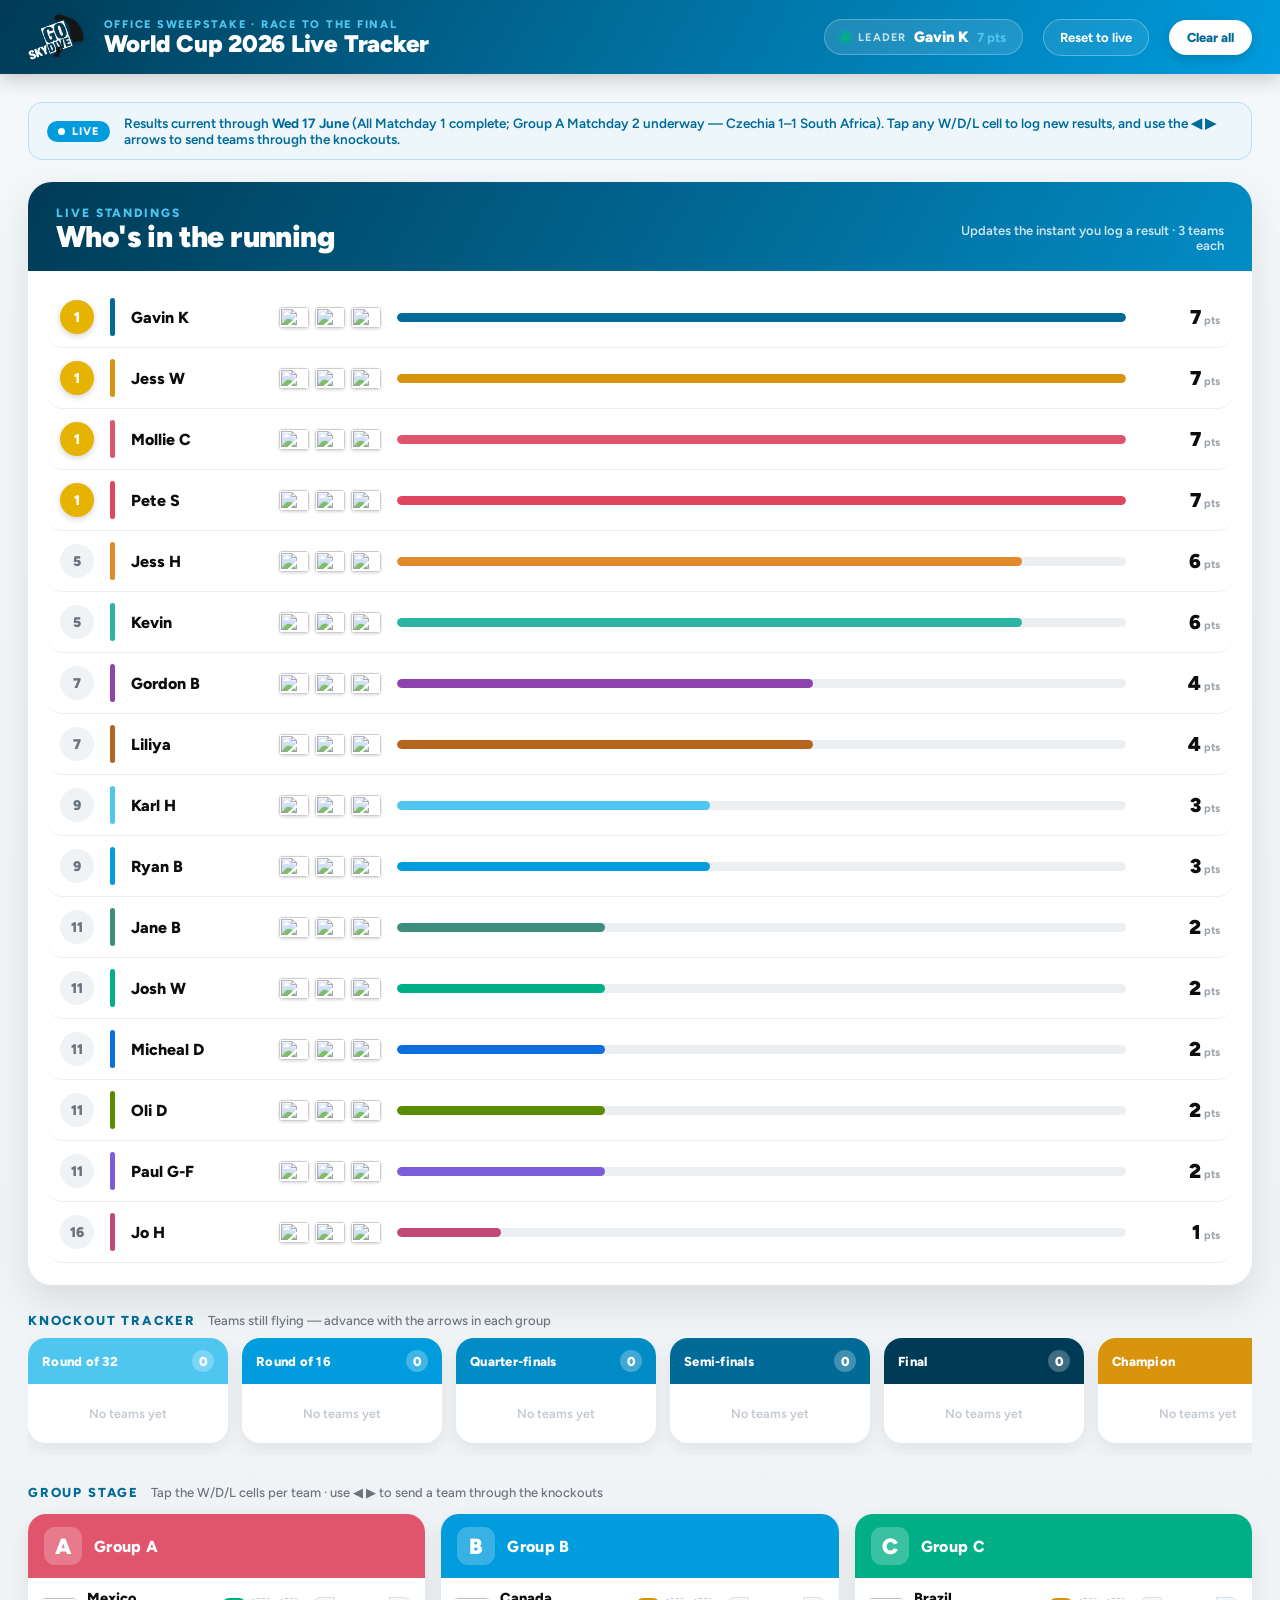
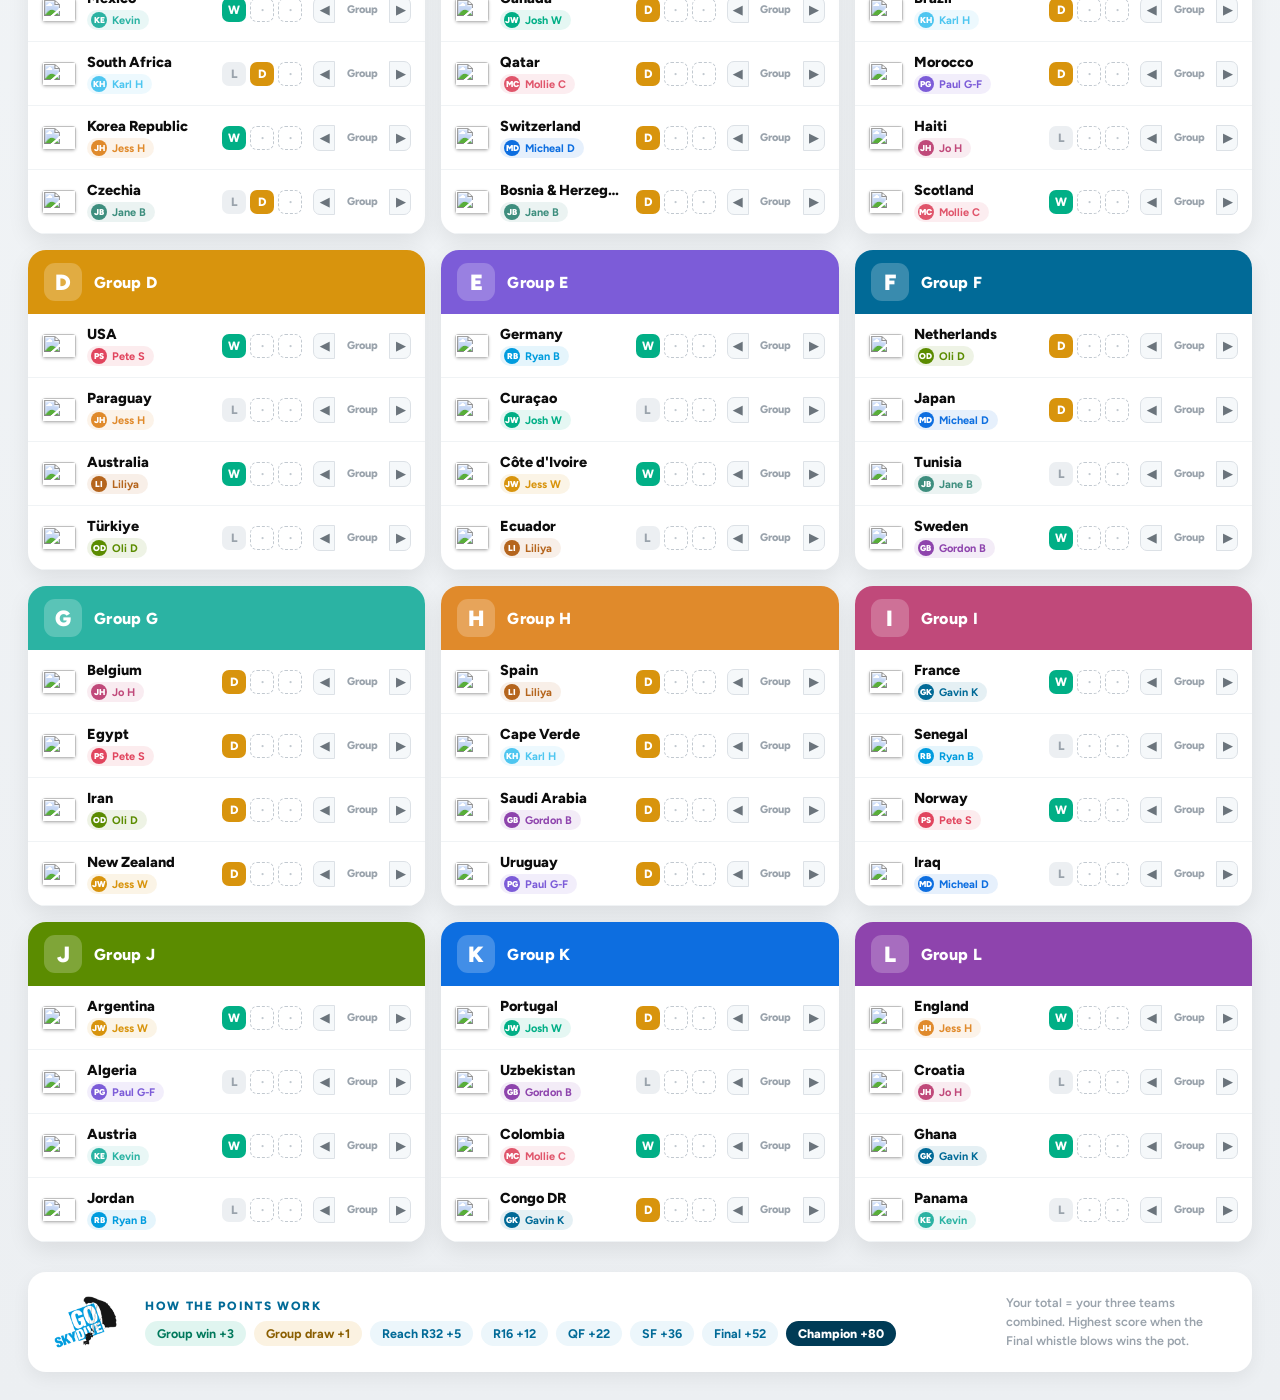
==== GoSkydive-Sweepstake-Tracker-standalone.html @ 5bf9597a "Update Jun 17: complete all MD1, Group A MD2 starts Ghana 1-0 Panama, Colombia 3-1 Uzbekistan (MD1 c" ====
<!DOCTYPE html>
<html lang="en">
<head>
<meta charset="utf-8">
<meta name="viewport" content="width=device-width, initial-scale=1">
<title>GoSkydive · World Cup 2026 Sweepstake Tracker</title>
<link rel="preconnect" href="https://fonts.googleapis.com">
<link rel="preconnect" href="https://fonts.gstatic.com" crossorigin>
<link href="https://fonts.googleapis.com/css2?family=Figtree:wght@400;500;600;700;800;900&display=swap" rel="stylesheet">
<style>
*{box-sizing:border-box;margin:0;padding:0}
:root{
  --sky-blue:#009CDE;--adventure-black:#0D0D0D;--nav-green:#01AF86;--nav-orange:#D8940D;
  --blue-100:#4EC6F0;--blue-300:#028CC5;--blue-400:#016A97;--blue-500:#003B56;
  --neutral-50:#F5F8FA;--neutral-100:#ECEFF2;--neutral-200:#DCE1E6;--neutral-300:#C2C9D0;
  --neutral-400:#9AA3AC;--neutral-500:#6B747C;
  --green-12:rgba(1,175,134,0.12);--orange-12:rgba(216,148,13,0.12);
}
body{font-family:'Figtree',sans-serif;background:linear-gradient(180deg,#F5F8FA 0%,#ECEFF2 100%);min-height:100vh;color:var(--adventure-black);-webkit-font-smoothing:antialiased}
@keyframes gskPulse{0%,100%{opacity:1}50%{opacity:.45}}
.scroll-x::-webkit-scrollbar{height:10px}
.scroll-x::-webkit-scrollbar-thumb{background:#C2C9D0;border-radius:999px}
button{font-family:inherit}
</style>
</head>
<body>

<!-- HEADER -->
<div id="header" style="position:sticky;top:0;z-index:50;background:linear-gradient(120deg,#003B56 0%,#016A97 45%,#009CDE 100%);box-shadow:0 6px 18px rgba(13,13,13,.18)">
  <div style="max-width:1320px;margin:0 auto;padding:14px 28px;display:flex;align-items:center;gap:20px;flex-wrap:wrap">
    <img src="[data-uri]" alt="GoSkydive" style="height:46px;width:auto;display:block;filter:drop-shadow(0 2px 6px rgba(0,0,0,.25))">
    <div style="display:flex;flex-direction:column;gap:2px;line-height:1">
      <div style="font-size:11px;font-weight:800;letter-spacing:.16em;text-transform:uppercase;color:#4EC6F0">Office Sweepstake · Race to the Final</div>
      <div style="font-size:24px;font-weight:900;color:#fff;letter-spacing:-.01em">World Cup 2026 Live Tracker</div>
    </div>
    <div style="flex:1"></div>
    <div id="leader-badge" style="display:flex;align-items:center;gap:8px;background:rgba(255,255,255,.12);border:1px solid rgba(255,255,255,.25);padding:8px 16px;border-radius:999px">
      <span style="width:9px;height:9px;border-radius:50%;background:#01AF86;box-shadow:0 0 0 4px rgba(1,175,134,.25);animation:gskPulse 1.8s ease-in-out infinite;display:block"></span>
      <span style="font-size:11px;font-weight:700;letter-spacing:.1em;text-transform:uppercase;color:rgba(255,255,255,.75)">Leader</span>
      <span id="leader-name" style="font-size:15px;font-weight:900;color:#fff">Pending</span>
      <span id="leader-pts" style="font-size:13px;font-weight:700;color:#4EC6F0">—</span>
    </div>
    <button onclick="loadLive()" style="cursor:pointer;border:1px solid rgba(255,255,255,.3);background:rgba(255,255,255,.08);color:#fff;font-weight:700;font-size:13px;padding:10px 16px;border-radius:999px">Reset to live</button>
    <button onclick="clearAll()" style="cursor:pointer;border:none;background:#fff;color:#016A97;font-weight:800;font-size:13px;padding:10px 18px;border-radius:999px;box-shadow:0 4px 12px rgba(0,0,0,.15)">Clear all</button>
  </div>
</div>

<div style="max-width:1320px;margin:0 auto;padding:28px">

  <!-- STATUS STRIP -->
  <div style="display:flex;align-items:center;gap:14px;background:#ECF6FB;border:1px solid #B9E0F2;color:#016A97;border-radius:14px;padding:12px 18px;margin-bottom:22px;font-size:13.5px;font-weight:600">
    <span style="flex:0 0 auto;display:inline-flex;align-items:center;gap:7px;background:#009CDE;color:#fff;font-size:11px;font-weight:800;letter-spacing:.08em;text-transform:uppercase;padding:4px 11px;border-radius:999px">
      <span style="width:7px;height:7px;border-radius:50%;background:#fff;animation:gskPulse 1.8s ease-in-out infinite;display:block"></span>Live
    </span>
    <span>Results current through <b>Wed 17 June</b> (All Matchday 1 complete; Group A Matchday 2 underway — Czechia 1–1 South Africa). Tap any W/D/L cell to log new results, and use the ◀ ▶ arrows to send teams through the knockouts.</span>
  </div>

  <!-- LEADERBOARD -->
  <div style="background:#fff;border-radius:24px;box-shadow:0 16px 40px rgba(13,13,13,.10);overflow:hidden;margin-bottom:28px">
    <div style="display:flex;align-items:flex-end;justify-content:space-between;padding:24px 28px 18px;background:linear-gradient(120deg,#003B56,#028CC5)">
      <div>
        <div style="font-size:12px;font-weight:800;letter-spacing:.16em;text-transform:uppercase;color:#4EC6F0">Live Standings</div>
        <div style="font-size:30px;font-weight:900;color:#fff;letter-spacing:-.02em;line-height:1.1">Who's in the running</div>
      </div>
      <div style="font-size:13px;font-weight:600;color:rgba(255,255,255,.8);text-align:right;max-width:280px">Updates the instant you log a result · 3 teams each</div>
    </div>
    <div style="padding:16px 20px 22px">
      <div id="leaderboard"></div>
    </div>
  </div>

  <!-- KNOCKOUT TRACKER -->
  <div style="margin-bottom:10px;display:flex;align-items:baseline;gap:12px">
    <div style="font-size:13px;font-weight:800;letter-spacing:.14em;text-transform:uppercase;color:#016A97">Knockout Tracker</div>
    <div style="font-size:13px;color:#6B747C;font-weight:500">Teams still flying — advance with the arrows in each group</div>
  </div>
  <div id="knockout" class="scroll-x" style="display:flex;gap:14px;overflow-x:auto;padding-bottom:12px;margin-bottom:30px"></div>

  <!-- GROUPS -->
  <div style="margin-bottom:14px;display:flex;align-items:baseline;gap:12px">
    <div style="font-size:13px;font-weight:800;letter-spacing:.14em;text-transform:uppercase;color:#016A97">Group Stage</div>
    <div style="font-size:13px;color:#6B747C;font-weight:500">Tap the W/D/L cells per team · use ◀ ▶ to send a team through the knockouts</div>
  </div>
  <div id="groups" style="display:grid;grid-template-columns:repeat(auto-fill,minmax(390px,1fr));gap:16px"></div>

  <!-- FOOTER -->
  <div style="margin-top:30px;background:#fff;border-radius:18px;box-shadow:0 6px 18px rgba(13,13,13,.06);padding:22px 26px;display:flex;align-items:center;gap:28px;flex-wrap:wrap">
    <img src="[data-uri]" alt="GoSkydive" style="height:52px;width:auto">
    <div style="flex:1;min-width:280px">
      <div style="font-size:12px;font-weight:800;letter-spacing:.14em;text-transform:uppercase;color:#016A97;margin-bottom:8px">How the points work</div>
      <div style="display:flex;gap:8px;flex-wrap:wrap">
        <span style="background:var(--green-12);color:#01795c;font-weight:700;font-size:12.5px;padding:5px 12px;border-radius:999px">Group win +3</span>
        <span style="background:var(--orange-12);color:#8a5e00;font-weight:700;font-size:12.5px;padding:5px 12px;border-radius:999px">Group draw +1</span>
        <span style="background:#ECF6FB;color:#016A97;font-weight:700;font-size:12.5px;padding:5px 12px;border-radius:999px">Reach R32 +5</span>
        <span style="background:#ECF6FB;color:#016A97;font-weight:700;font-size:12.5px;padding:5px 12px;border-radius:999px">R16 +12</span>
        <span style="background:#ECF6FB;color:#016A97;font-weight:700;font-size:12.5px;padding:5px 12px;border-radius:999px">QF +22</span>
        <span style="background:#ECF6FB;color:#016A97;font-weight:700;font-size:12.5px;padding:5px 12px;border-radius:999px">SF +36</span>
        <span style="background:#ECF6FB;color:#016A97;font-weight:700;font-size:12.5px;padding:5px 12px;border-radius:999px">Final +52</span>
        <span style="background:#003B56;color:#fff;font-weight:800;font-size:12.5px;padding:5px 12px;border-radius:999px">Champion +80</span>
      </div>
    </div>
    <div style="font-size:12.5px;color:#9AA3AC;font-weight:600;max-width:220px;line-height:1.5">Your total = your three teams combined. Highest score when the Final whistle blows wins the pot.</div>
  </div>

</div>

<script>
const STORAGE_KEY = 'gsk-wc26-v2';
const SHORT = ['Group','R32','R16','QF','SF','Final','Champ'];
const KO_PTS = [0, 5, 12, 22, 36, 52, 80];
const KO_LABELS = ['Round of 32','Round of 16','Quarter-finals','Semi-finals','Final','Champion'];
const KO_ACCENT = ['#4EC6F0','#009CDE','#028CC5','#016A97','#003B56','#D8940D'];

const STAFF = [
  ['Ryan B','#009CDE'],['Josh W','#01AF86'],['Jess W','#D8940D'],['Mollie C','#E0556B'],
  ['Paul G-F','#7C5CD8'],['Gavin K','#016A97'],['Jess H','#E08A2B'],['Kevin','#2BB3A3'],
  ['Jo H','#C0497A'],['Micheal D','#0D6EE0'],['Oli D','#5B8C00'],['Liliya','#B5651D'],
  ['Gordon B','#8E44AD'],['Pete S','#E1455E'],['Jane B','#3E8E7E'],['Karl H','#4EC6F0']
];

const TEAMS_RAW = [
  ['Mexico','mx','A','Kevin'],['South Africa','za','A','Karl H'],['Korea Republic','kr','A','Jess H'],['Czechia','cz','A','Jane B'],
  ['Canada','ca','B','Josh W'],['Qatar','qa','B','Mollie C'],['Switzerland','ch','B','Micheal D'],['Bosnia & Herzegovina','ba','B','Jane B'],
  ['Brazil','br','C','Karl H'],['Morocco','ma','C','Paul G-F'],['Haiti','ht','C','Jo H'],['Scotland','gb-sct','C','Mollie C'],
  ['USA','us','D','Pete S'],['Paraguay','py','D','Jess H'],['Australia','au','D','Liliya'],['Türkiye','tr','D','Oli D'],
  ['Germany','de','E','Ryan B'],['Curaçao','cw','E','Josh W'],["Côte d'Ivoire",'ci','E','Jess W'],['Ecuador','ec','E','Liliya'],
  ['Netherlands','nl','F','Oli D'],['Japan','jp','F','Micheal D'],['Tunisia','tn','F','Jane B'],['Sweden','se','F','Gordon B'],
  ['Belgium','be','G','Jo H'],['Egypt','eg','G','Pete S'],['Iran','ir','G','Oli D'],['New Zealand','nz','G','Jess W'],
  ['Spain','es','H','Liliya'],['Cape Verde','cv','H','Karl H'],['Saudi Arabia','sa','H','Gordon B'],['Uruguay','uy','H','Paul G-F'],
  ['France','fr','I','Gavin K'],['Senegal','sn','I','Ryan B'],['Norway','no','I','Pete S'],['Iraq','iq','I','Micheal D'],
  ['Argentina','ar','J','Jess W'],['Algeria','dz','J','Paul G-F'],['Austria','at','J','Kevin'],['Jordan','jo','J','Ryan B'],
  ['Portugal','pt','K','Josh W'],['Uzbekistan','uz','K','Gordon B'],['Colombia','co','K','Mollie C'],['Congo DR','cd','K','Gavin K'],
  ['England','gb-eng','L','Jess H'],['Croatia','hr','L','Jo H'],['Ghana','gh','L','Gavin K'],['Panama','pa','L','Kevin']
];

const GROUP_COLORS = ['#E0556B','#009CDE','#01AF86','#D8940D','#7C5CD8','#016A97','#2BB3A3','#E08A2B','#C0497A','#5B8C00','#0D6EE0','#8E44AD'];

// Derived lookups
const colorOf = {}, initialsOf = {};
STAFF.forEach(([n, c]) => {
  colorOf[n] = c;
  const parts = n.split(/[\s-]+/).filter(Boolean);
  initialsOf[n] = parts.length >= 2 ? (parts[0][0] + parts[1][0]).toUpperCase() : n.slice(0, 2).toUpperCase();
});

const teams = TEAMS_RAW.map(([name, code, group, owner]) => ({
  name, code, group, owner, flag: 'https://flagcdn.com/w80/' + code + '.png'
}));

const groupLetters = [...new Set(teams.map(t => t.group))];
const groups = groupLetters.map((letter, i) => ({
  letter, color: GROUP_COLORS[i],
  teams: teams.filter(t => t.group === letter).map(t => t.name)
}));

// State: { [teamName]: { m: [null|'W'|'D'|'L', ...x3], stage: 0-6 } }
let state = {};

function gpOf(m) { return m.reduce((a, r) => a + (r === 'W' ? 3 : r === 'D' ? 1 : 0), 0); }

function blankState() {
  const o = {};
  teams.forEach(t => { o[t.name] = { m: [null, null, null], stage: 0 }; });
  return o;
}

function liveState() {
  const o = blankState();
  // Full results table — [MD1, MD2, MD3], null = not yet played
  const R = {
    // Group A
    'Mexico':                 ['W', null, null],
    'South Africa':           ['L', 'D',  null],  // MD2: drew Czechia
    'Korea Republic':         ['W', null, null],
    'Czechia':                ['L', 'D',  null],  // MD2: drew South Africa
    // Group B
    'Canada':                 ['D', null, null],
    'Bosnia & Herzegovina':   ['D', null, null],
    'Switzerland':            ['D', null, null],
    'Qatar':                  ['D', null, null],
    // Group C
    'Brazil':                 ['D', null, null],
    'Morocco':                ['D', null, null],
    'Scotland':               ['W', null, null],
    'Haiti':                  ['L', null, null],
    // Group D
    'USA':                    ['W', null, null],
    'Paraguay':               ['L', null, null],
    'Australia':              ['W', null, null],
    'Türkiye':                ['L', null, null],
    // Group E
    'Germany':                ['W', null, null],
    'Curaçao':                ['L', null, null],
    "Côte d'Ivoire":          ['W', null, null],
    'Ecuador':                ['L', null, null],
    // Group F
    'Netherlands':            ['D', null, null],
    'Japan':                  ['D', null, null],
    'Sweden':                 ['W', null, null],
    'Tunisia':                ['L', null, null],
    // Group G
    'Belgium':                ['D', null, null],
    'Egypt':                  ['D', null, null],
    'Iran':                   ['D', null, null],
    'New Zealand':            ['D', null, null],
    // Group H
    'Spain':                  ['D', null, null],
    'Cape Verde':             ['D', null, null],
    'Saudi Arabia':           ['D', null, null],
    'Uruguay':                ['D', null, null],
    // Group I
    'France':                 ['W', null, null],
    'Senegal':                ['L', null, null],
    'Norway':                 ['W', null, null],
    'Iraq':                   ['L', null, null],
    // Group J
    'Argentina':              ['W', null, null],
    'Algeria':                ['L', null, null],
    'Austria':                ['W', null, null],
    'Jordan':                 ['L', null, null],
    // Group K
    'Portugal':               ['D', null, null],
    'Congo DR':               ['D', null, null],
    'Uzbekistan':             ['L', null, null],
    'Colombia':               ['W', null, null],
    // Group L
    'England':                ['W', null, null],
    'Croatia':                ['L', null, null],
    'Ghana':                  ['W', null, null],
    'Panama':                 ['L', null, null],
  };
  Object.keys(R).forEach(n => { if (o[n]) o[n].m = R[n]; });
  return o;
}

function loadState() {
  try {
    const raw = localStorage.getItem(STORAGE_KEY);
    if (raw) { const o = JSON.parse(raw); if (o && o.teams) return o.teams; }
  } catch(e) {}
  return liveState();
}

function saveState() {
  try { localStorage.setItem(STORAGE_KEY, JSON.stringify({ teams: state })); } catch(e) {}
}

function clearAll() { state = blankState(); saveState(); render(); }
function loadLive() { state = liveState(); saveState(); render(); }

function cycleMatch(idx, matchIdx) {
  const name = teams[idx].name;
  const order = [null, 'W', 'D', 'L'];
  const t = state[name];
  t.m[matchIdx] = order[(order.indexOf(t.m[matchIdx]) + 1) % 4];
  saveState(); render();
}

function setStage(idx, delta) {
  const name = teams[idx].name;
  const t = state[name];
  t.stage = Math.max(0, Math.min(6, t.stage + delta));
  saveState(); render();
}

function cellStyle(res) {
  const base = 'width:24px;height:24px;border-radius:7px;cursor:pointer;font-weight:800;font-size:12px;display:inline-flex;align-items:center;justify-content:center;font-family:inherit;border:none;padding:0;';
  if (res === 'W') return base + 'background:#01AF86;color:#fff';
  if (res === 'D') return base + 'background:#D8940D;color:#fff';
  if (res === 'L') return base + 'background:#ECEFF2;color:#9AA3AC';
  return base + 'background:transparent;border:1.5px dashed #C2C9D0;color:#C2C9D0';
}

function render() {
  // Compute totals
  const totals = {};
  STAFF.forEach(([n]) => totals[n] = 0);
  teams.forEach(t => {
    const st = state[t.name] || { m: [null,null,null], stage: 0 };
    totals[t.owner] += gpOf(st.m) + KO_PTS[st.stage];
  });
  const maxPts = Math.max(1, ...Object.values(totals));

  // --- Leaderboard ---
  const ordered = [...STAFF].sort((a, b) => totals[b[0]] - totals[a[0]] || a[0].localeCompare(b[0]));
  const medal = ['#E6B400','#AEB7BF','#C9863E'];
  const lb = document.getElementById('leaderboard');
  let lastPts = null, lastRank = 0;
  lb.innerHTML = ordered.map(([name, color], i) => {
    const pts = totals[name];
    const rank = pts === lastPts ? lastRank : i + 1;
    lastPts = pts; lastRank = rank;
    const rankBg = rank <= 3 ? medal[rank-1] : '#F0F3F5';
    const rankColor = rank <= 3 ? '#fff' : '#6B747C';
    const rankShadow = rank <= 3 ? 'box-shadow:0 2px 6px rgba(0,0,0,.18);' : '';
    const myTeams = teams.filter(t => t.owner === name);
    const chips = myTeams.map(t => {
      const stg = (state[t.name] || {}).stage || 0;
      return `<img src="${t.flag}" title="${t.name} · ${SHORT[stg]}" style="width:30px;height:21px;border-radius:4px;object-fit:cover;box-shadow:0 1px 3px rgba(0,0,0,.2);opacity:${stg===0?'0.78':'1'}">`;
    }).join('');
    const barW = (pts / maxPts * 100).toFixed(1);
    return `<div style="display:flex;align-items:center;gap:16px;padding:11px 12px;border-radius:14px;border-bottom:1px solid #ECEFF2">
      <div style="width:34px;height:34px;flex:0 0 34px;border-radius:50%;display:flex;align-items:center;justify-content:center;font-weight:900;font-size:14px;background:${rankBg};color:${rankColor};${rankShadow}">${rank}</div>
      <div style="width:5px;height:38px;border-radius:999px;flex:0 0 5px;background:${color}"></div>
      <div style="width:132px;flex:0 0 132px;font-weight:800;font-size:16px;color:var(--adventure-black)">${name}</div>
      <div style="display:flex;gap:6px;flex:0 0 auto">${chips}</div>
      <div style="flex:1;height:9px;background:#ECEFF2;border-radius:999px;overflow:hidden;min-width:60px">
        <div style="width:${barW}%;height:100%;border-radius:999px;background:${color};transition:width 240ms cubic-bezier(0.16,1,0.3,1)"></div>
      </div>
      <div style="flex:0 0 78px;text-align:right;font-weight:900;font-size:20px;color:var(--adventure-black)">${pts}<span style="font-size:11px;font-weight:700;color:#9AA3AC;margin-left:3px">pts</span></div>
    </div>`;
  }).join('');

  // Header leader
  const leader = ordered[0];
  const lPts = totals[leader[0]];
  document.getElementById('leader-name').textContent = lPts > 0 ? leader[0] : 'Pending';
  document.getElementById('leader-pts').textContent = lPts > 0 ? lPts + ' pts' : '—';

  // --- Knockout tracker ---
  const ko = document.getElementById('knockout');
  ko.innerHTML = [1,2,3,4,5,6].map((stage, i) => {
    const tms = teams.filter(t => ((state[t.name] || {}).stage || 0) === stage);
    const inner = tms.length === 0
      ? `<div style="padding:14px 10px;text-align:center;color:#C2C9D0;font-size:12.5px;font-weight:600">No teams yet</div>`
      : tms.map(t => `
        <div style="display:flex;align-items:center;gap:8px;padding:7px 8px;border-radius:10px">
          <span style="width:8px;height:8px;border-radius:50%;flex:0 0 8px;background:${colorOf[t.owner]};display:block"></span>
          <img src="${t.flag}" style="width:24px;height:17px;border-radius:3px;object-fit:cover;box-shadow:0 1px 2px rgba(0,0,0,.2)">
          <div style="line-height:1.15;min-width:0">
            <div style="font-weight:700;font-size:13px;color:var(--adventure-black);white-space:nowrap;overflow:hidden;text-overflow:ellipsis">${t.name}</div>
            <div style="font-weight:600;font-size:10.5px;color:#9AA3AC">${t.owner}</div>
          </div>
        </div>`).join('');
    return `<div style="flex:0 0 200px;background:#fff;border-radius:18px;box-shadow:0 6px 18px rgba(13,13,13,.07);overflow:hidden;align-self:flex-start">
      <div style="padding:12px 14px;display:flex;align-items:center;justify-content:space-between;color:#fff;background:${KO_ACCENT[i]}">
        <span style="font-weight:800;font-size:13px;letter-spacing:.02em">${KO_LABELS[i]}</span>
        <span style="font-weight:900;font-size:13px;background:rgba(255,255,255,.25);border-radius:999px;min-width:22px;height:22px;display:inline-flex;align-items:center;justify-content:center;padding:0 6px">${tms.length}</span>
      </div>
      <div style="padding:8px">${inner}</div>
    </div>`;
  }).join('');

  // --- Groups ---
  const grpsEl = document.getElementById('groups');
  grpsEl.innerHTML = groups.map(g => {
    const rows = g.teams.map(name => {
      const tIdx = teams.findIndex(x => x.name === name);
      const t = teams[tIdx];
      const st = state[name] || { m: [null,null,null], stage: 0 };
      const oc = colorOf[t.owner];
      const cells = st.m.map((res, idx) =>
        `<button onclick="cycleMatch(${tIdx},${idx})" title="Cycle W/D/L" style="${cellStyle(res)}">${res || '·'}</button>`
      ).join('');
      const stageColor = st.stage === 0 ? '#9AA3AC' : st.stage === 6 ? '#D8940D' : '#016A97';
      return `<div style="display:flex;align-items:center;gap:11px;padding:11px 14px;border-bottom:1px solid #F0F3F5">
        <img src="${t.flag}" style="width:34px;height:24px;border-radius:4px;object-fit:cover;box-shadow:0 1px 3px rgba(0,0,0,.22);flex:0 0 34px">
        <div style="min-width:0;flex:1">
          <div style="font-weight:800;font-size:14.5px;color:var(--adventure-black);white-space:nowrap;overflow:hidden;text-overflow:ellipsis">${name}</div>
          <div style="display:inline-flex;align-items:center;gap:5px;margin-top:3px;padding:2px 9px 2px 4px;border-radius:999px;background:${oc}1A">
            <span style="width:16px;height:16px;border-radius:50%;display:inline-flex;align-items:center;justify-content:center;font-size:8.5px;font-weight:900;color:#fff;background:${oc}">${initialsOf[t.owner]}</span>
            <span style="font-size:11px;font-weight:700;color:${oc}">${t.owner}</span>
          </div>
        </div>
        <div style="display:flex;gap:4px;flex:0 0 auto">${cells}</div>
        <div style="display:flex;align-items:center;gap:2px;flex:0 0 auto">
          <button onclick="setStage(${tIdx},-1)" style="cursor:pointer;width:22px;height:26px;border:1px solid #DCE1E6;background:#F5F8FA;color:#6B747C;border-radius:7px 0 0 7px;font-weight:900;font-size:12px;line-height:1">◀</button>
          <span style="width:50px;text-align:center;font-size:11px;font-weight:800;color:${stageColor}">${SHORT[st.stage]}</span>
          <button onclick="setStage(${tIdx},1)" style="cursor:pointer;width:22px;height:26px;border:1px solid #DCE1E6;background:#F5F8FA;color:#6B747C;border-radius:0 7px 7px 0;font-weight:900;font-size:12px;line-height:1">▶</button>
        </div>
      </div>`;
    }).join('');
    return `<div style="background:#fff;border-radius:18px;box-shadow:0 8px 22px rgba(13,13,13,.08);overflow:hidden">
      <div style="display:flex;align-items:center;gap:12px;padding:13px 16px;color:#fff;background:${g.color}">
        <span style="font-weight:900;font-size:22px;background:rgba(255,255,255,.22);width:38px;height:38px;border-radius:11px;display:inline-flex;align-items:center;justify-content:center">${g.letter}</span>
        <span style="font-weight:800;font-size:16px;letter-spacing:.02em">Group ${g.letter}</span>
      </div>
      <div>${rows}</div>
    </div>`;
  }).join('');
}

// Boot
state = loadState();
render();
</script>
</body>
</html>
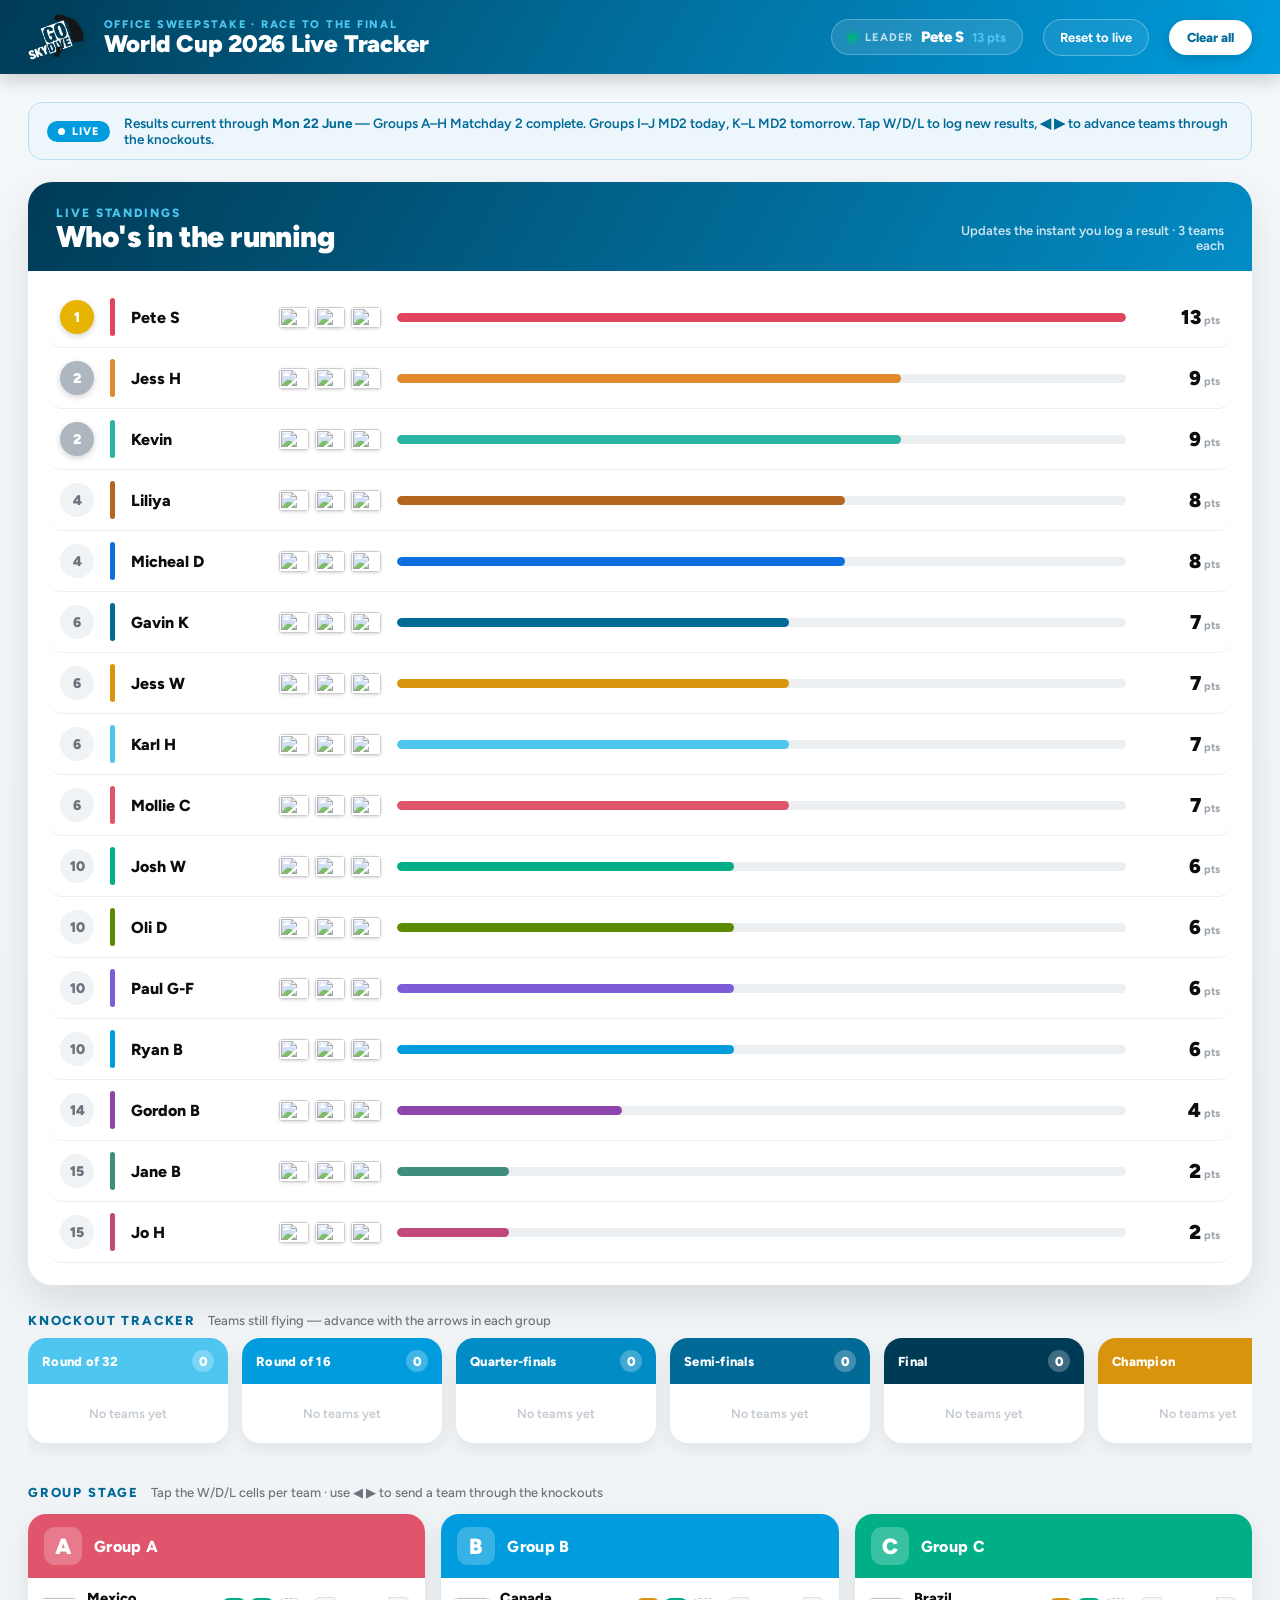
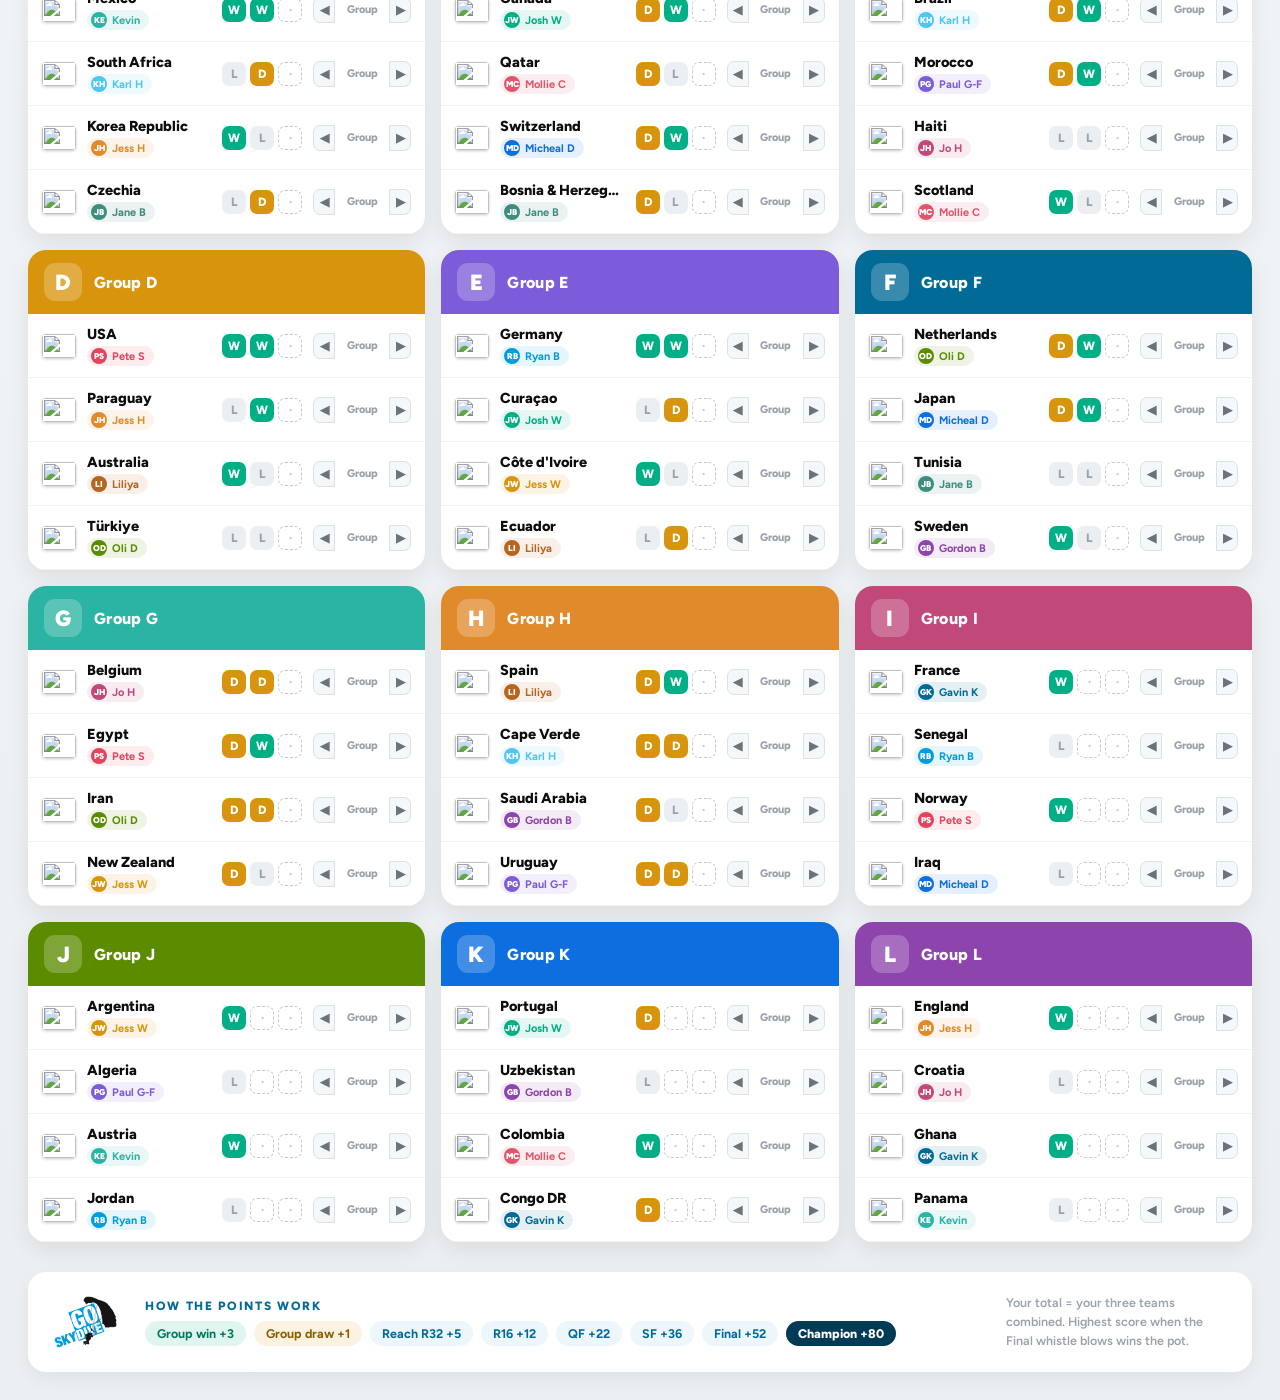
==== commit 0c73ff34: "Update Groups A-H Matchday 2 results (Jun 18-21) Group A: Mexico 1-0 Korea Rep Group B: Canada 6-0 Q" ====
--- a/GoSkydive-Sweepstake-Tracker-standalone.html
+++ b/GoSkydive-Sweepstake-Tracker-standalone.html
@@ -52,7 +52,7 @@
     <span style="flex:0 0 auto;display:inline-flex;align-items:center;gap:7px;background:#009CDE;color:#fff;font-size:11px;font-weight:800;letter-spacing:.08em;text-transform:uppercase;padding:4px 11px;border-radius:999px">
       <span style="width:7px;height:7px;border-radius:50%;background:#fff;animation:gskPulse 1.8s ease-in-out infinite;display:block"></span>Live
     </span>
-    <span>Results current through <b>Wed 17 June</b> (All Matchday 1 complete; Group A Matchday 2 underway — Czechia 1–1 South Africa). Tap any W/D/L cell to log new results, and use the ◀ ▶ arrows to send teams through the knockouts.</span>
+    <span>Results current through <b>Mon 22 June</b> — Groups A–H Matchday 2 complete. Groups I–J MD2 today, K–L MD2 tomorrow. Tap W/D/L to log new results, ◀ ▶ to advance teams through the knockouts.</span>
   </div>
 
   <!-- LEADERBOARD -->
@@ -169,61 +169,61 @@
   // Full results table — [MD1, MD2, MD3], null = not yet played
   const R = {
     // Group A
-    'Mexico':                 ['W', null, null],
-    'South Africa':           ['L', 'D',  null],  // MD2: drew Czechia
-    'Korea Republic':         ['W', null, null],
-    'Czechia':                ['L', 'D',  null],  // MD2: drew South Africa
+    'Mexico':                 ['W', 'W',  null],  // MD2: 1-0 Korea Republic
+    'South Africa':           ['L', 'D',  null],  // MD2: 1-1 Czechia
+    'Korea Republic':         ['W', 'L',  null],  // MD2: 0-1 Mexico
+    'Czechia':                ['L', 'D',  null],  // MD2: 1-1 South Africa
     // Group B
-    'Canada':                 ['D', null, null],
-    'Bosnia & Herzegovina':   ['D', null, null],
-    'Switzerland':            ['D', null, null],
-    'Qatar':                  ['D', null, null],
+    'Canada':                 ['D', 'W',  null],  // MD2: 6-0 Qatar
+    'Bosnia & Herzegovina':   ['D', 'L',  null],  // MD2: 1-4 Switzerland
+    'Switzerland':            ['D', 'W',  null],  // MD2: 4-1 Bosnia
+    'Qatar':                  ['D', 'L',  null],  // MD2: 0-6 Canada
     // Group C
-    'Brazil':                 ['D', null, null],
-    'Morocco':                ['D', null, null],
-    'Scotland':               ['W', null, null],
-    'Haiti':                  ['L', null, null],
+    'Brazil':                 ['D', 'W',  null],  // MD2: 3-0 Haiti
+    'Morocco':                ['D', 'W',  null],  // MD2: 1-0 Scotland
+    'Scotland':               ['W', 'L',  null],  // MD2: 0-1 Morocco
+    'Haiti':                  ['L', 'L',  null],  // MD2: 0-3 Brazil
     // Group D
-    'USA':                    ['W', null, null],
-    'Paraguay':               ['L', null, null],
-    'Australia':              ['W', null, null],
-    'Türkiye':                ['L', null, null],
+    'USA':                    ['W', 'W',  null],  // MD2: 2-0 Australia
+    'Paraguay':               ['L', 'W',  null],  // MD2: 1-0 Türkiye
+    'Australia':              ['W', 'L',  null],  // MD2: 0-2 USA
+    'Türkiye':                ['L', 'L',  null],  // MD2: 0-1 Paraguay
     // Group E
-    'Germany':                ['W', null, null],
-    'Curaçao':                ['L', null, null],
-    "Côte d'Ivoire":          ['W', null, null],
-    'Ecuador':                ['L', null, null],
+    'Germany':                ['W', 'W',  null],  // MD2: 2-1 Côte d'Ivoire
+    'Curaçao':                ['L', 'D',  null],  // MD2: 0-0 Ecuador
+    "Côte d'Ivoire":          ['W', 'L',  null],  // MD2: 1-2 Germany
+    'Ecuador':                ['L', 'D',  null],  // MD2: 0-0 Curaçao
     // Group F
-    'Netherlands':            ['D', null, null],
-    'Japan':                  ['D', null, null],
-    'Sweden':                 ['W', null, null],
-    'Tunisia':                ['L', null, null],
+    'Netherlands':            ['D', 'W',  null],  // MD2: 5-1 Sweden
+    'Japan':                  ['D', 'W',  null],  // MD2: 4-0 Tunisia
+    'Sweden':                 ['W', 'L',  null],  // MD2: 1-5 Netherlands
+    'Tunisia':                ['L', 'L',  null],  // MD2: 0-4 Japan
     // Group G
-    'Belgium':                ['D', null, null],
-    'Egypt':                  ['D', null, null],
-    'Iran':                   ['D', null, null],
-    'New Zealand':            ['D', null, null],
+    'Belgium':                ['D', 'D',  null],  // MD2: 0-0 Iran
+    'Egypt':                  ['D', 'W',  null],  // MD2: 3-1 New Zealand
+    'Iran':                   ['D', 'D',  null],  // MD2: 0-0 Belgium
+    'New Zealand':            ['D', 'L',  null],  // MD2: 1-3 Egypt
     // Group H
-    'Spain':                  ['D', null, null],
-    'Cape Verde':             ['D', null, null],
-    'Saudi Arabia':           ['D', null, null],
-    'Uruguay':                ['D', null, null],
-    // Group I
+    'Spain':                  ['D', 'W',  null],  // MD2: 4-0 Saudi Arabia
+    'Cape Verde':             ['D', 'D',  null],  // MD2: 2-2 Uruguay
+    'Saudi Arabia':           ['D', 'L',  null],  // MD2: 0-4 Spain
+    'Uruguay':                ['D', 'D',  null],  // MD2: 2-2 Cape Verde
+    // Group I — MD2 not yet played (Jun 22)
     'France':                 ['W', null, null],
     'Senegal':                ['L', null, null],
     'Norway':                 ['W', null, null],
     'Iraq':                   ['L', null, null],
-    // Group J
+    // Group J — MD2 not yet played (Jun 22)
     'Argentina':              ['W', null, null],
     'Algeria':                ['L', null, null],
     'Austria':                ['W', null, null],
     'Jordan':                 ['L', null, null],
-    // Group K
+    // Group K — MD2 not yet played (Jun 23)
     'Portugal':               ['D', null, null],
     'Congo DR':               ['D', null, null],
     'Uzbekistan':             ['L', null, null],
     'Colombia':               ['W', null, null],
-    // Group L
+    // Group L — MD2 not yet played (Jun 23)
     'England':                ['W', null, null],
     'Croatia':                ['L', null, null],
     'Ghana':                  ['W', null, null],
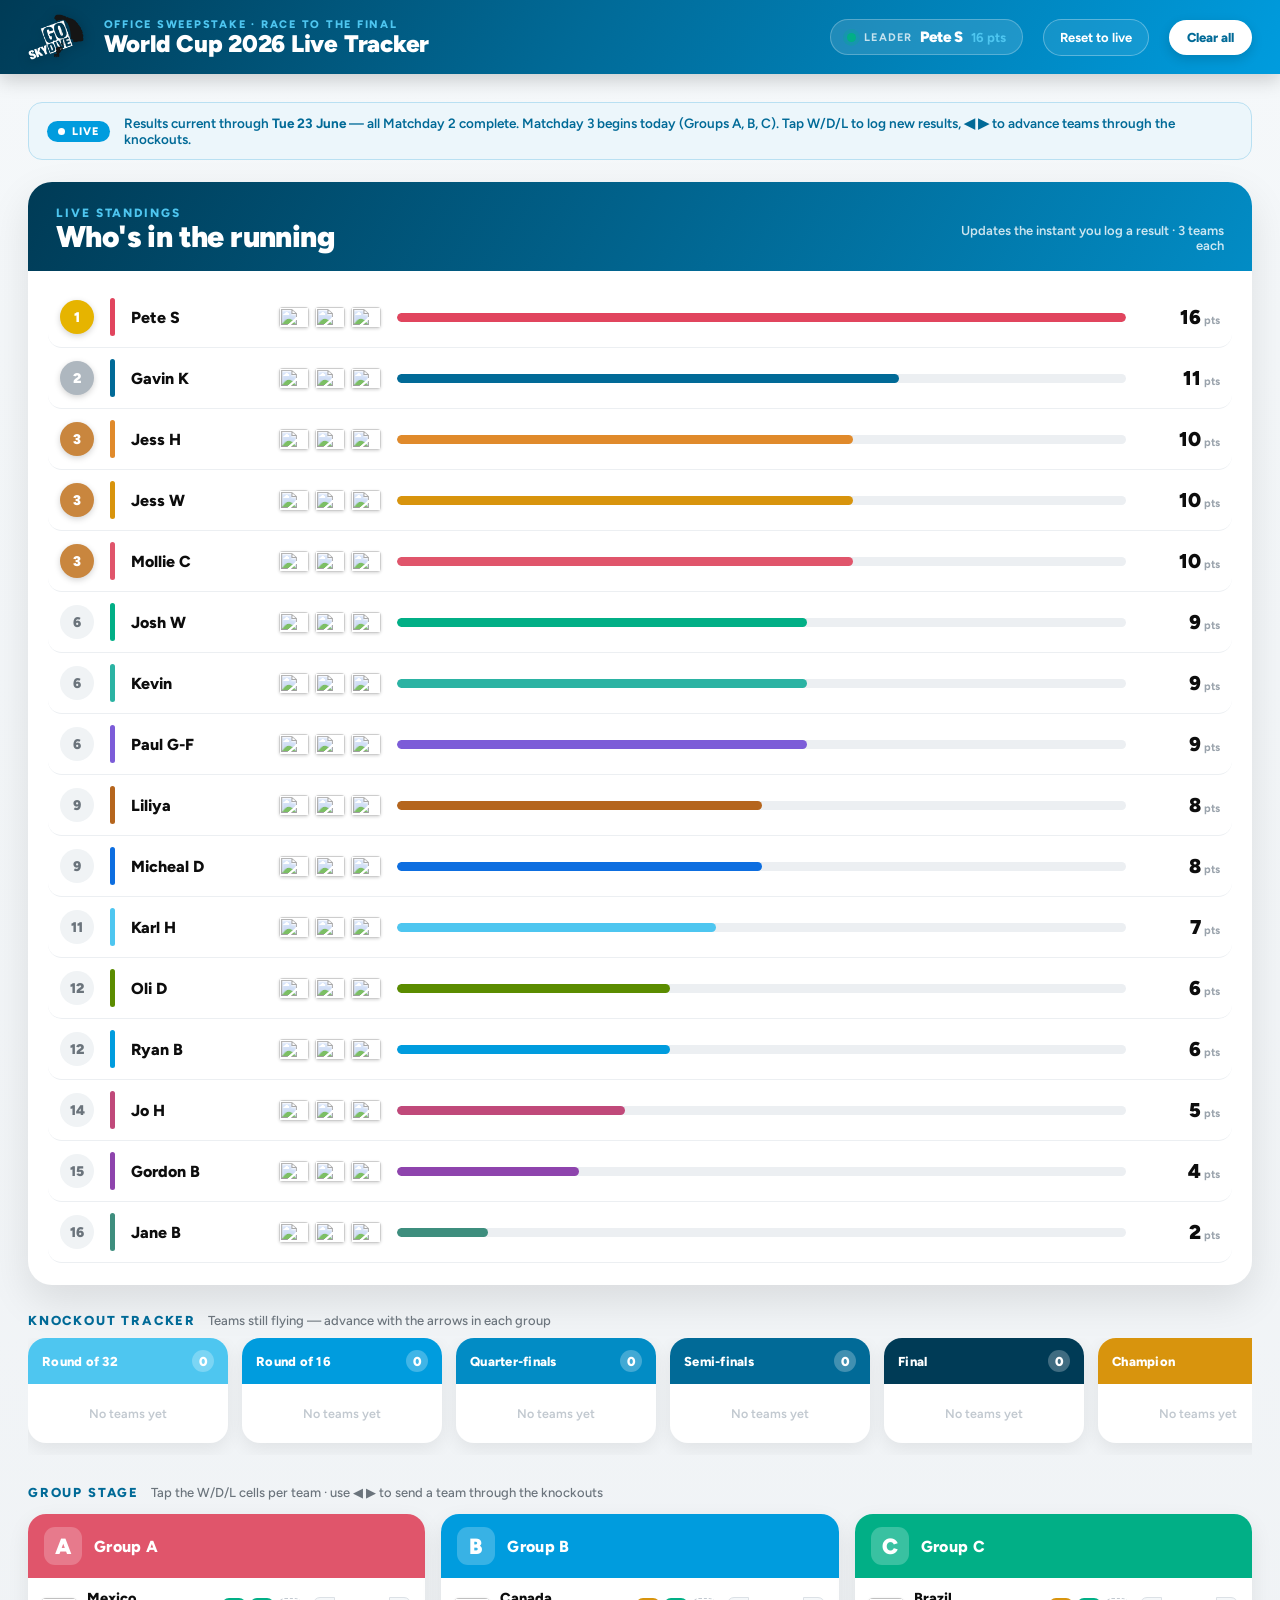
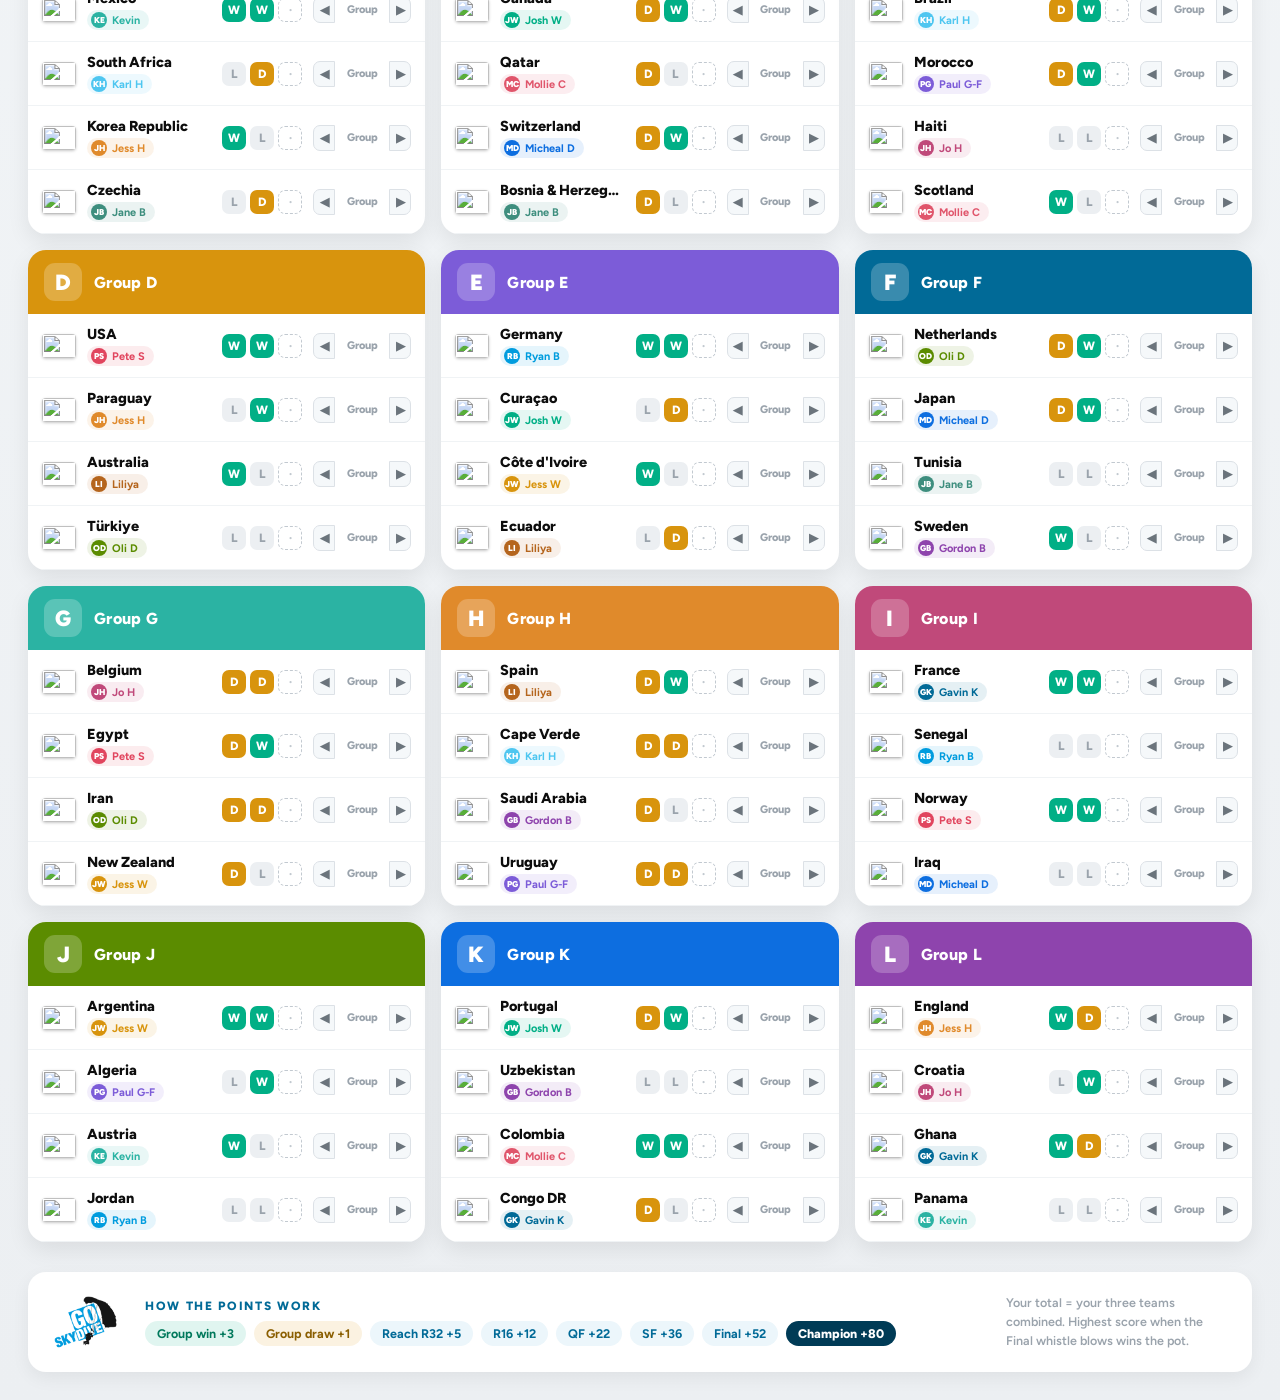
==== commit a52cb364: "Update Groups I-L Matchday 2 (Jun 22-23) Group I: France 3-0 Iraq, Norway 3-2 Senegal Group J: Argen" ====
--- a/GoSkydive-Sweepstake-Tracker-standalone.html
+++ b/GoSkydive-Sweepstake-Tracker-standalone.html
@@ -52,7 +52,7 @@
     <span style="flex:0 0 auto;display:inline-flex;align-items:center;gap:7px;background:#009CDE;color:#fff;font-size:11px;font-weight:800;letter-spacing:.08em;text-transform:uppercase;padding:4px 11px;border-radius:999px">
       <span style="width:7px;height:7px;border-radius:50%;background:#fff;animation:gskPulse 1.8s ease-in-out infinite;display:block"></span>Live
     </span>
-    <span>Results current through <b>Mon 22 June</b> — Groups A–H Matchday 2 complete. Groups I–J MD2 today, K–L MD2 tomorrow. Tap W/D/L to log new results, ◀ ▶ to advance teams through the knockouts.</span>
+    <span>Results current through <b>Tue 23 June</b> — all Matchday 2 complete. Matchday 3 begins today (Groups A, B, C). Tap W/D/L to log new results, ◀ ▶ to advance teams through the knockouts.</span>
   </div>
 
   <!-- LEADERBOARD -->
@@ -208,26 +208,26 @@
     'Cape Verde':             ['D', 'D',  null],  // MD2: 2-2 Uruguay
     'Saudi Arabia':           ['D', 'L',  null],  // MD2: 0-4 Spain
     'Uruguay':                ['D', 'D',  null],  // MD2: 2-2 Cape Verde
-    // Group I — MD2 not yet played (Jun 22)
-    'France':                 ['W', null, null],
-    'Senegal':                ['L', null, null],
-    'Norway':                 ['W', null, null],
-    'Iraq':                   ['L', null, null],
-    // Group J — MD2 not yet played (Jun 22)
-    'Argentina':              ['W', null, null],
-    'Algeria':                ['L', null, null],
-    'Austria':                ['W', null, null],
-    'Jordan':                 ['L', null, null],
-    // Group K — MD2 not yet played (Jun 23)
-    'Portugal':               ['D', null, null],
-    'Congo DR':               ['D', null, null],
-    'Uzbekistan':             ['L', null, null],
-    'Colombia':               ['W', null, null],
-    // Group L — MD2 not yet played (Jun 23)
-    'England':                ['W', null, null],
-    'Croatia':                ['L', null, null],
-    'Ghana':                  ['W', null, null],
-    'Panama':                 ['L', null, null],
+    // Group I — MD2 (Jun 22)
+    'France':                 ['W', 'W',  null],  // MD2: 3-0 Iraq
+    'Senegal':                ['L', 'L',  null],  // MD2: 2-3 Norway
+    'Norway':                 ['W', 'W',  null],  // MD2: 3-2 Senegal
+    'Iraq':                   ['L', 'L',  null],  // MD2: 0-3 France
+    // Group J — MD2 (Jun 22)
+    'Argentina':              ['W', 'W',  null],  // MD2: 2-0 Austria
+    'Algeria':                ['L', 'W',  null],  // MD2: 2-1 Jordan
+    'Austria':                ['W', 'L',  null],  // MD2: 0-2 Argentina
+    'Jordan':                 ['L', 'L',  null],  // MD2: 1-2 Algeria
+    // Group K — MD2 (Jun 23)
+    'Portugal':               ['D', 'W',  null],  // MD2: 5-0 Uzbekistan
+    'Congo DR':               ['D', 'L',  null],  // MD2: 0-1 Colombia
+    'Uzbekistan':             ['L', 'L',  null],  // MD2: 0-5 Portugal
+    'Colombia':               ['W', 'W',  null],  // MD2: 1-0 Congo DR
+    // Group L — MD2 (Jun 23)
+    'England':                ['W', 'D',  null],  // MD2: 0-0 Ghana
+    'Croatia':                ['L', 'W',  null],  // MD2: 3-0 Panama
+    'Ghana':                  ['W', 'D',  null],  // MD2: 0-0 England
+    'Panama':                 ['L', 'L',  null],  // MD2: 0-3 Croatia
   };
   Object.keys(R).forEach(n => { if (o[n]) o[n].m = R[n]; });
   return o;
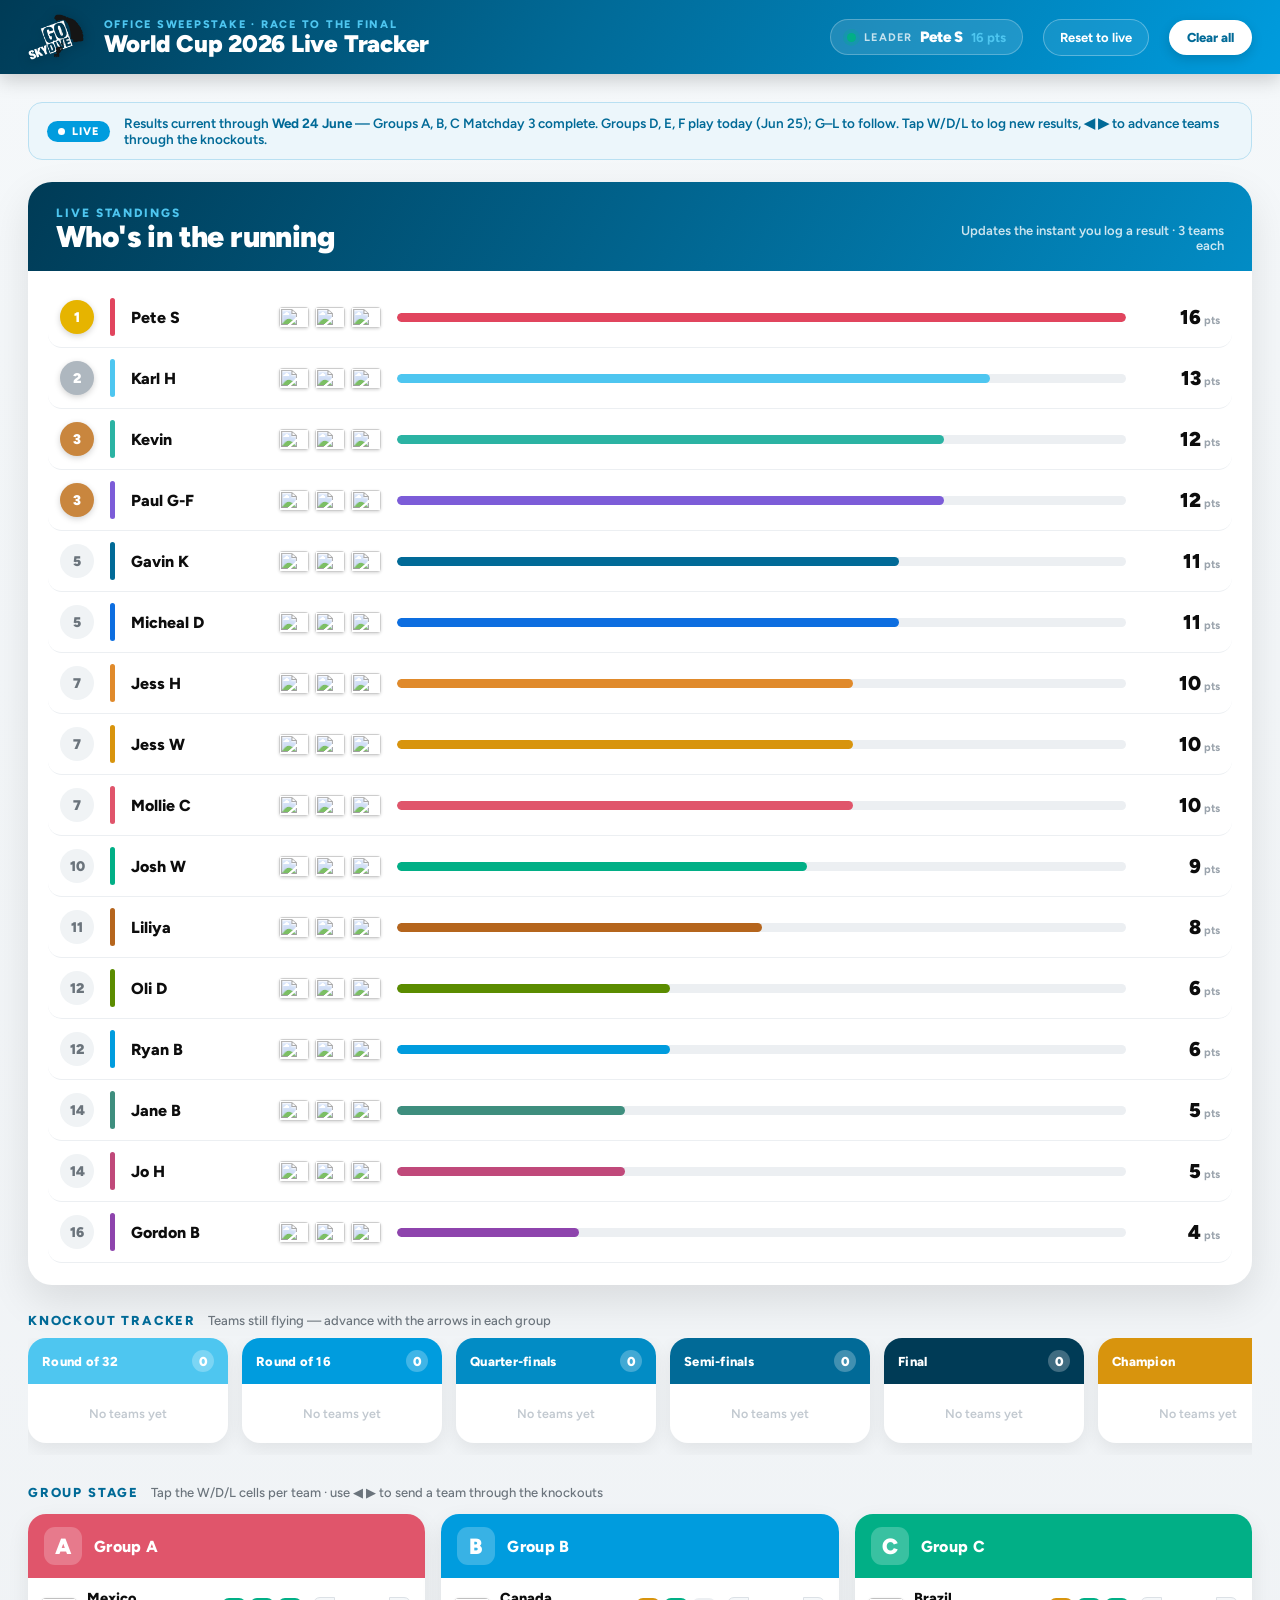
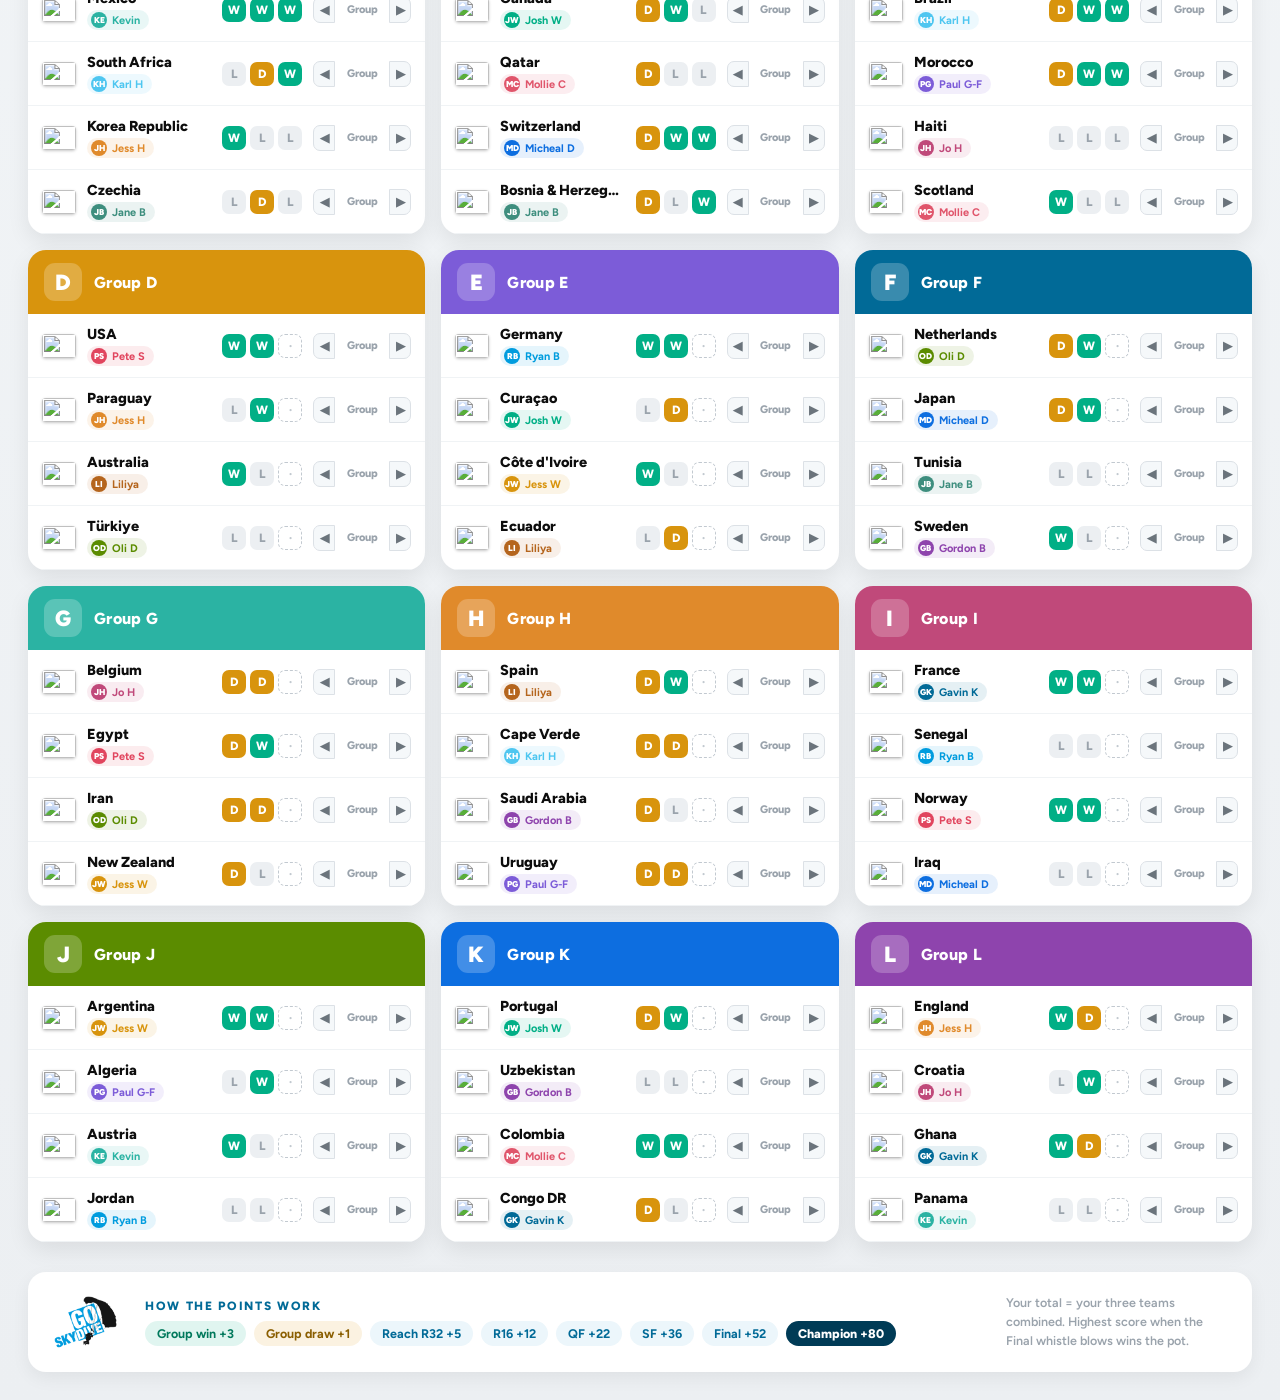
==== commit 7a94d75b: "Update Groups A-C Matchday 3 (Jun 24) Group A: Mexico 3-0 Czechia, South Africa 1-0 Korea Republic G" ====
--- a/GoSkydive-Sweepstake-Tracker-standalone.html
+++ b/GoSkydive-Sweepstake-Tracker-standalone.html
@@ -52,7 +52,7 @@
     <span style="flex:0 0 auto;display:inline-flex;align-items:center;gap:7px;background:#009CDE;color:#fff;font-size:11px;font-weight:800;letter-spacing:.08em;text-transform:uppercase;padding:4px 11px;border-radius:999px">
       <span style="width:7px;height:7px;border-radius:50%;background:#fff;animation:gskPulse 1.8s ease-in-out infinite;display:block"></span>Live
     </span>
-    <span>Results current through <b>Tue 23 June</b> — all Matchday 2 complete. Matchday 3 begins today (Groups A, B, C). Tap W/D/L to log new results, ◀ ▶ to advance teams through the knockouts.</span>
+    <span>Results current through <b>Wed 24 June</b> — Groups A, B, C Matchday 3 complete. Groups D, E, F play today (Jun 25); G–L to follow. Tap W/D/L to log new results, ◀ ▶ to advance teams through the knockouts.</span>
   </div>
 
   <!-- LEADERBOARD -->
@@ -169,20 +169,20 @@
   // Full results table — [MD1, MD2, MD3], null = not yet played
   const R = {
     // Group A
-    'Mexico':                 ['W', 'W',  null],  // MD2: 1-0 Korea Republic
-    'South Africa':           ['L', 'D',  null],  // MD2: 1-1 Czechia
-    'Korea Republic':         ['W', 'L',  null],  // MD2: 0-1 Mexico
-    'Czechia':                ['L', 'D',  null],  // MD2: 1-1 South Africa
+    'Mexico':                 ['W', 'W',  'W'],   // MD3: 3-0 Czechia
+    'South Africa':           ['L', 'D',  'W'],   // MD3: 1-0 Korea Republic
+    'Korea Republic':         ['W', 'L',  'L'],   // MD3: 0-1 South Africa
+    'Czechia':                ['L', 'D',  'L'],   // MD3: 0-3 Mexico
     // Group B
-    'Canada':                 ['D', 'W',  null],  // MD2: 6-0 Qatar
-    'Bosnia & Herzegovina':   ['D', 'L',  null],  // MD2: 1-4 Switzerland
-    'Switzerland':            ['D', 'W',  null],  // MD2: 4-1 Bosnia
-    'Qatar':                  ['D', 'L',  null],  // MD2: 0-6 Canada
+    'Canada':                 ['D', 'W',  'L'],   // MD3: 1-2 Switzerland
+    'Bosnia & Herzegovina':   ['D', 'L',  'W'],   // MD3: 3-1 Qatar
+    'Switzerland':            ['D', 'W',  'W'],   // MD3: 2-1 Canada
+    'Qatar':                  ['D', 'L',  'L'],   // MD3: 1-3 Bosnia
     // Group C
-    'Brazil':                 ['D', 'W',  null],  // MD2: 3-0 Haiti
-    'Morocco':                ['D', 'W',  null],  // MD2: 1-0 Scotland
-    'Scotland':               ['W', 'L',  null],  // MD2: 0-1 Morocco
-    'Haiti':                  ['L', 'L',  null],  // MD2: 0-3 Brazil
+    'Brazil':                 ['D', 'W',  'W'],   // MD3: 3-0 Scotland
+    'Morocco':                ['D', 'W',  'W'],   // MD3: 4-2 Haiti
+    'Scotland':               ['W', 'L',  'L'],   // MD3: 0-3 Brazil
+    'Haiti':                  ['L', 'L',  'L'],   // MD3: 2-4 Morocco
     // Group D
     'USA':                    ['W', 'W',  null],  // MD2: 2-0 Australia
     'Paraguay':               ['L', 'W',  null],  // MD2: 1-0 Türkiye
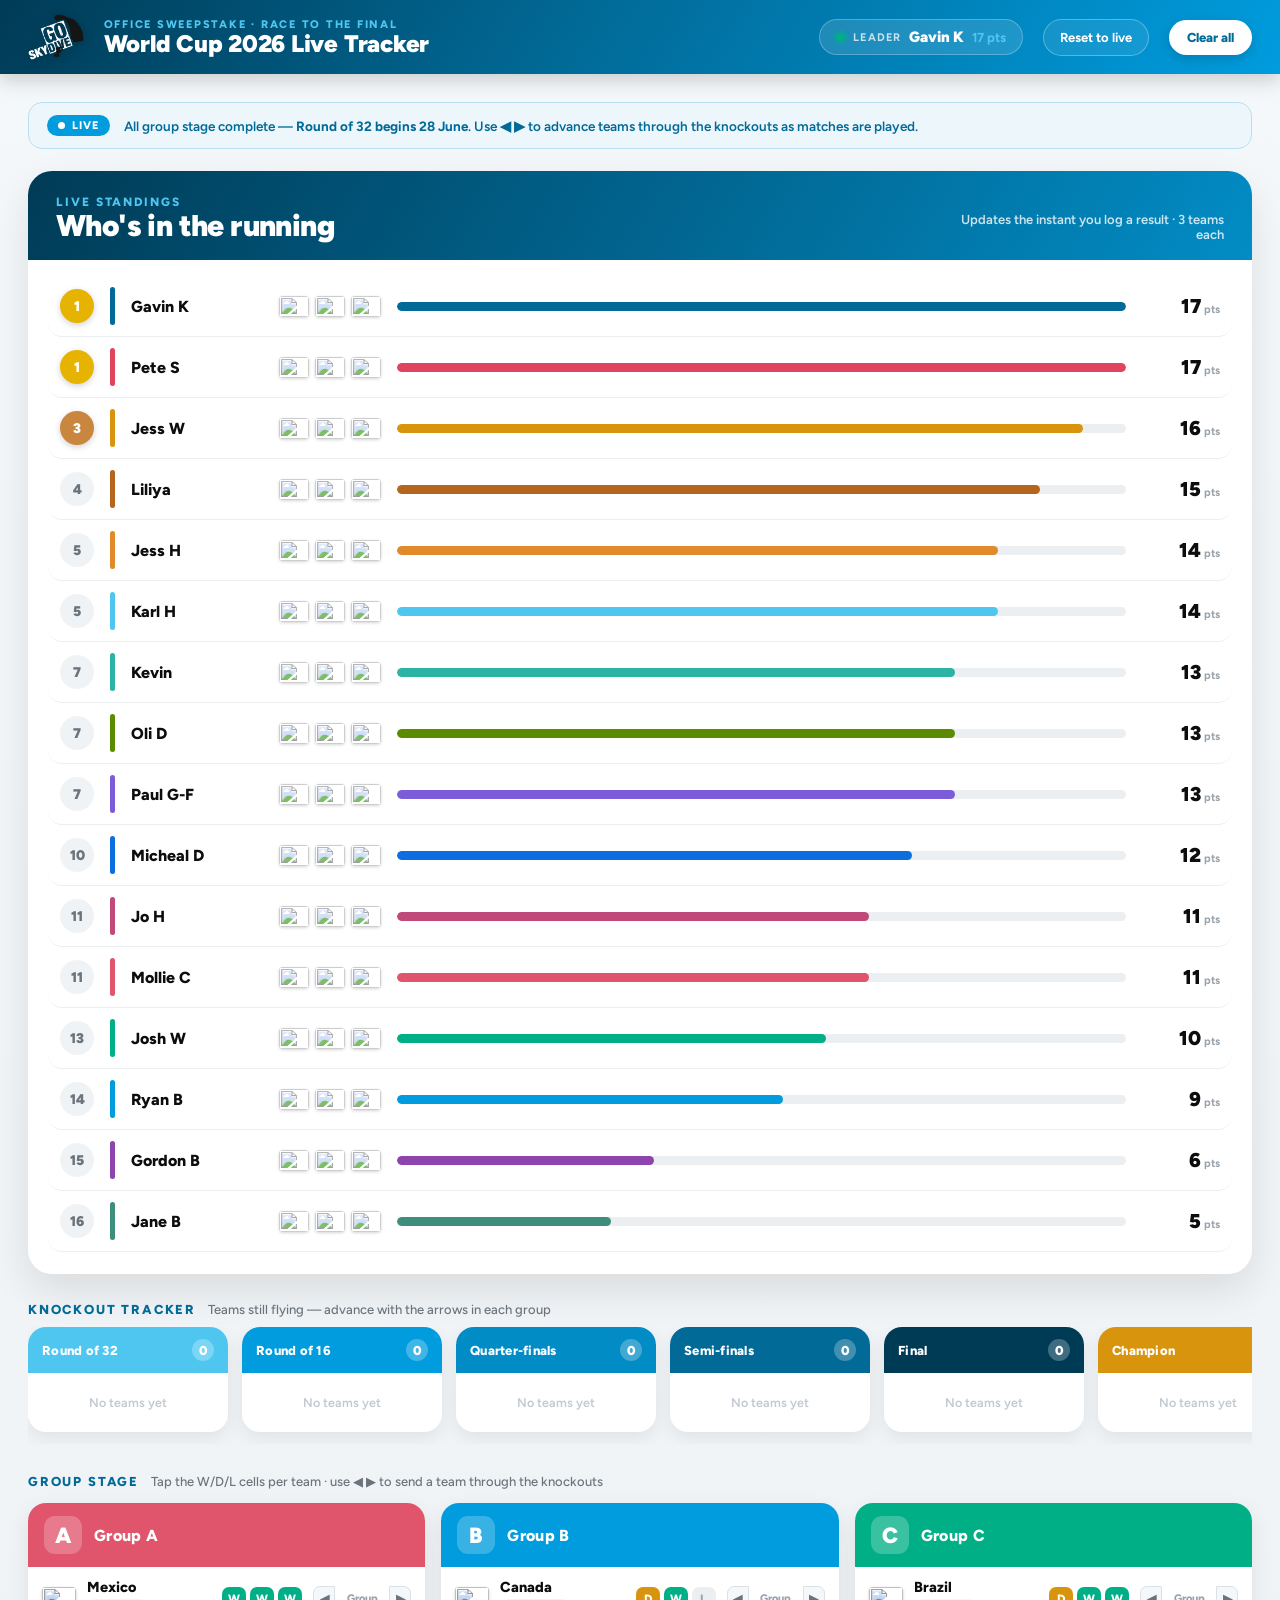
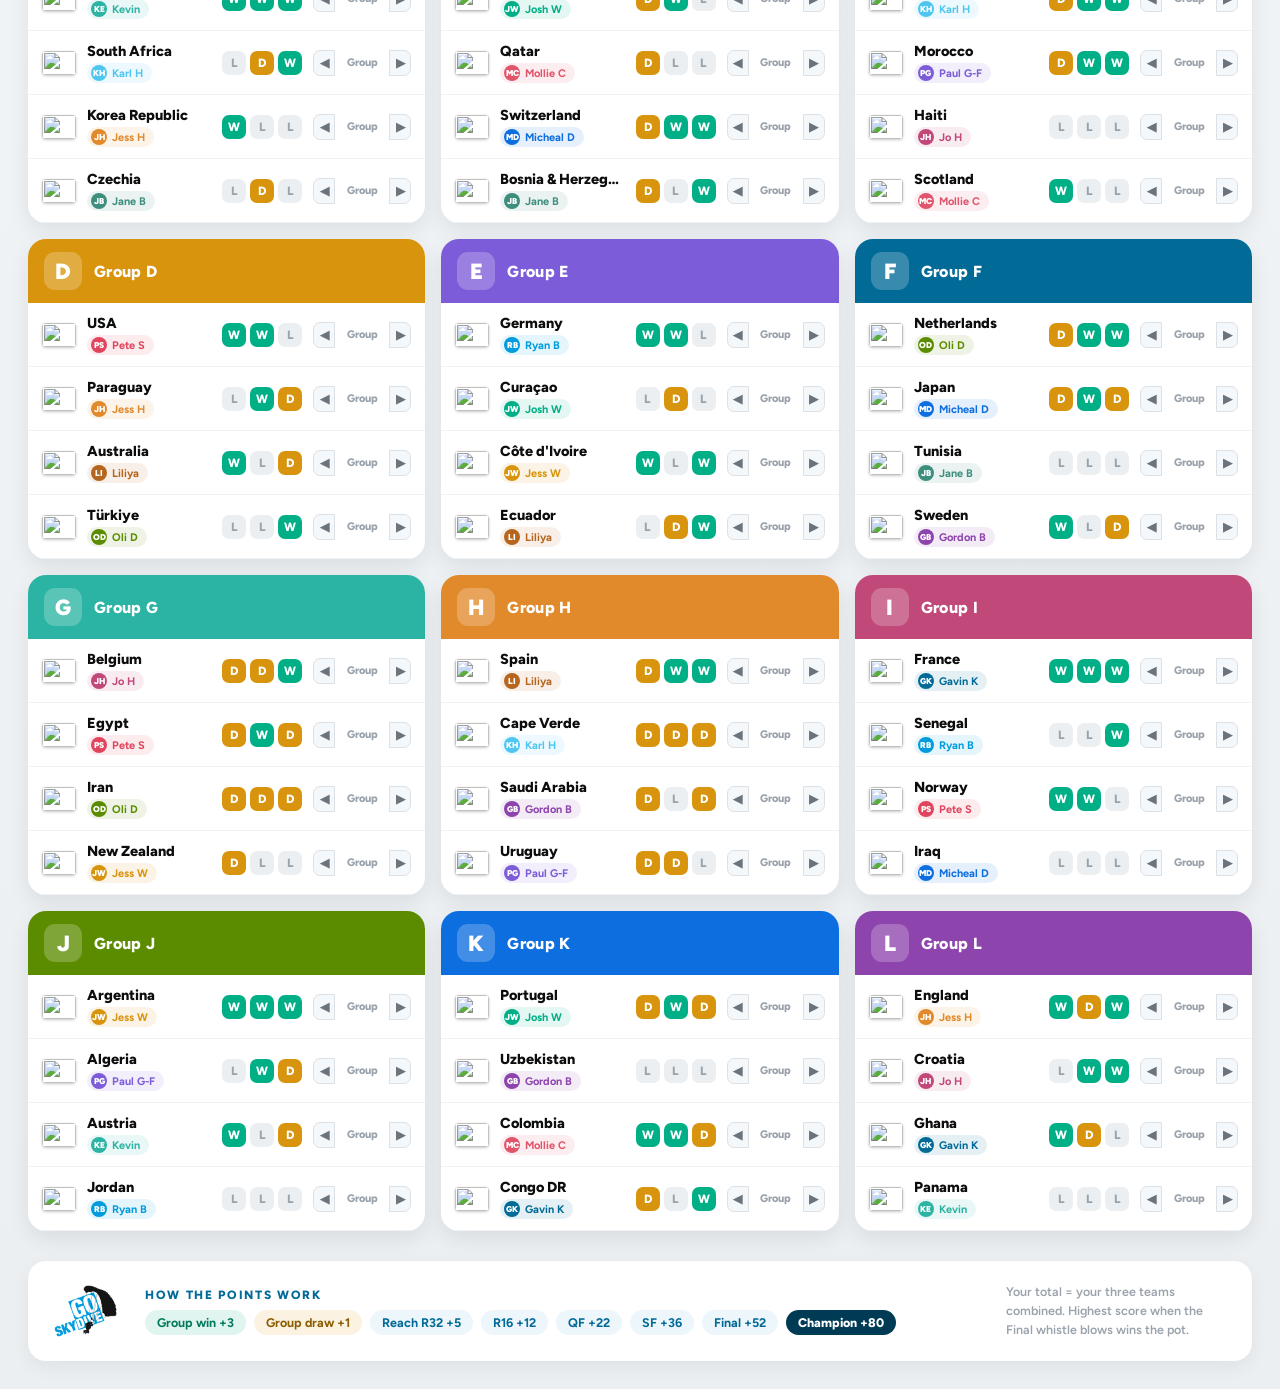
==== commit 1c115a18: "Update all groups to Matchday 3 complete (Jun 25-27) — group stage done All 48 Matchday-3 results lo" ====
--- a/GoSkydive-Sweepstake-Tracker-standalone.html
+++ b/GoSkydive-Sweepstake-Tracker-standalone.html
@@ -52,7 +52,7 @@
     <span style="flex:0 0 auto;display:inline-flex;align-items:center;gap:7px;background:#009CDE;color:#fff;font-size:11px;font-weight:800;letter-spacing:.08em;text-transform:uppercase;padding:4px 11px;border-radius:999px">
       <span style="width:7px;height:7px;border-radius:50%;background:#fff;animation:gskPulse 1.8s ease-in-out infinite;display:block"></span>Live
     </span>
-    <span>Results current through <b>Wed 24 June</b> — Groups A, B, C Matchday 3 complete. Groups D, E, F play today (Jun 25); G–L to follow. Tap W/D/L to log new results, ◀ ▶ to advance teams through the knockouts.</span>
+    <span>All group stage complete — <b>Round of 32 begins 28 June</b>. Use ◀ ▶ to advance teams through the knockouts as matches are played.</span>
   </div>
 
   <!-- LEADERBOARD -->
@@ -184,50 +184,50 @@
     'Scotland':               ['W', 'L',  'L'],   // MD3: 0-3 Brazil
     'Haiti':                  ['L', 'L',  'L'],   // MD3: 2-4 Morocco
     // Group D
-    'USA':                    ['W', 'W',  null],  // MD2: 2-0 Australia
-    'Paraguay':               ['L', 'W',  null],  // MD2: 1-0 Türkiye
-    'Australia':              ['W', 'L',  null],  // MD2: 0-2 USA
-    'Türkiye':                ['L', 'L',  null],  // MD2: 0-1 Paraguay
+    'USA':                    ['W', 'W',  'L'],   // MD3: 2-3 Türkiye
+    'Paraguay':               ['L', 'W',  'D'],   // MD3: 0-0 Australia
+    'Australia':              ['W', 'L',  'D'],   // MD3: 0-0 Paraguay
+    'Türkiye':                ['L', 'L',  'W'],   // MD3: 3-2 USA
     // Group E
-    'Germany':                ['W', 'W',  null],  // MD2: 2-1 Côte d'Ivoire
-    'Curaçao':                ['L', 'D',  null],  // MD2: 0-0 Ecuador
-    "Côte d'Ivoire":          ['W', 'L',  null],  // MD2: 1-2 Germany
-    'Ecuador':                ['L', 'D',  null],  // MD2: 0-0 Curaçao
+    'Germany':                ['W', 'W',  'L'],   // MD3: 1-2 Ecuador
+    'Curaçao':                ['L', 'D',  'L'],   // MD3: 0-2 Côte d'Ivoire
+    "Côte d'Ivoire":          ['W', 'L',  'W'],   // MD3: 2-0 Curaçao
+    'Ecuador':                ['L', 'D',  'W'],   // MD3: 2-1 Germany
     // Group F
-    'Netherlands':            ['D', 'W',  null],  // MD2: 5-1 Sweden
-    'Japan':                  ['D', 'W',  null],  // MD2: 4-0 Tunisia
-    'Sweden':                 ['W', 'L',  null],  // MD2: 1-5 Netherlands
-    'Tunisia':                ['L', 'L',  null],  // MD2: 0-4 Japan
+    'Netherlands':            ['D', 'W',  'W'],   // MD3: 3-1 Tunisia
+    'Japan':                  ['D', 'W',  'D'],   // MD3: 1-1 Sweden
+    'Sweden':                 ['W', 'L',  'D'],   // MD3: 1-1 Japan
+    'Tunisia':                ['L', 'L',  'L'],   // MD3: 1-3 Netherlands
     // Group G
-    'Belgium':                ['D', 'D',  null],  // MD2: 0-0 Iran
-    'Egypt':                  ['D', 'W',  null],  // MD2: 3-1 New Zealand
-    'Iran':                   ['D', 'D',  null],  // MD2: 0-0 Belgium
-    'New Zealand':            ['D', 'L',  null],  // MD2: 1-3 Egypt
+    'Belgium':                ['D', 'D',  'W'],   // MD3: 5-1 New Zealand
+    'Egypt':                  ['D', 'W',  'D'],   // MD3: 1-1 Iran
+    'Iran':                   ['D', 'D',  'D'],   // MD3: 1-1 Egypt
+    'New Zealand':            ['D', 'L',  'L'],   // MD3: 1-5 Belgium
     // Group H
-    'Spain':                  ['D', 'W',  null],  // MD2: 4-0 Saudi Arabia
-    'Cape Verde':             ['D', 'D',  null],  // MD2: 2-2 Uruguay
-    'Saudi Arabia':           ['D', 'L',  null],  // MD2: 0-4 Spain
-    'Uruguay':                ['D', 'D',  null],  // MD2: 2-2 Cape Verde
-    // Group I — MD2 (Jun 22)
-    'France':                 ['W', 'W',  null],  // MD2: 3-0 Iraq
-    'Senegal':                ['L', 'L',  null],  // MD2: 2-3 Norway
-    'Norway':                 ['W', 'W',  null],  // MD2: 3-2 Senegal
-    'Iraq':                   ['L', 'L',  null],  // MD2: 0-3 France
-    // Group J — MD2 (Jun 22)
-    'Argentina':              ['W', 'W',  null],  // MD2: 2-0 Austria
-    'Algeria':                ['L', 'W',  null],  // MD2: 2-1 Jordan
-    'Austria':                ['W', 'L',  null],  // MD2: 0-2 Argentina
-    'Jordan':                 ['L', 'L',  null],  // MD2: 1-2 Algeria
-    // Group K — MD2 (Jun 23)
-    'Portugal':               ['D', 'W',  null],  // MD2: 5-0 Uzbekistan
-    'Congo DR':               ['D', 'L',  null],  // MD2: 0-1 Colombia
-    'Uzbekistan':             ['L', 'L',  null],  // MD2: 0-5 Portugal
-    'Colombia':               ['W', 'W',  null],  // MD2: 1-0 Congo DR
-    // Group L — MD2 (Jun 23)
-    'England':                ['W', 'D',  null],  // MD2: 0-0 Ghana
-    'Croatia':                ['L', 'W',  null],  // MD2: 3-0 Panama
-    'Ghana':                  ['W', 'D',  null],  // MD2: 0-0 England
-    'Panama':                 ['L', 'L',  null],  // MD2: 0-3 Croatia
+    'Spain':                  ['D', 'W',  'W'],   // MD3: 1-0 Uruguay
+    'Cape Verde':             ['D', 'D',  'D'],   // MD3: 0-0 Saudi Arabia
+    'Saudi Arabia':           ['D', 'L',  'D'],   // MD3: 0-0 Cape Verde
+    'Uruguay':                ['D', 'D',  'L'],   // MD3: 0-1 Spain
+    // Group I
+    'France':                 ['W', 'W',  'W'],   // MD3: 4-1 Norway
+    'Senegal':                ['L', 'L',  'W'],   // MD3: 5-0 Iraq
+    'Norway':                 ['W', 'W',  'L'],   // MD3: 1-4 France
+    'Iraq':                   ['L', 'L',  'L'],   // MD3: 0-5 Senegal
+    // Group J
+    'Argentina':              ['W', 'W',  'W'],   // MD3: 3-1 Jordan
+    'Algeria':                ['L', 'W',  'D'],   // MD3: 3-3 Austria
+    'Austria':                ['W', 'L',  'D'],   // MD3: 3-3 Algeria
+    'Jordan':                 ['L', 'L',  'L'],   // MD3: 1-3 Argentina
+    // Group K
+    'Portugal':               ['D', 'W',  'D'],   // MD3: 0-0 Colombia
+    'Congo DR':               ['D', 'L',  'W'],   // MD3: 3-1 Uzbekistan
+    'Uzbekistan':             ['L', 'L',  'L'],   // MD3: 1-3 Congo DR
+    'Colombia':               ['W', 'W',  'D'],   // MD3: 0-0 Portugal
+    // Group L
+    'England':                ['W', 'D',  'W'],   // MD3: 2-0 Panama
+    'Croatia':                ['L', 'W',  'W'],   // MD3: 2-1 Ghana
+    'Ghana':                  ['W', 'D',  'L'],   // MD3: 1-2 Croatia
+    'Panama':                 ['L', 'L',  'L'],   // MD3: 0-2 England
   };
   Object.keys(R).forEach(n => { if (o[n]) o[n].m = R[n]; });
   return o;
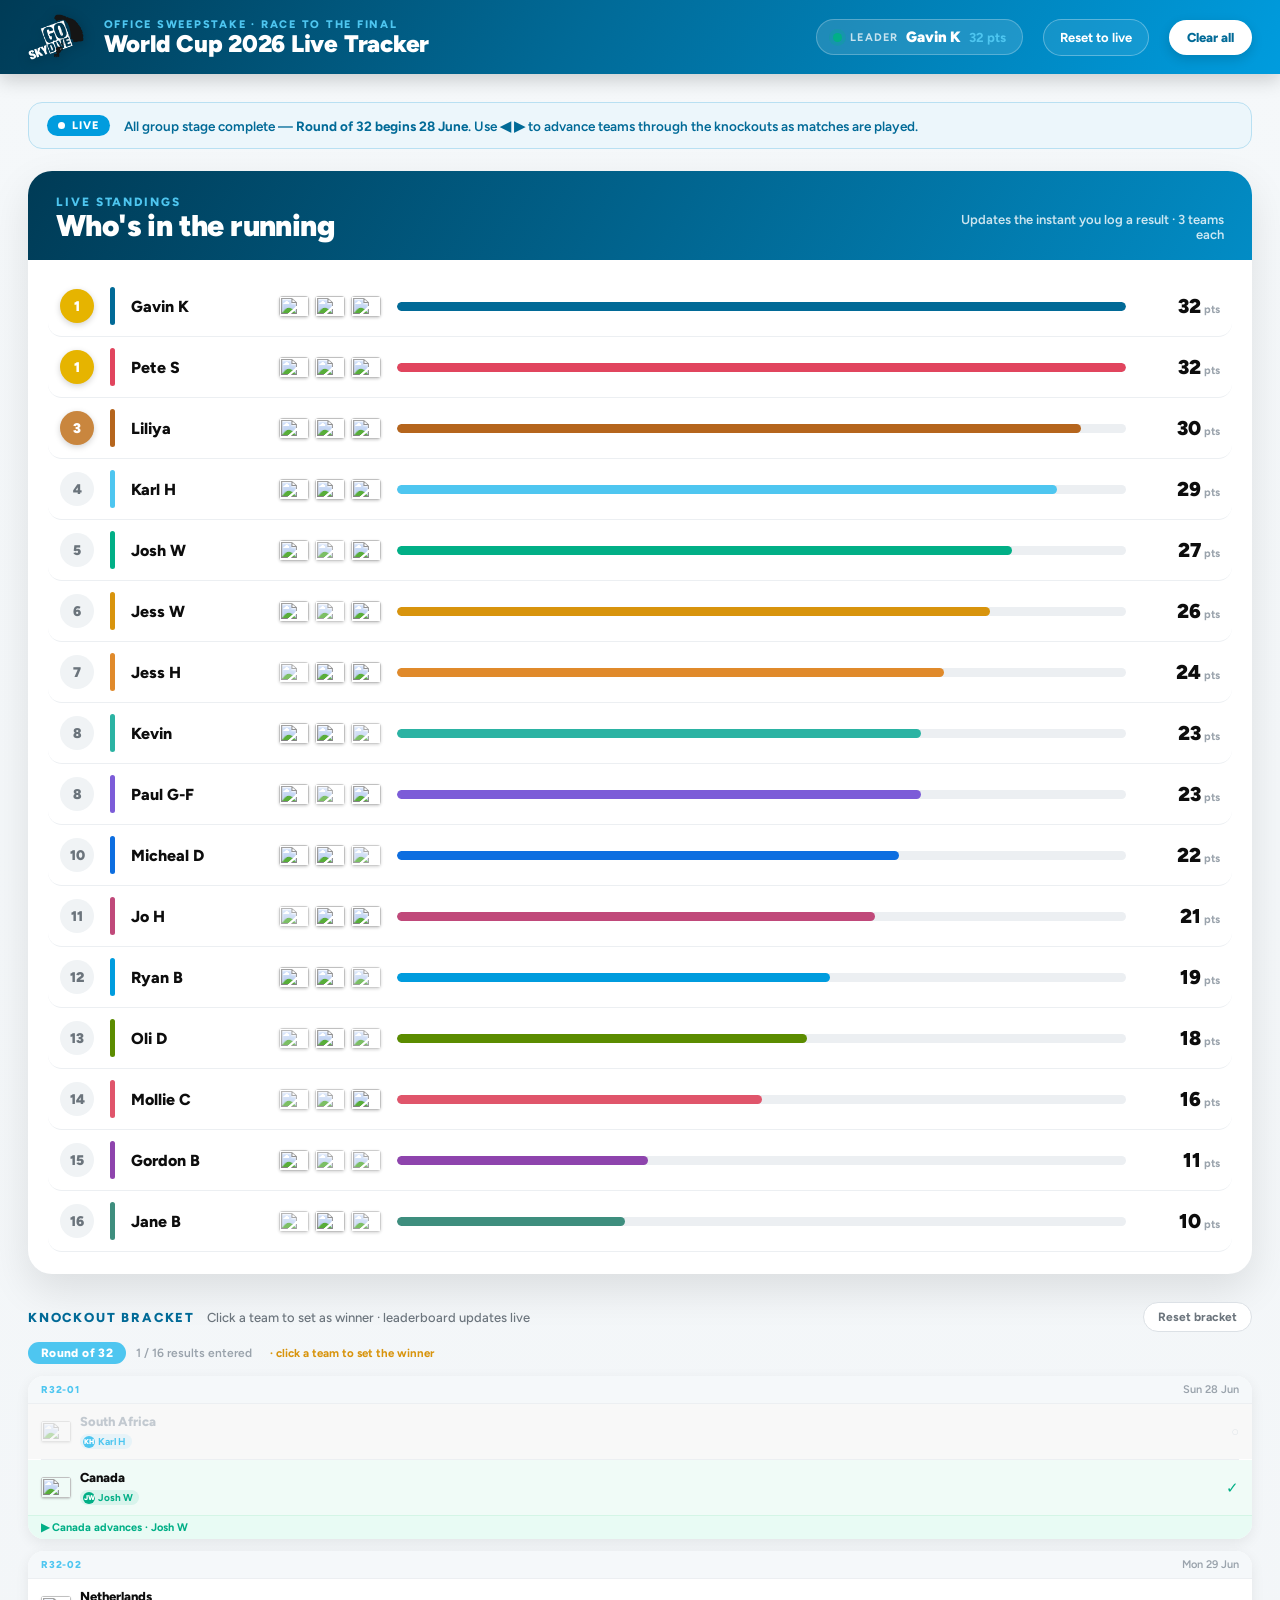
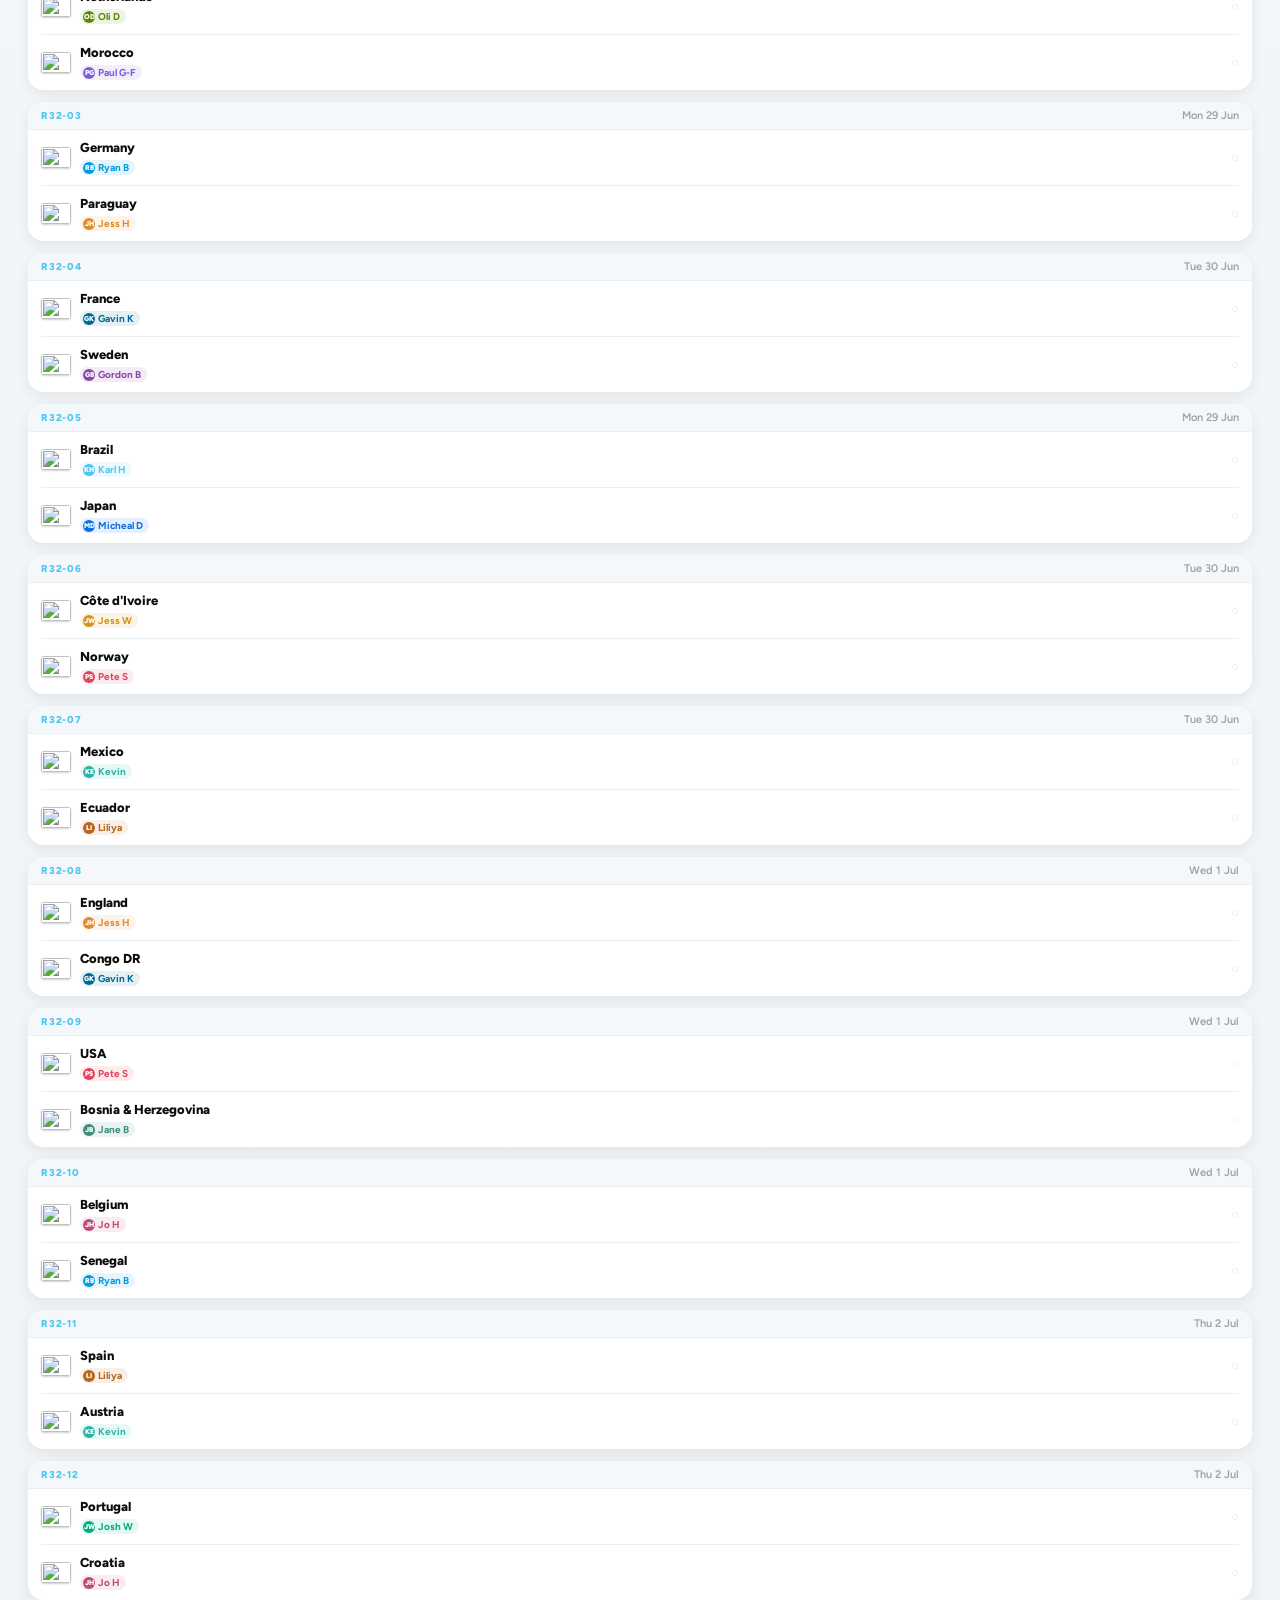
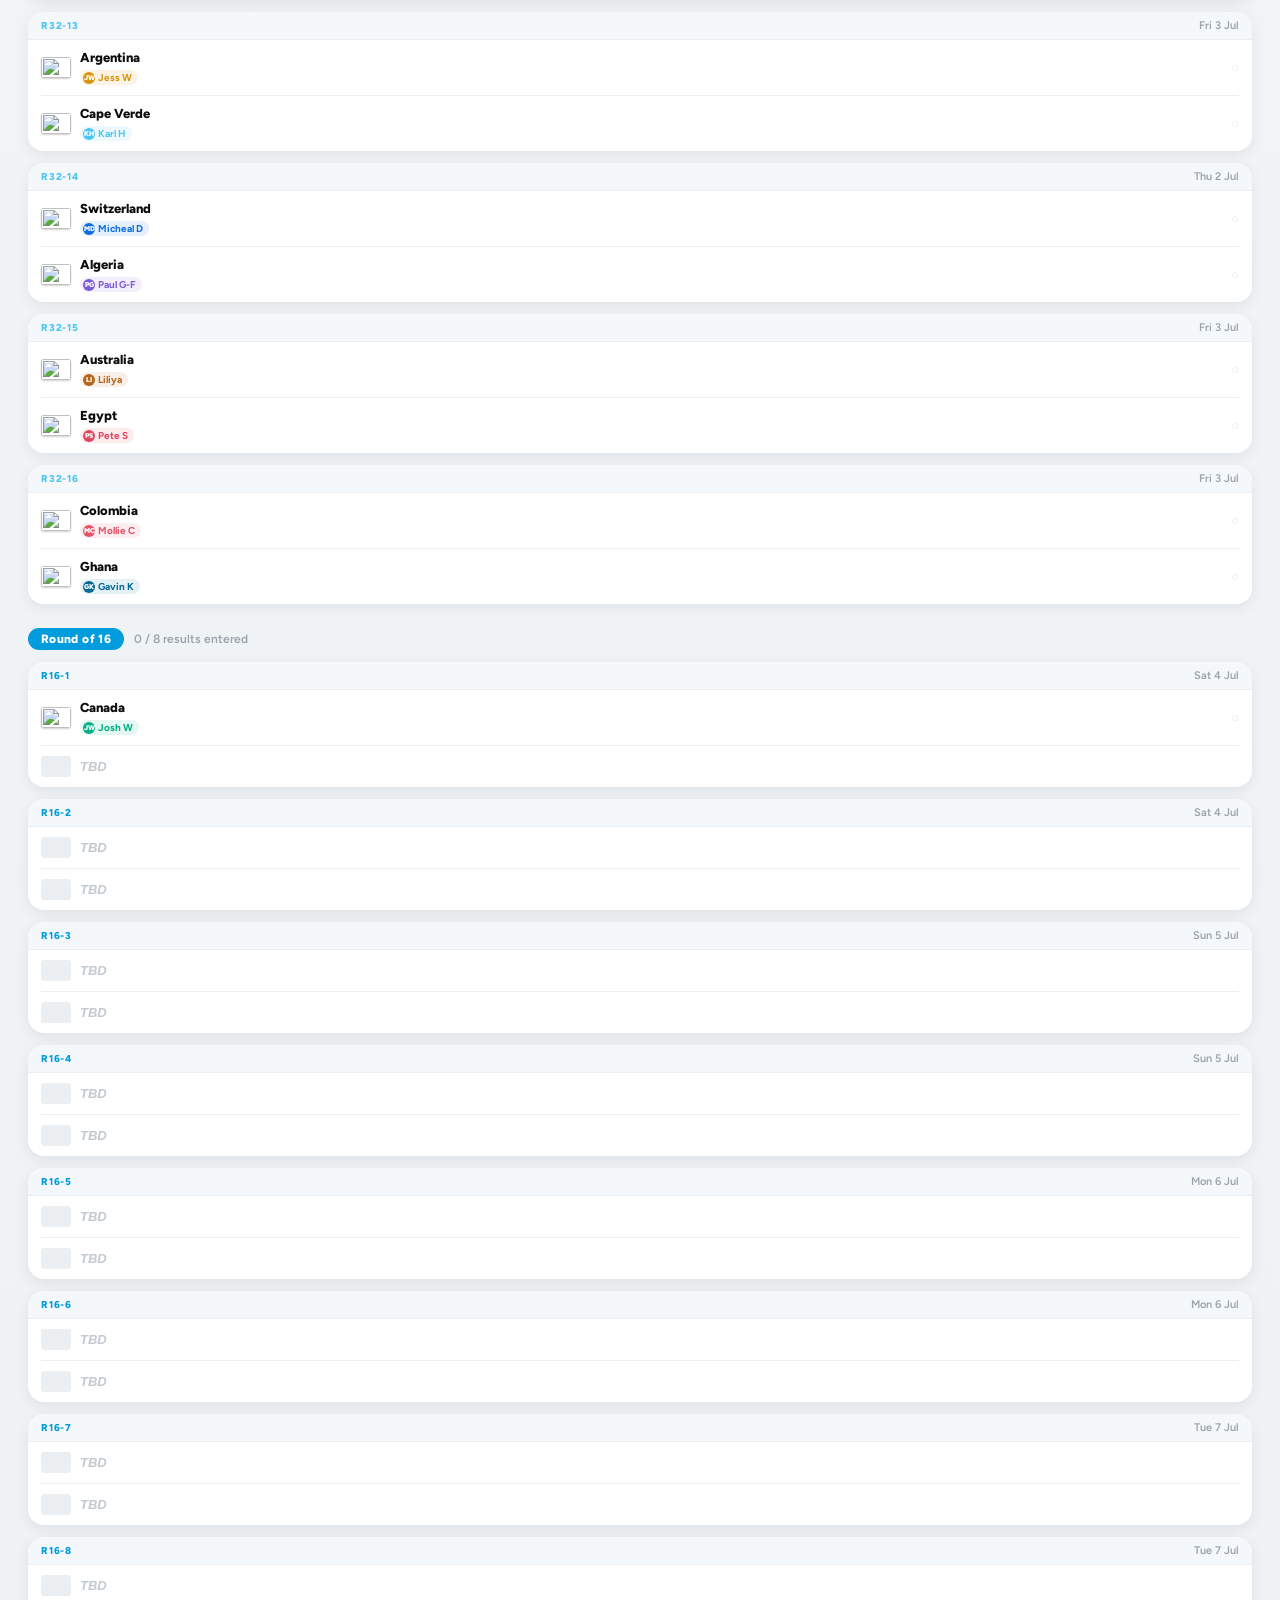
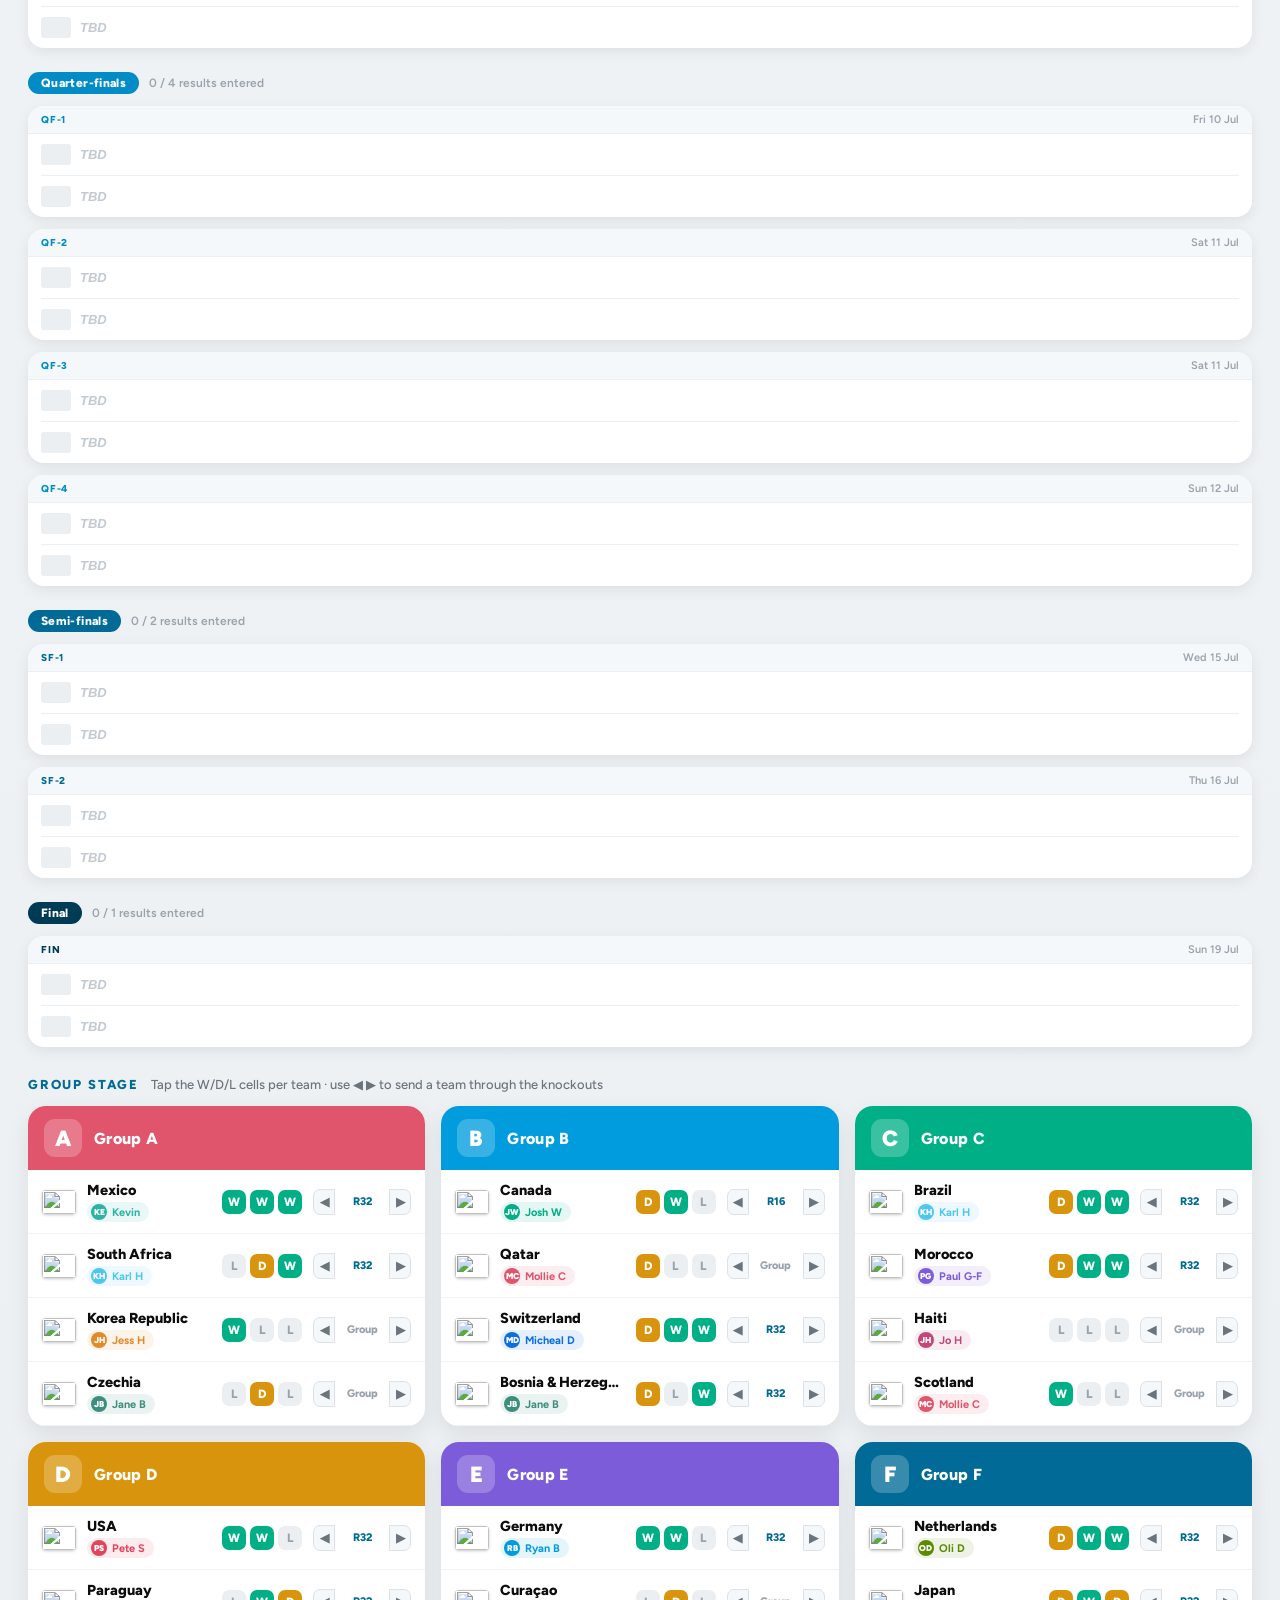
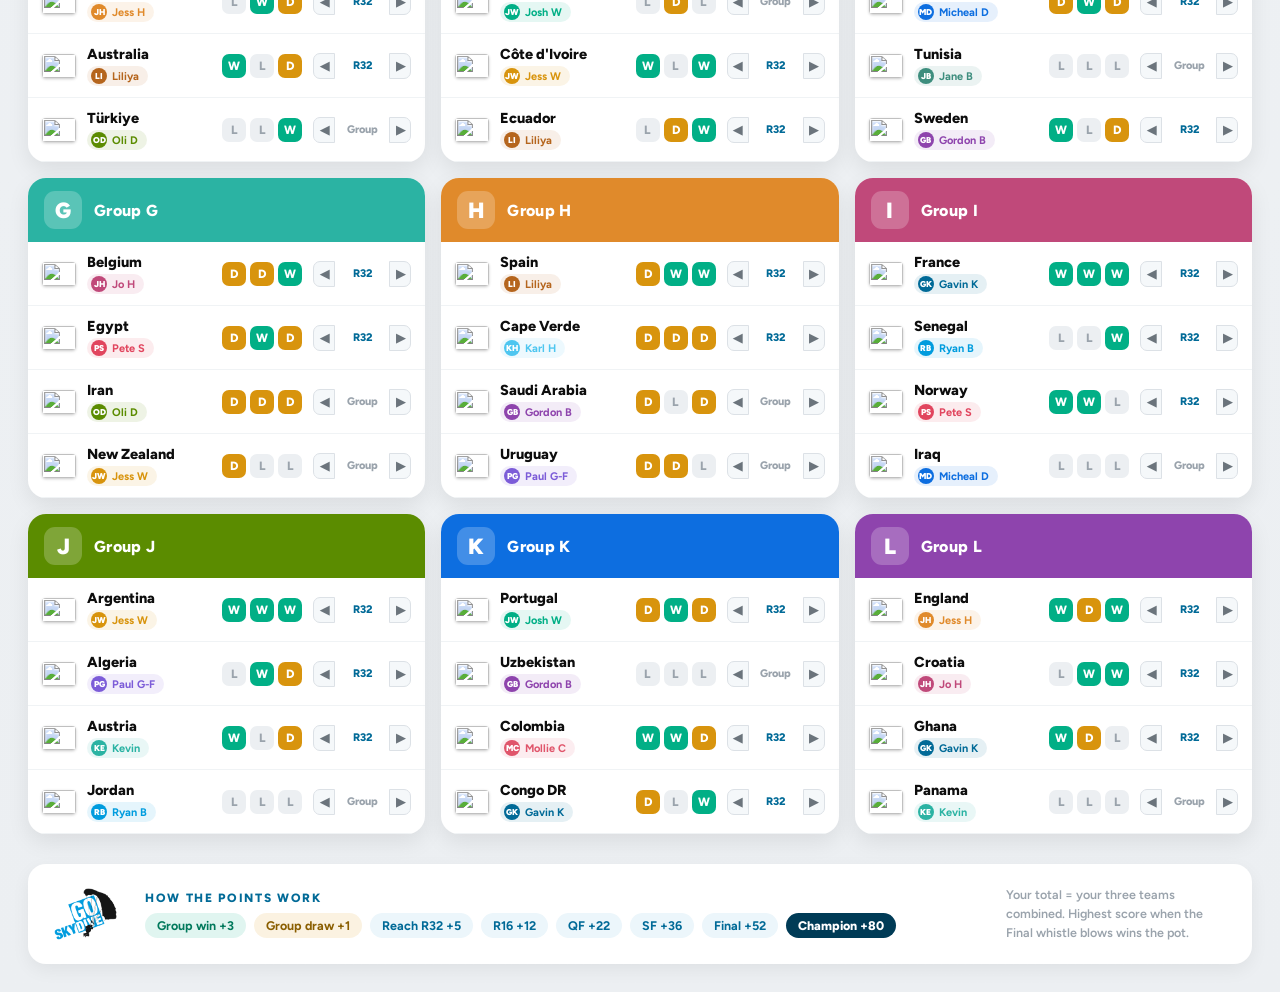
==== commit da0c0740: "Add full knockout bracket section (R32→Final) with live result entry Replaces the old stage-column t" ====
--- a/GoSkydive-Sweepstake-Tracker-standalone.html
+++ b/GoSkydive-Sweepstake-Tracker-standalone.html
@@ -69,12 +69,15 @@
     </div>
   </div>
 
-  <!-- KNOCKOUT TRACKER -->
-  <div style="margin-bottom:10px;display:flex;align-items:baseline;gap:12px">
-    <div style="font-size:13px;font-weight:800;letter-spacing:.14em;text-transform:uppercase;color:#016A97">Knockout Tracker</div>
-    <div style="font-size:13px;color:#6B747C;font-weight:500">Teams still flying — advance with the arrows in each group</div>
+  <!-- KNOCKOUT BRACKET -->
+  <div style="margin-bottom:10px;display:flex;align-items:center;justify-content:space-between;flex-wrap:wrap;gap:10px">
+    <div style="display:flex;align-items:baseline;gap:12px">
+      <div style="font-size:13px;font-weight:800;letter-spacing:.14em;text-transform:uppercase;color:#016A97">Knockout Bracket</div>
+      <div style="font-size:13px;color:#6B747C;font-weight:500">Click a team to set as winner · leaderboard updates live</div>
+    </div>
+    <button onclick="resetKO()" style="cursor:pointer;border:1px solid #DCE1E6;background:#fff;color:#6B747C;font-weight:700;font-size:12px;padding:7px 14px;border-radius:999px;font-family:inherit">Reset bracket</button>
   </div>
-  <div id="knockout" class="scroll-x" style="display:flex;gap:14px;overflow-x:auto;padding-bottom:12px;margin-bottom:30px"></div>
+  <div id="ko-bracket" style="margin-bottom:30px"></div>
 
   <!-- GROUPS -->
   <div style="margin-bottom:14px;display:flex;align-items:baseline;gap:12px">
@@ -111,6 +114,42 @@
 const KO_LABELS = ['Round of 32','Round of 16','Quarter-finals','Semi-finals','Final','Champion'];
 const KO_ACCENT = ['#4EC6F0','#009CDE','#028CC5','#016A97','#003B56','#D8940D'];
 
+// Knockout bracket — all 31 matches. r=0 R32, r=1 R16, r=2 QF, r=3 SF, r=4 Final
+// nxt = id of match the winner feeds into; ns = 'a' (teamA slot) or 'b' (teamB slot)
+const KO_MATCHES = [
+  {id:'R32-01',r:0,date:'Sun 28 Jun',a:'South Africa',      b:'Canada',               nxt:'R16-1',ns:'a'},
+  {id:'R32-02',r:0,date:'Mon 29 Jun',a:'Netherlands',        b:'Morocco',              nxt:'R16-1',ns:'b'},
+  {id:'R32-03',r:0,date:'Mon 29 Jun',a:'Germany',            b:'Paraguay',             nxt:'R16-2',ns:'a'},
+  {id:'R32-04',r:0,date:'Tue 30 Jun',a:'France',             b:'Sweden',               nxt:'R16-2',ns:'b'},
+  {id:'R32-05',r:0,date:'Mon 29 Jun',a:'Brazil',             b:'Japan',                nxt:'R16-3',ns:'a'},
+  {id:'R32-06',r:0,date:'Tue 30 Jun',a:"Côte d'Ivoire",     b:'Norway',               nxt:'R16-3',ns:'b'},
+  {id:'R32-07',r:0,date:'Tue 30 Jun',a:'Mexico',             b:'Ecuador',              nxt:'R16-4',ns:'a'},
+  {id:'R32-08',r:0,date:'Wed 1 Jul', a:'England',            b:'Congo DR',             nxt:'R16-4',ns:'b'},
+  {id:'R32-09',r:0,date:'Wed 1 Jul', a:'USA',                b:'Bosnia & Herzegovina', nxt:'R16-5',ns:'a'},
+  {id:'R32-10',r:0,date:'Wed 1 Jul', a:'Belgium',            b:'Senegal',              nxt:'R16-5',ns:'b'},
+  {id:'R32-11',r:0,date:'Thu 2 Jul', a:'Spain',              b:'Austria',              nxt:'R16-6',ns:'a'},
+  {id:'R32-12',r:0,date:'Thu 2 Jul', a:'Portugal',           b:'Croatia',              nxt:'R16-6',ns:'b'},
+  {id:'R32-13',r:0,date:'Fri 3 Jul', a:'Argentina',          b:'Cape Verde',           nxt:'R16-7',ns:'a'},
+  {id:'R32-14',r:0,date:'Thu 2 Jul', a:'Switzerland',        b:'Algeria',              nxt:'R16-7',ns:'b'},
+  {id:'R32-15',r:0,date:'Fri 3 Jul', a:'Australia',          b:'Egypt',                nxt:'R16-8',ns:'a'},
+  {id:'R32-16',r:0,date:'Fri 3 Jul', a:'Colombia',           b:'Ghana',                nxt:'R16-8',ns:'b'},
+  {id:'R16-1', r:1,date:'Sat 4 Jul', a:null,b:null,nxt:'QF-1',ns:'a'},
+  {id:'R16-2', r:1,date:'Sat 4 Jul', a:null,b:null,nxt:'QF-1',ns:'b'},
+  {id:'R16-3', r:1,date:'Sun 5 Jul', a:null,b:null,nxt:'QF-2',ns:'a'},
+  {id:'R16-4', r:1,date:'Sun 5 Jul', a:null,b:null,nxt:'QF-2',ns:'b'},
+  {id:'R16-5', r:1,date:'Mon 6 Jul', a:null,b:null,nxt:'QF-3',ns:'a'},
+  {id:'R16-6', r:1,date:'Mon 6 Jul', a:null,b:null,nxt:'QF-3',ns:'b'},
+  {id:'R16-7', r:1,date:'Tue 7 Jul', a:null,b:null,nxt:'QF-4',ns:'a'},
+  {id:'R16-8', r:1,date:'Tue 7 Jul', a:null,b:null,nxt:'QF-4',ns:'b'},
+  {id:'QF-1',  r:2,date:'Fri 10 Jul',a:null,b:null,nxt:'SF-1',ns:'a'},
+  {id:'QF-2',  r:2,date:'Sat 11 Jul',a:null,b:null,nxt:'SF-1',ns:'b'},
+  {id:'QF-3',  r:2,date:'Sat 11 Jul',a:null,b:null,nxt:'SF-2',ns:'a'},
+  {id:'QF-4',  r:2,date:'Sun 12 Jul',a:null,b:null,nxt:'SF-2',ns:'b'},
+  {id:'SF-1',  r:3,date:'Wed 15 Jul',a:null,b:null,nxt:'FIN', ns:'a'},
+  {id:'SF-2',  r:3,date:'Thu 16 Jul',a:null,b:null,nxt:'FIN', ns:'b'},
+  {id:'FIN',   r:4,date:'Sun 19 Jul',a:null,b:null,nxt:null,  ns:null},
+];
+
 const STAFF = [
   ['Ryan B','#009CDE'],['Josh W','#01AF86'],['Jess W','#D8940D'],['Mollie C','#E0556B'],
   ['Paul G-F','#7C5CD8'],['Gavin K','#016A97'],['Jess H','#E08A2B'],['Kevin','#2BB3A3'],
@@ -155,6 +194,8 @@
 
 // State: { [teamName]: { m: [null|'W'|'D'|'L', ...x3], stage: 0-6 } }
 let state = {};
+// KO bracket results: { [matchId]: { winner: teamName } }
+let koState = {};
 
 function gpOf(m) { return m.reduce((a, r) => a + (r === 'W' ? 3 : r === 'D' ? 1 : 0), 0); }
 
@@ -245,8 +286,54 @@
   try { localStorage.setItem(STORAGE_KEY, JSON.stringify({ teams: state })); } catch(e) {}
 }
 
-function clearAll() { state = blankState(); saveState(); render(); }
-function loadLive() { state = liveState(); saveState(); render(); }
+const KO_KEY = 'gsk-wc26-ko-v1';
+function liveKOState() { return { 'R32-01': { winner: 'Canada' } }; }
+function loadKO() {
+  try { const r = localStorage.getItem(KO_KEY); if (r) return JSON.parse(r); } catch(e) {}
+  return liveKOState();
+}
+function saveKO() { try { localStorage.setItem(KO_KEY, JSON.stringify(koState)); } catch(e) {} }
+
+// Resolve current teams in a match (R16+ are filled from prior winners)
+function koGetTeams(id) {
+  const m = KO_MATCHES.find(x => x.id === id);
+  if (!m) return [null, null];
+  if (m.r === 0) return [m.a, m.b];
+  const feeders = KO_MATCHES.filter(x => x.nxt === id);
+  const fa = feeders.find(x => x.ns === 'a');
+  const fb = feeders.find(x => x.ns === 'b');
+  return [fa ? (koState[fa.id]?.winner || null) : null, fb ? (koState[fb.id]?.winner || null) : null];
+}
+
+// Highest round reached by a team based on bracket results
+function koComputedStage(teamName) {
+  let best = 0;
+  for (const m of KO_MATCHES) {
+    const [ta, tb] = koGetTeams(m.id);
+    if (ta !== teamName && tb !== teamName) continue;
+    best = Math.max(best, m.r + 1);
+    if (koState[m.id]?.winner === teamName) best = Math.max(best, m.r + 2);
+  }
+  return Math.min(best, 6);
+}
+
+function effectiveStage(teamName) {
+  return Math.max((state[teamName] || {}).stage || 0, koComputedStage(teamName));
+}
+
+// side = 'a' or 'b'; toggles off if already set
+function setKOWinner(matchId, side) {
+  const [tA, tB] = koGetTeams(matchId);
+  const winner = side === 'a' ? tA : tB;
+  if (!winner) return;
+  if (koState[matchId]?.winner === winner) delete koState[matchId];
+  else koState[matchId] = { winner };
+  saveKO(); render();
+}
+function resetKO() { koState = {}; saveKO(); render(); }
+
+function clearAll() { state = blankState(); koState = {}; saveState(); saveKO(); render(); }
+function loadLive() { state = liveState(); koState = liveKOState(); saveState(); saveKO(); render(); }
 
 function cycleMatch(idx, matchIdx) {
   const name = teams[idx].name;
@@ -277,7 +364,7 @@
   STAFF.forEach(([n]) => totals[n] = 0);
   teams.forEach(t => {
     const st = state[t.name] || { m: [null,null,null], stage: 0 };
-    totals[t.owner] += gpOf(st.m) + KO_PTS[st.stage];
+    totals[t.owner] += gpOf(st.m) + KO_PTS[effectiveStage(t.name)];
   });
   const maxPts = Math.max(1, ...Object.values(totals));
 
@@ -295,7 +382,7 @@
     const rankShadow = rank <= 3 ? 'box-shadow:0 2px 6px rgba(0,0,0,.18);' : '';
     const myTeams = teams.filter(t => t.owner === name);
     const chips = myTeams.map(t => {
-      const stg = (state[t.name] || {}).stage || 0;
+      const stg = effectiveStage(t.name);
       return `<img src="${t.flag}" title="${t.name} · ${SHORT[stg]}" style="width:30px;height:21px;border-radius:4px;object-fit:cover;box-shadow:0 1px 3px rgba(0,0,0,.2);opacity:${stg===0?'0.78':'1'}">`;
     }).join('');
     const barW = (pts / maxPts * 100).toFixed(1);
@@ -317,29 +404,8 @@
   document.getElementById('leader-name').textContent = lPts > 0 ? leader[0] : 'Pending';
   document.getElementById('leader-pts').textContent = lPts > 0 ? lPts + ' pts' : '—';
 
-  // --- Knockout tracker ---
-  const ko = document.getElementById('knockout');
-  ko.innerHTML = [1,2,3,4,5,6].map((stage, i) => {
-    const tms = teams.filter(t => ((state[t.name] || {}).stage || 0) === stage);
-    const inner = tms.length === 0
-      ? `<div style="padding:14px 10px;text-align:center;color:#C2C9D0;font-size:12.5px;font-weight:600">No teams yet</div>`
-      : tms.map(t => `
-        <div style="display:flex;align-items:center;gap:8px;padding:7px 8px;border-radius:10px">
-          <span style="width:8px;height:8px;border-radius:50%;flex:0 0 8px;background:${colorOf[t.owner]};display:block"></span>
-          <img src="${t.flag}" style="width:24px;height:17px;border-radius:3px;object-fit:cover;box-shadow:0 1px 2px rgba(0,0,0,.2)">
-          <div style="line-height:1.15;min-width:0">
-            <div style="font-weight:700;font-size:13px;color:var(--adventure-black);white-space:nowrap;overflow:hidden;text-overflow:ellipsis">${t.name}</div>
-            <div style="font-weight:600;font-size:10.5px;color:#9AA3AC">${t.owner}</div>
-          </div>
-        </div>`).join('');
-    return `<div style="flex:0 0 200px;background:#fff;border-radius:18px;box-shadow:0 6px 18px rgba(13,13,13,.07);overflow:hidden;align-self:flex-start">
-      <div style="padding:12px 14px;display:flex;align-items:center;justify-content:space-between;color:#fff;background:${KO_ACCENT[i]}">
-        <span style="font-weight:800;font-size:13px;letter-spacing:.02em">${KO_LABELS[i]}</span>
-        <span style="font-weight:900;font-size:13px;background:rgba(255,255,255,.25);border-radius:999px;min-width:22px;height:22px;display:inline-flex;align-items:center;justify-content:center;padding:0 6px">${tms.length}</span>
-      </div>
-      <div style="padding:8px">${inner}</div>
-    </div>`;
-  }).join('');
+  // --- Knockout bracket ---
+  renderKO();
 
   // --- Groups ---
   const grpsEl = document.getElementById('groups');
@@ -352,7 +418,8 @@
       const cells = st.m.map((res, idx) =>
         `<button onclick="cycleMatch(${tIdx},${idx})" title="Cycle W/D/L" style="${cellStyle(res)}">${res || '·'}</button>`
       ).join('');
-      const stageColor = st.stage === 0 ? '#9AA3AC' : st.stage === 6 ? '#D8940D' : '#016A97';
+      const effStg = effectiveStage(name);
+      const stageColor = effStg === 0 ? '#9AA3AC' : effStg === 6 ? '#D8940D' : '#016A97';
       return `<div style="display:flex;align-items:center;gap:11px;padding:11px 14px;border-bottom:1px solid #F0F3F5">
         <img src="${t.flag}" style="width:34px;height:24px;border-radius:4px;object-fit:cover;box-shadow:0 1px 3px rgba(0,0,0,.22);flex:0 0 34px">
         <div style="min-width:0;flex:1">
@@ -365,7 +432,7 @@
         <div style="display:flex;gap:4px;flex:0 0 auto">${cells}</div>
         <div style="display:flex;align-items:center;gap:2px;flex:0 0 auto">
           <button onclick="setStage(${tIdx},-1)" style="cursor:pointer;width:22px;height:26px;border:1px solid #DCE1E6;background:#F5F8FA;color:#6B747C;border-radius:7px 0 0 7px;font-weight:900;font-size:12px;line-height:1">◀</button>
-          <span style="width:50px;text-align:center;font-size:11px;font-weight:800;color:${stageColor}">${SHORT[st.stage]}</span>
+          <span style="width:50px;text-align:center;font-size:11px;font-weight:800;color:${stageColor}">${SHORT[effStg]}</span>
           <button onclick="setStage(${tIdx},1)" style="cursor:pointer;width:22px;height:26px;border:1px solid #DCE1E6;background:#F5F8FA;color:#6B747C;border-radius:0 7px 7px 0;font-weight:900;font-size:12px;line-height:1">▶</button>
         </div>
       </div>`;
@@ -380,8 +447,82 @@
   }).join('');
 }
 
+function renderKO() {
+  const el = document.getElementById('ko-bracket');
+  if (!el) return;
+  const roundNames = ['Round of 32','Round of 16','Quarter-finals','Semi-finals','Final'];
+  const roundCols  = ['repeat(auto-fill,minmax(295px,1fr))', 'repeat(auto-fill,minmax(330px,1fr))',
+                       'repeat(auto-fill,minmax(360px,1fr))', 'repeat(2,1fr)', '1fr'];
+
+  el.innerHTML = [0,1,2,3,4].map(r => {
+    const matches = KO_MATCHES.filter(m => m.r === r);
+    const done    = matches.filter(m => koState[m.id]?.winner).length;
+
+    const cards = matches.map(m => {
+      const [tA, tB] = koGetTeams(m.id);
+      const winner   = koState[m.id]?.winner || null;
+      const objA     = tA ? teams.find(x => x.name === tA) : null;
+      const objB     = tB ? teams.find(x => x.name === tB) : null;
+
+      function row(side, teamName, teamObj) {
+        if (!teamName || !teamObj) {
+          return `<div style="display:flex;align-items:center;gap:9px;padding:10px 13px;">
+            <div style="width:30px;height:21px;border-radius:3px;background:#ECEFF2;flex:0 0 30px"></div>
+            <span style="font-weight:700;font-size:13px;color:#C2C9D0;font-style:italic">TBD</span>
+          </div>`;
+        }
+        const isW  = winner === teamName;
+        const isL  = winner && winner !== teamName;
+        const oc   = colorOf[teamObj.owner];
+        const bg   = isW ? '#F0FBF7' : isL ? '#F8F8F8' : '#fff';
+        const nc   = isL ? '#C2C9D0' : '#0D0D0D';
+        const iop  = isL ? 'opacity:.35;' : '';
+        return `<div onclick="setKOWinner('${m.id}','${side}')" style="cursor:pointer;display:flex;align-items:center;gap:9px;padding:10px 13px;background:${bg};transition:background 120ms">
+          <img src="${teamObj.flag}" style="width:30px;height:21px;border-radius:3px;object-fit:cover;flex:0 0 30px;box-shadow:0 1px 2px rgba(0,0,0,.18);${iop}">
+          <div style="flex:1;min-width:0">
+            <div style="font-weight:800;font-size:13px;color:${nc};white-space:nowrap;overflow:hidden;text-overflow:ellipsis">${teamName}</div>
+            <div style="display:inline-flex;align-items:center;gap:3px;margin-top:2px;padding:1px 6px 1px 3px;border-radius:999px;background:${oc}1A">
+              <span style="width:12px;height:12px;border-radius:50%;display:inline-flex;align-items:center;justify-content:center;font-size:7px;font-weight:900;color:#fff;background:${oc}">${initialsOf[teamObj.owner]}</span>
+              <span style="font-size:10px;font-weight:700;color:${oc}">${teamObj.owner}</span>
+            </div>
+          </div>
+          ${isW ? `<span style="font-size:15px;color:#01AF86;flex:0 0 auto">✓</span>` : `<span style="font-size:13px;color:#E0E5EA;flex:0 0 auto">○</span>`}
+        </div>`;
+      }
+
+      const roundColor = KO_ACCENT[r];
+      const winnerObj  = winner ? teams.find(x => x.name === winner) : null;
+      const winnerOwnerColor = winnerObj ? colorOf[winnerObj.owner] : '#01AF86';
+
+      return `<div style="background:#fff;border-radius:16px;box-shadow:0 4px 14px rgba(13,13,13,.07);overflow:hidden">
+        <div style="display:flex;align-items:center;justify-content:space-between;padding:7px 13px;background:#F5F8FA;border-bottom:1px solid #ECEFF2">
+          <span style="font-size:10px;font-weight:800;letter-spacing:.08em;text-transform:uppercase;color:${roundColor}">${m.id}</span>
+          <span style="font-size:11px;font-weight:600;color:#9AA3AC">${m.date}</span>
+        </div>
+        ${row('a', tA, objA)}
+        <div style="height:1px;background:#ECEFF2;margin:0 13px"></div>
+        ${row('b', tB, objB)}
+        ${winner ? `<div style="padding:5px 13px;background:#E8FBF4;border-top:1px solid #D4F5E6;font-size:11px;font-weight:700;color:${winnerOwnerColor}">▶ ${winner} advances · ${winnerObj ? winnerObj.owner : ''}</div>` : ''}
+      </div>`;
+    }).join('');
+
+    const hint = r === 0 && done < matches.length
+      ? `<span style="font-size:11.5px;font-weight:700;color:#D8940D;margin-left:8px">· click a team to set the winner</span>` : '';
+
+    return `<div style="margin-bottom:24px">
+      <div style="display:flex;align-items:center;gap:10px;margin-bottom:12px;flex-wrap:wrap">
+        <span style="background:${KO_ACCENT[r]};color:#fff;font-weight:800;font-size:12px;padding:4px 13px;border-radius:999px;letter-spacing:.03em">${roundNames[r]}</span>
+        <span style="font-size:12px;color:#9AA3AC;font-weight:600">${done} / ${matches.length} results entered</span>
+        ${hint}
+      </div>
+      <div style="display:grid;${roundCols[r]};gap:12px">${cards}</div>
+    </div>`;
+  }).join('');
+}
+
 // Boot
 state = loadState();
+koState = loadKO();
 render();
 </script>
 </body>
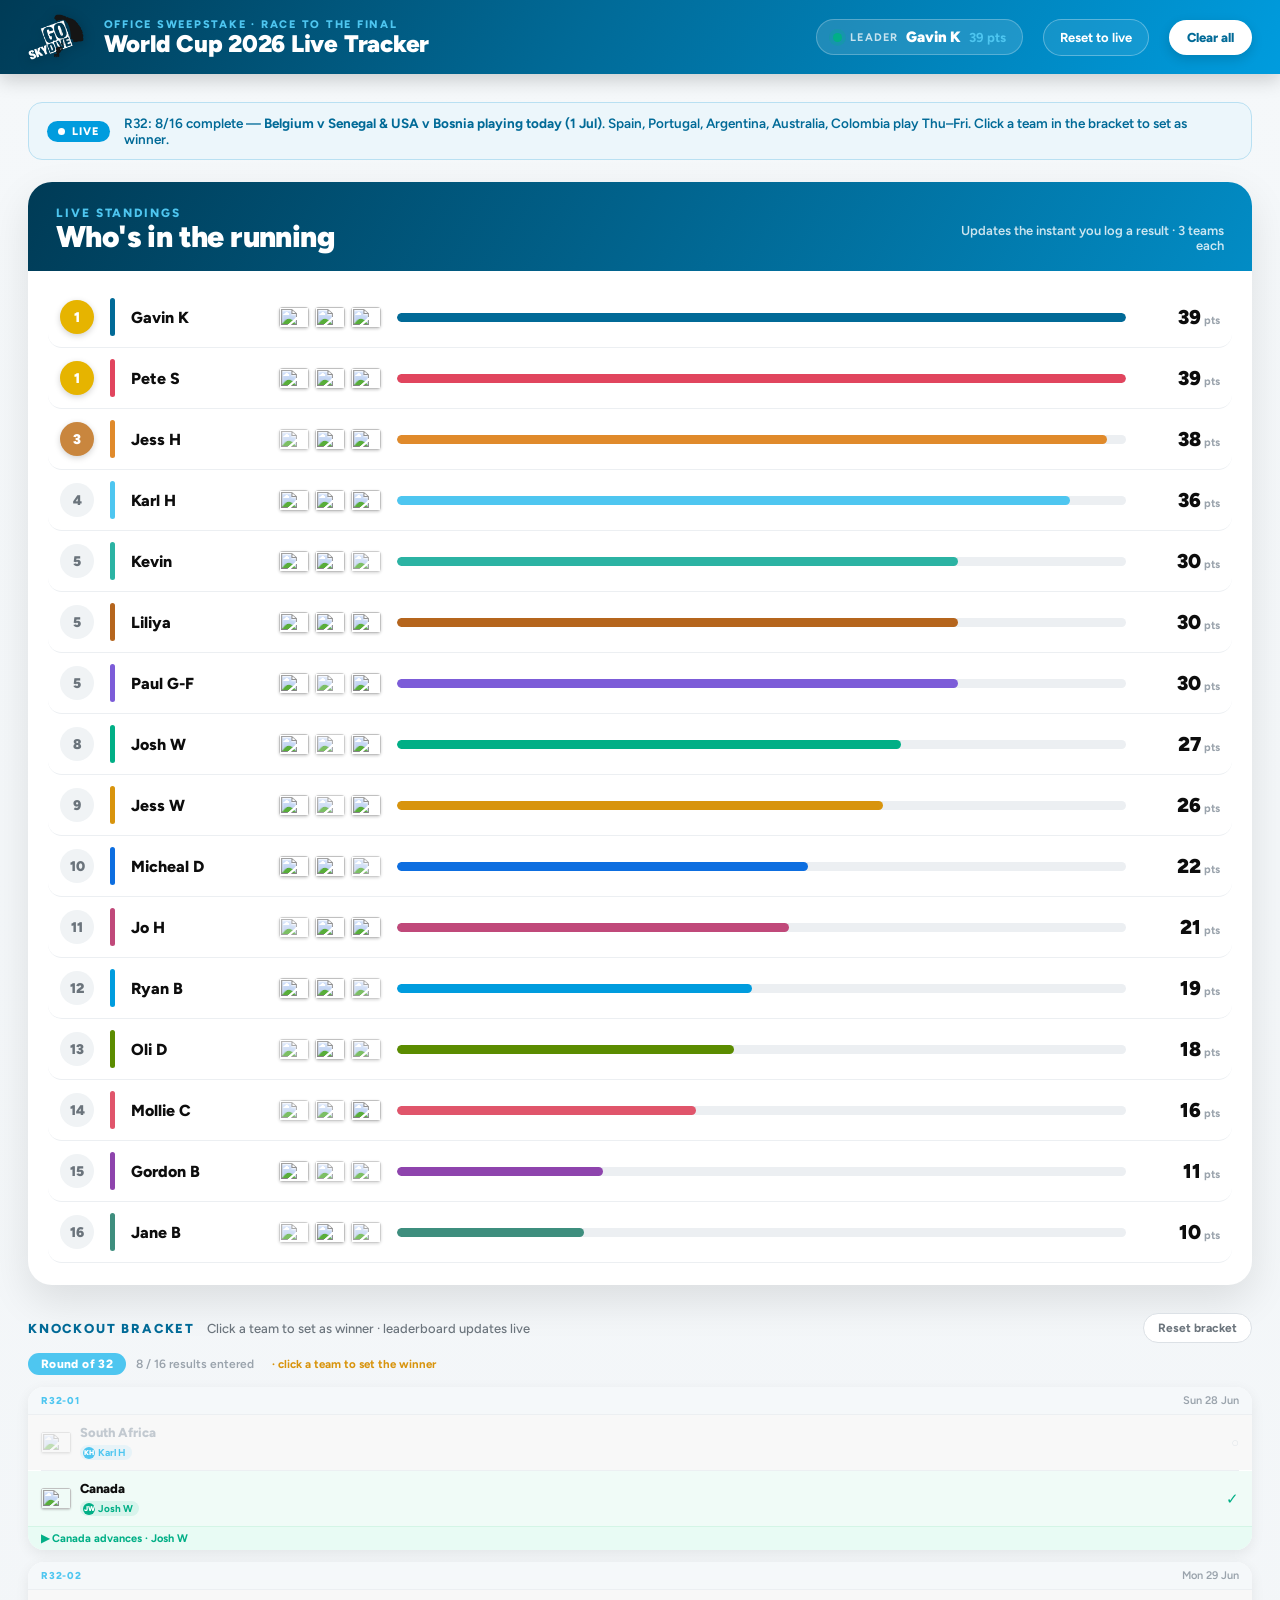
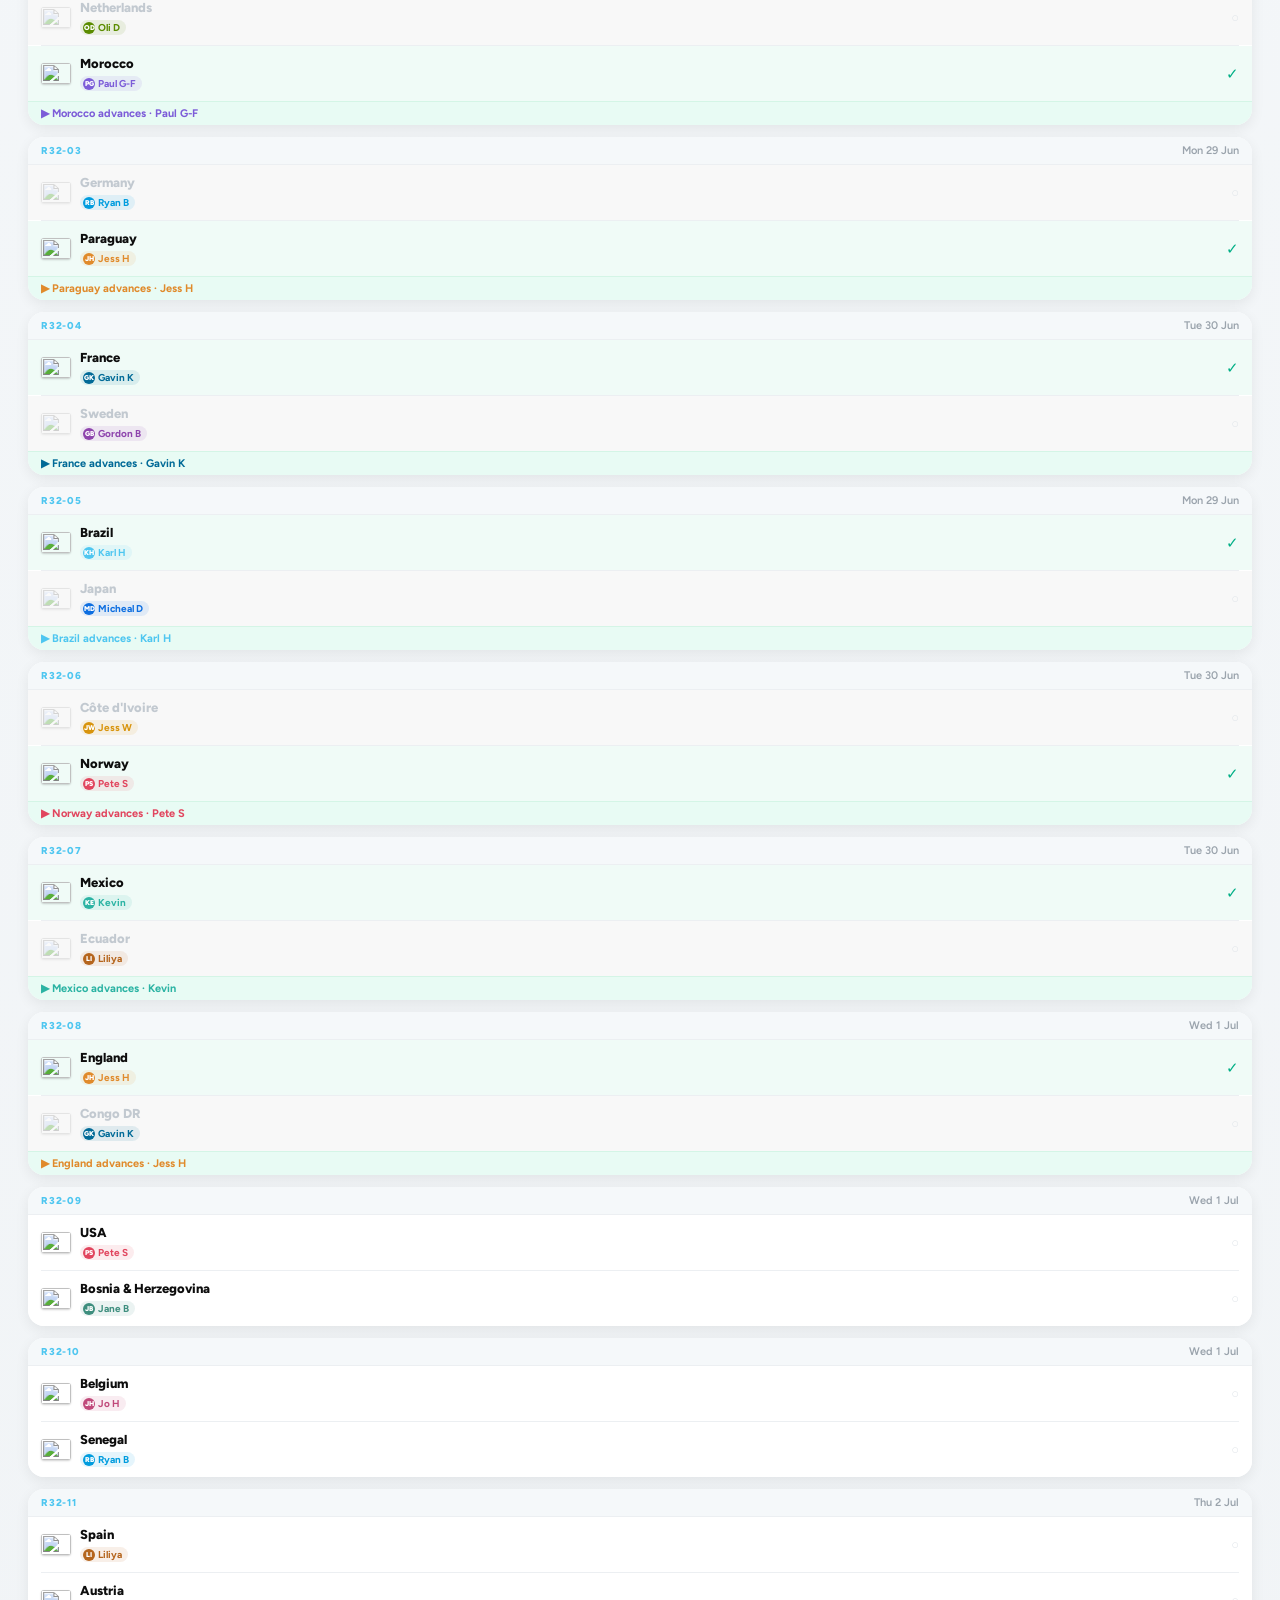
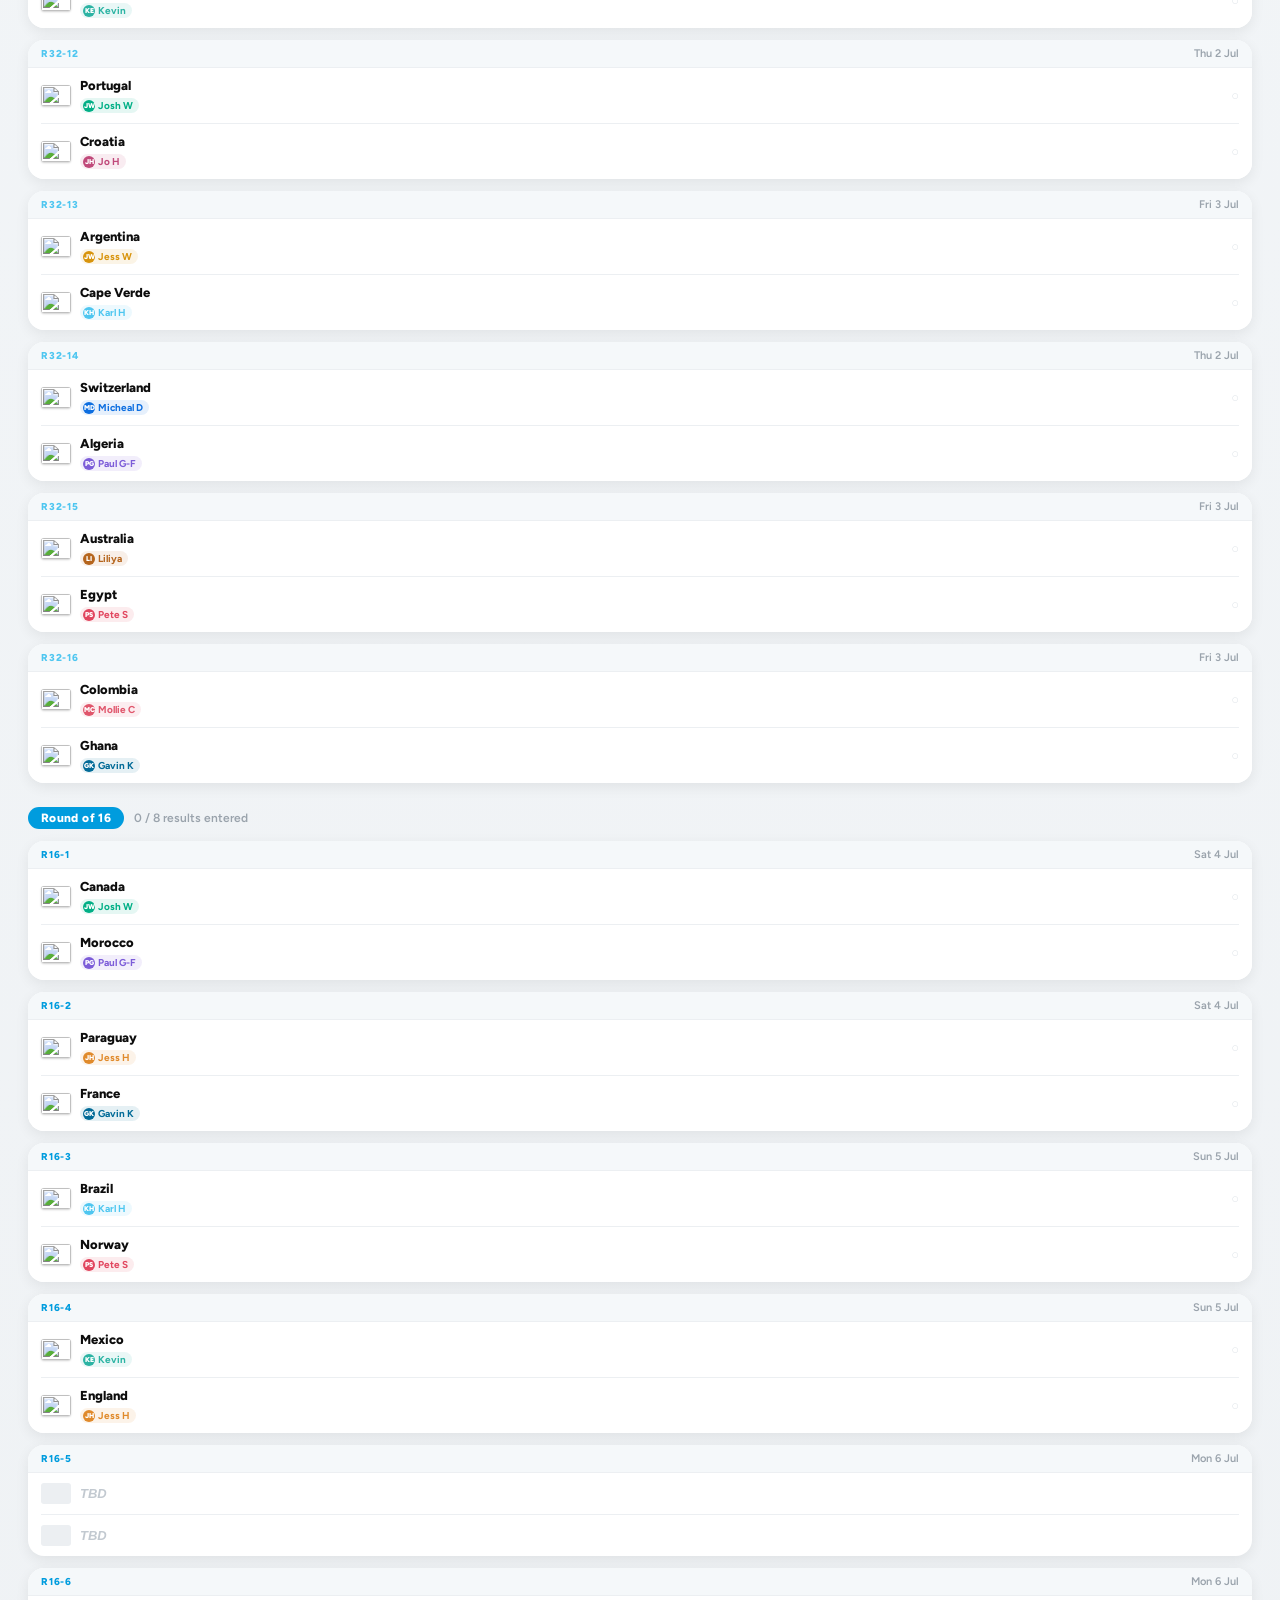
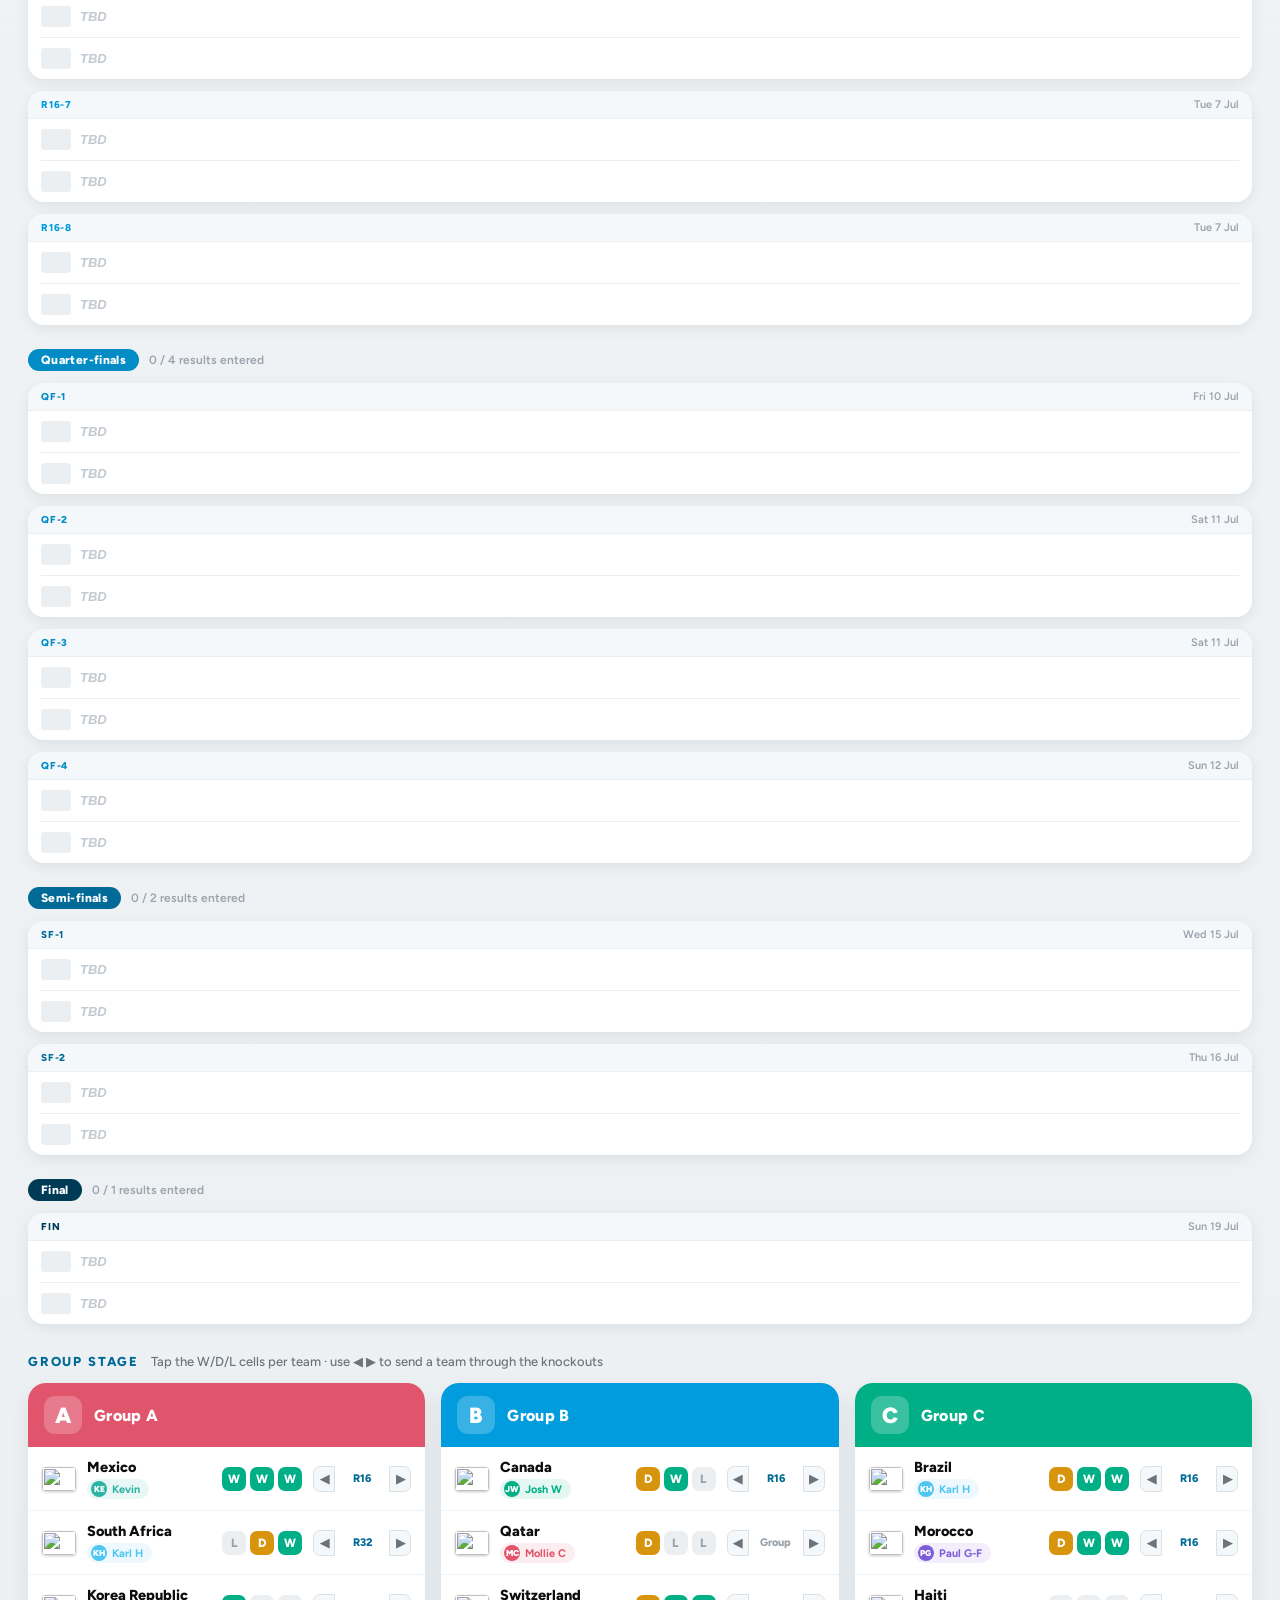
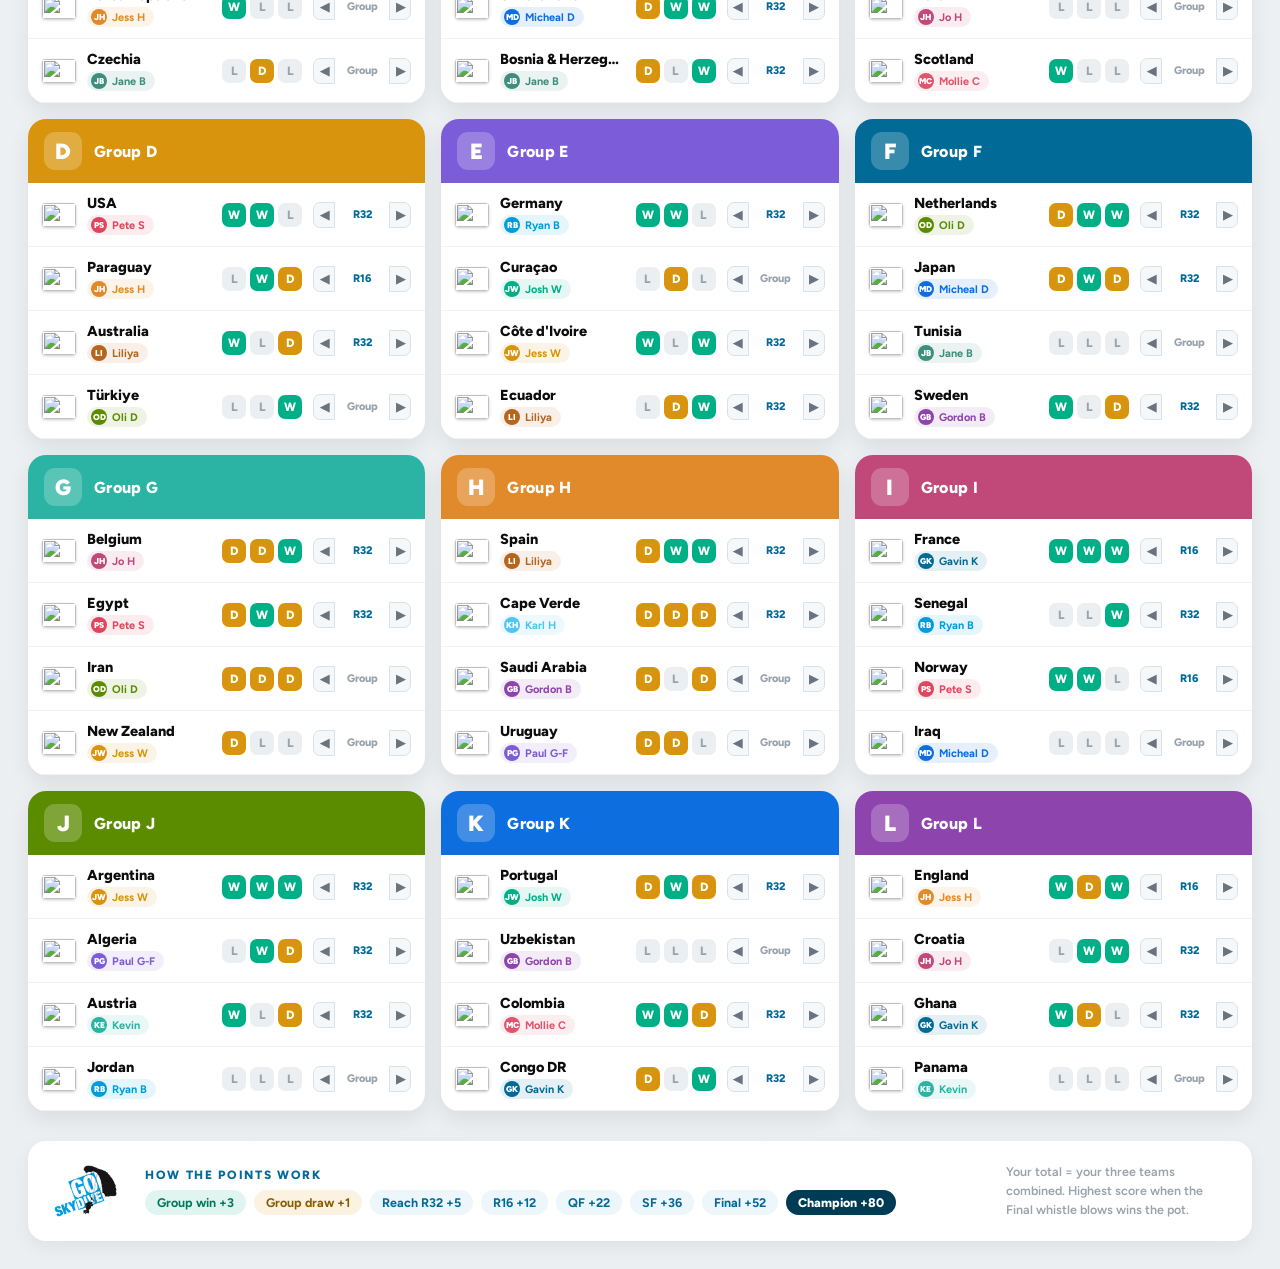
==== commit 8397b4c8: "Update R32 results through 1 Jul — 8/16 matches complete Jun 28: Canada 1-0 South Africa Jun 29: Bra" ====
--- a/GoSkydive-Sweepstake-Tracker-standalone.html
+++ b/GoSkydive-Sweepstake-Tracker-standalone.html
@@ -52,7 +52,7 @@
     <span style="flex:0 0 auto;display:inline-flex;align-items:center;gap:7px;background:#009CDE;color:#fff;font-size:11px;font-weight:800;letter-spacing:.08em;text-transform:uppercase;padding:4px 11px;border-radius:999px">
       <span style="width:7px;height:7px;border-radius:50%;background:#fff;animation:gskPulse 1.8s ease-in-out infinite;display:block"></span>Live
     </span>
-    <span>All group stage complete — <b>Round of 32 begins 28 June</b>. Use ◀ ▶ to advance teams through the knockouts as matches are played.</span>
+    <span>R32: 8/16 complete — <b>Belgium v Senegal &amp; USA v Bosnia playing today (1 Jul)</b>. Spain, Portugal, Argentina, Australia, Colombia play Thu–Fri. Click a team in the bracket to set as winner.</span>
   </div>
 
   <!-- LEADERBOARD -->
@@ -287,7 +287,18 @@
 }
 
 const KO_KEY = 'gsk-wc26-ko-v1';
-function liveKOState() { return { 'R32-01': { winner: 'Canada' } }; }
+function liveKOState() {
+  return {
+    'R32-01': { winner: 'Canada'   },  // 28 Jun: South Africa 0-1 Canada
+    'R32-02': { winner: 'Morocco'  },  // 29 Jun: Netherlands 1-1 Morocco (pens 2-3)
+    'R32-03': { winner: 'Paraguay' },  // 29 Jun: Germany 1-1 Paraguay (pens 3-4)
+    'R32-04': { winner: 'France'   },  // 30 Jun: France 3-0 Sweden
+    'R32-05': { winner: 'Brazil'   },  // 29 Jun: Brazil 2-1 Japan
+    'R32-06': { winner: 'Norway'   },  // 30 Jun: Norway 2-1 Côte d\'Ivoire
+    'R32-07': { winner: 'Mexico'   },  // 30 Jun: Mexico 2-0 Ecuador
+    'R32-08': { winner: 'England'  },  // 1 Jul:  England 2-0 Congo DR
+  };
+}
 function loadKO() {
   try { const r = localStorage.getItem(KO_KEY); if (r) return JSON.parse(r); } catch(e) {}
   return liveKOState();
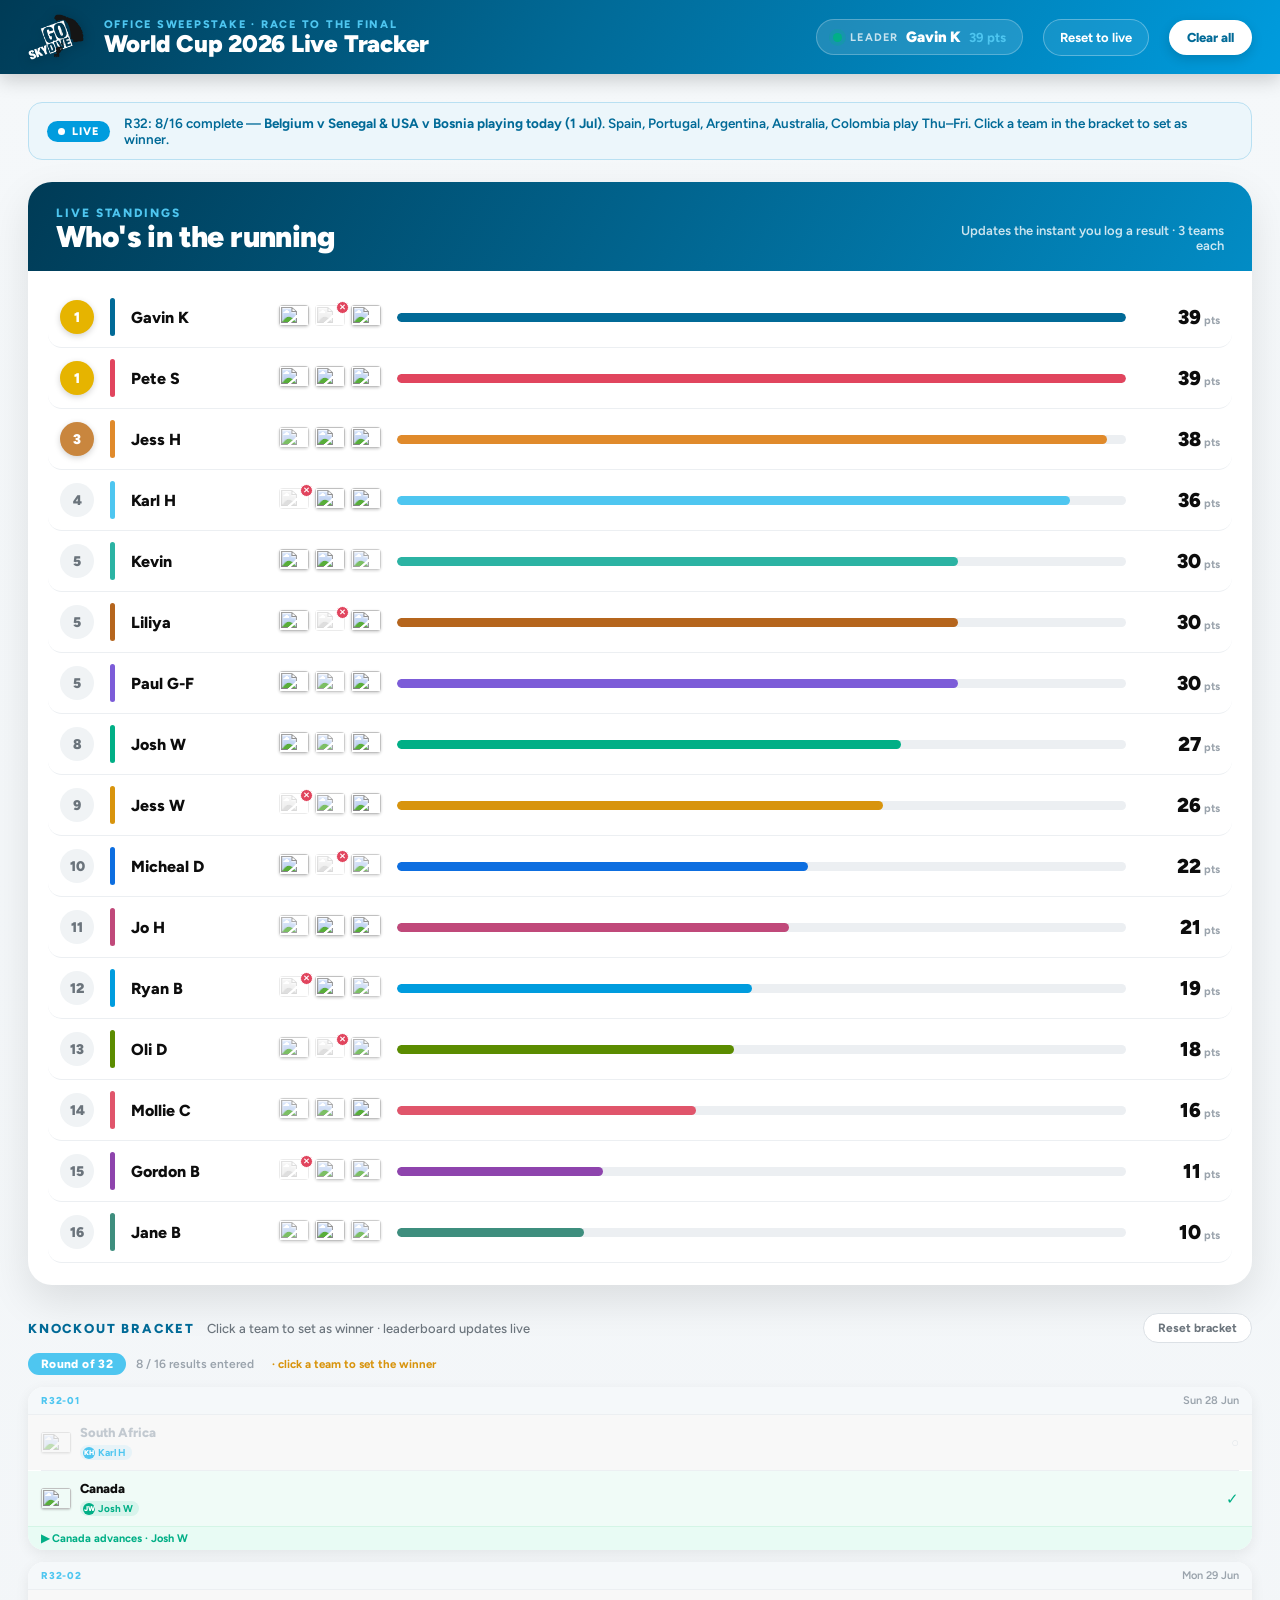
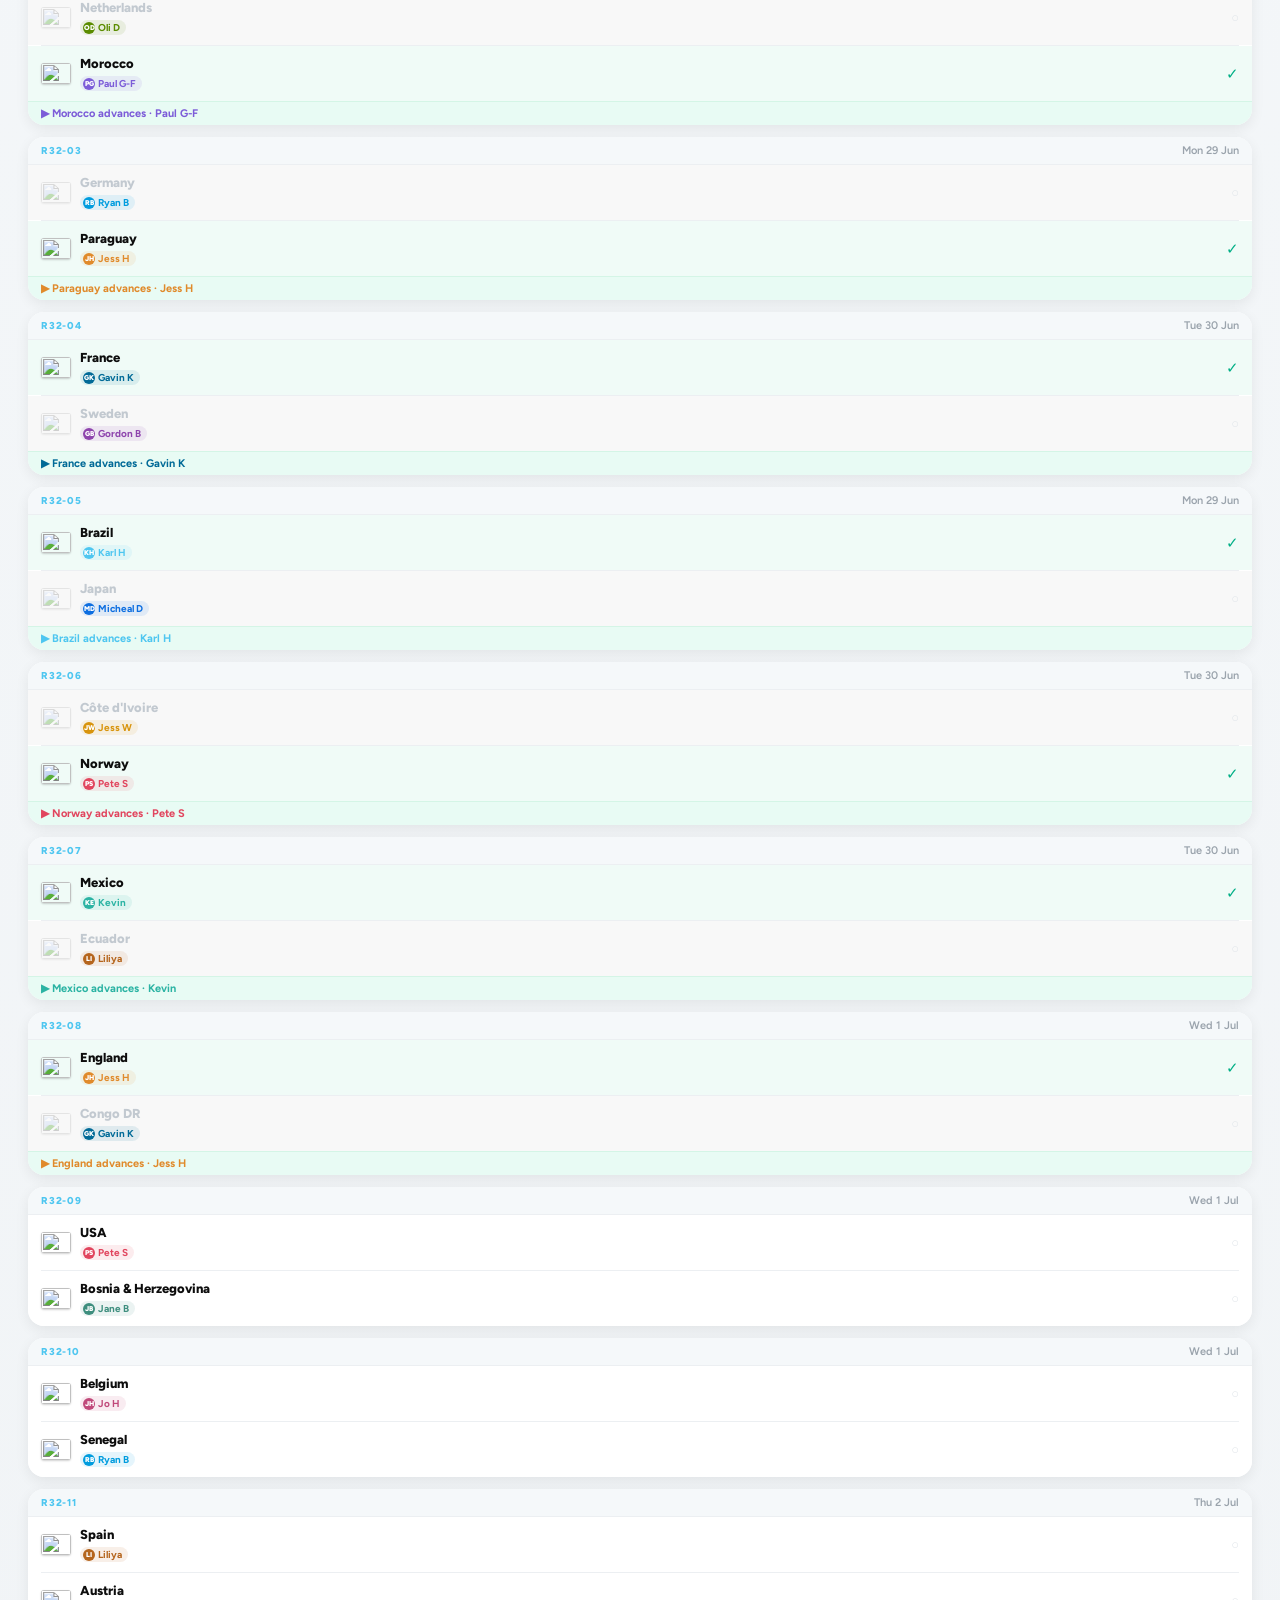
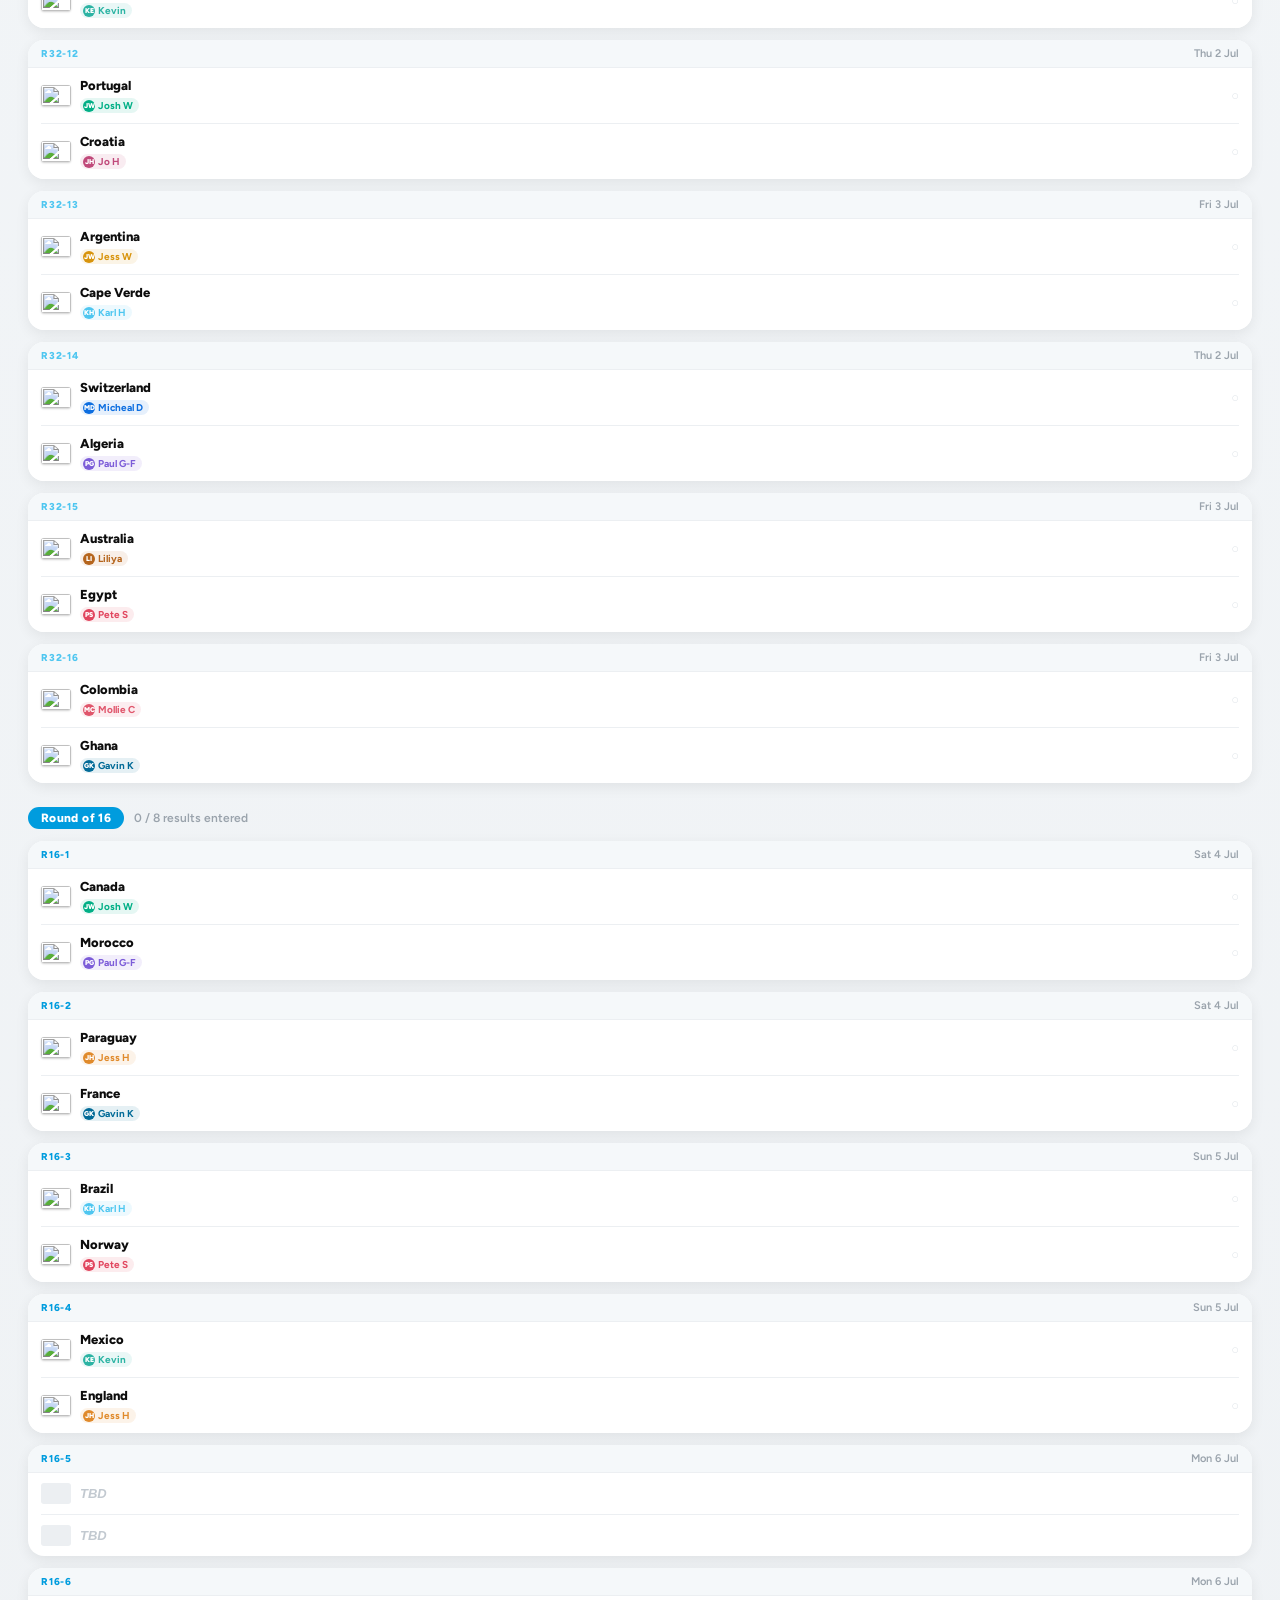
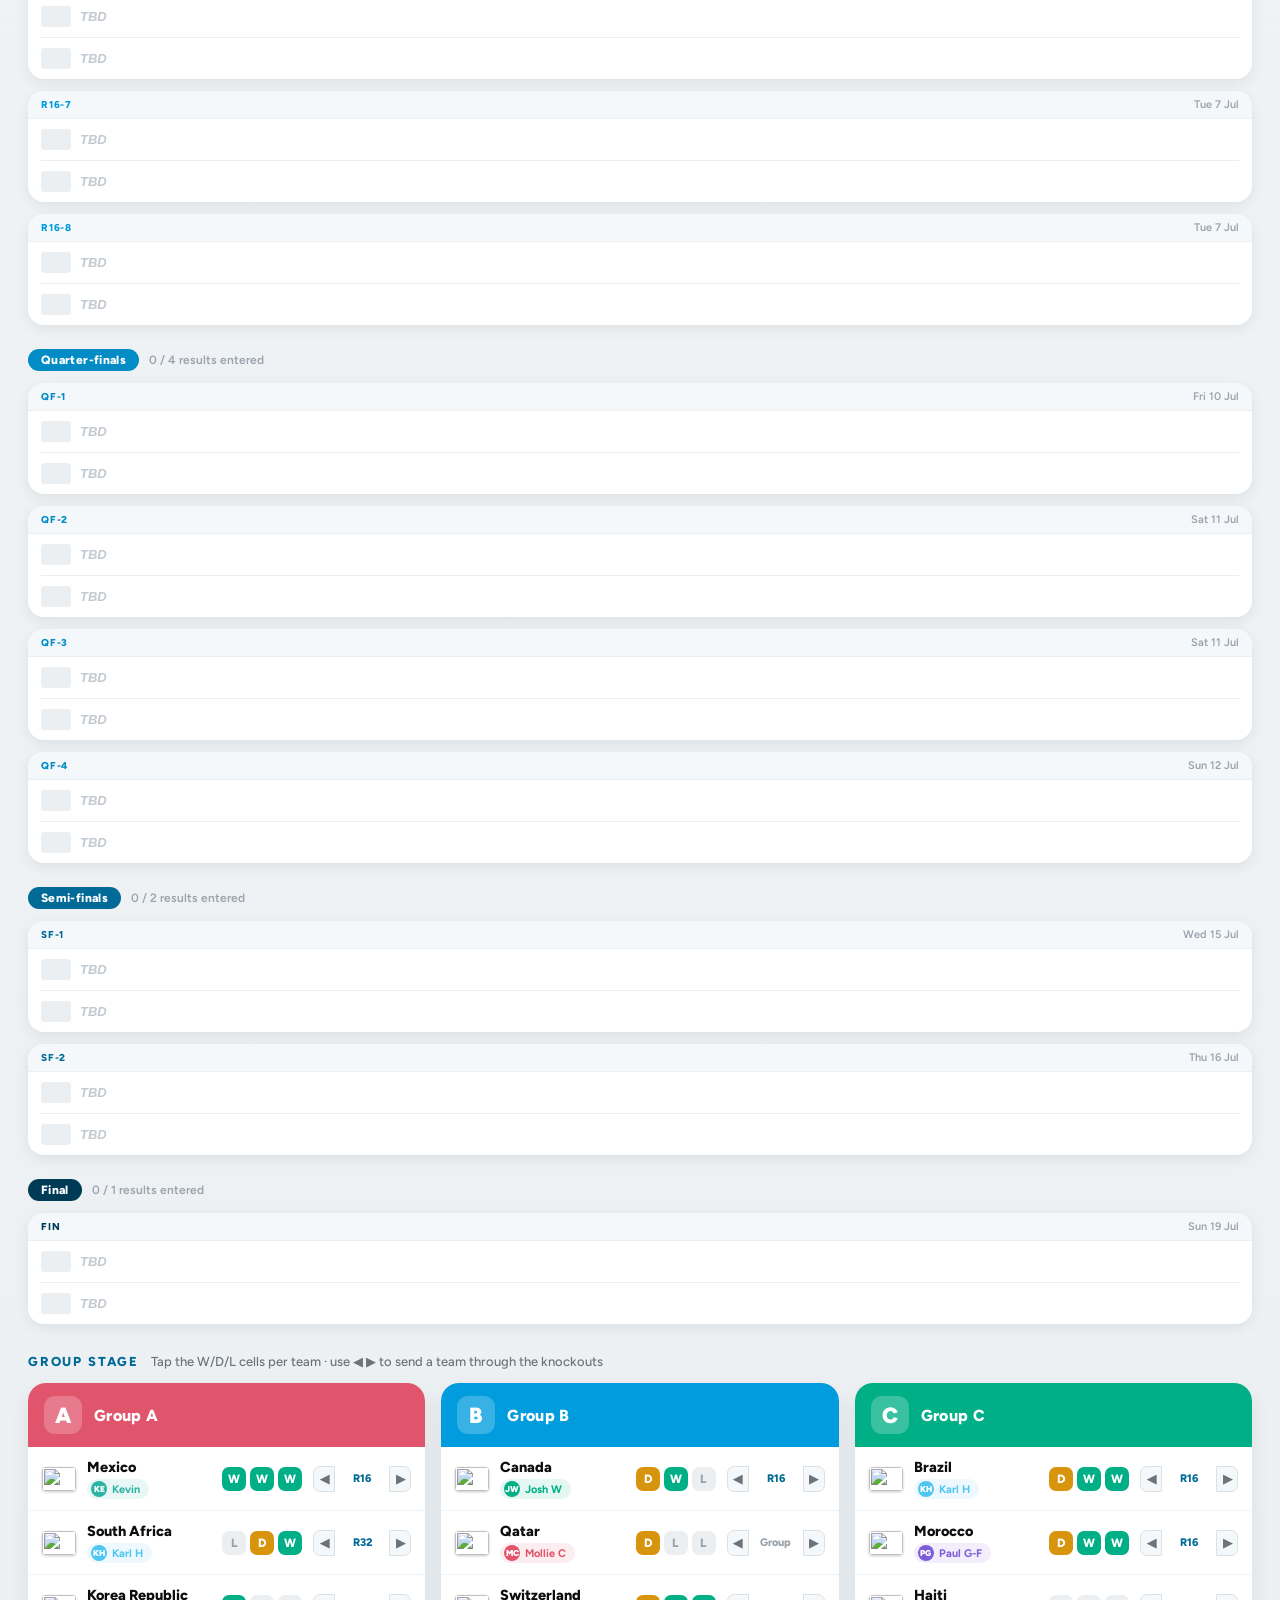
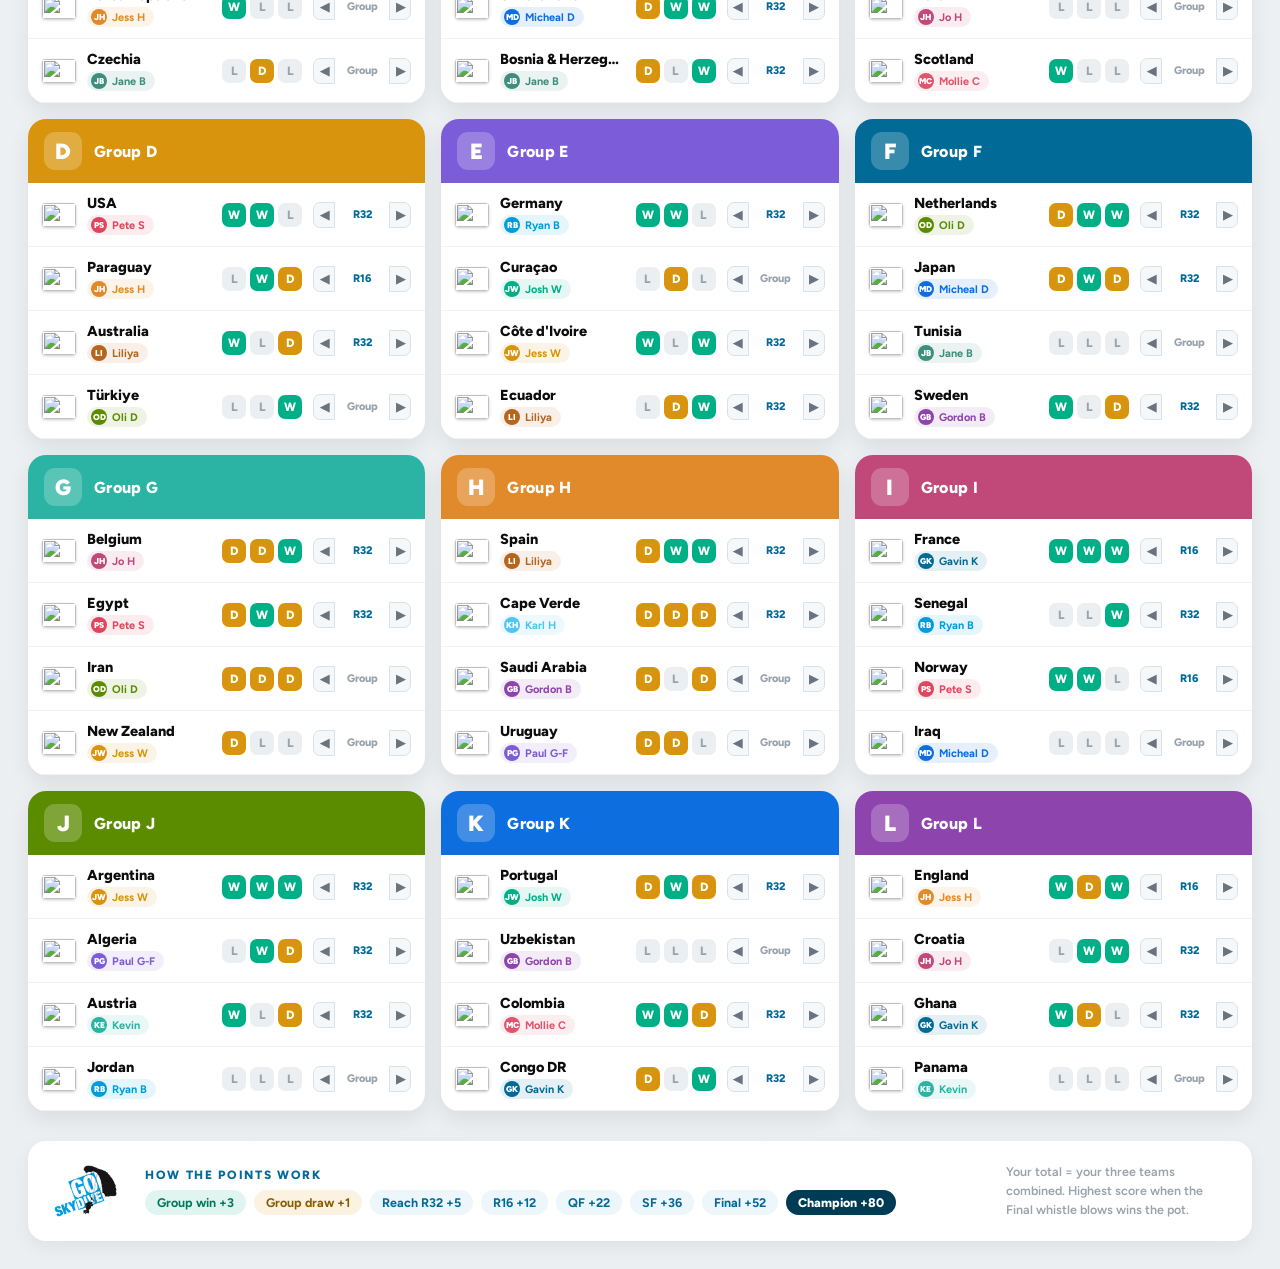
==== commit 35ecbb3a: "Grey out eliminated teams in leaderboard with ✕ badge and ALL OUT row state Knocked-out team flags t" ====
--- a/GoSkydive-Sweepstake-Tracker-standalone.html
+++ b/GoSkydive-Sweepstake-Tracker-standalone.html
@@ -332,6 +332,16 @@
   return Math.max((state[teamName] || {}).stage || 0, koComputedStage(teamName));
 }
 
+function koIsEliminated(teamName) {
+  for (const m of KO_MATCHES) {
+    const res = koState[m.id];
+    if (!res) continue;
+    const [ta, tb] = koGetTeams(m.id);
+    if ((ta === teamName || tb === teamName) && res.winner !== teamName) return true;
+  }
+  return false;
+}
+
 // side = 'a' or 'b'; toggles off if already set
 function setKOWinner(matchId, side) {
   const [tA, tB] = koGetTeams(matchId);
@@ -392,20 +402,35 @@
     const rankColor = rank <= 3 ? '#fff' : '#6B747C';
     const rankShadow = rank <= 3 ? 'box-shadow:0 2px 6px rgba(0,0,0,.18);' : '';
     const myTeams = teams.filter(t => t.owner === name);
-    const chips = myTeams.map(t => {
+    const eliminated = myTeams.map(t => koIsEliminated(t.name));
+    const allOut = eliminated.every(Boolean) && eliminated.some(Boolean);
+    const chips = myTeams.map((t, ti) => {
       const stg = effectiveStage(t.name);
-      return `<img src="${t.flag}" title="${t.name} · ${SHORT[stg]}" style="width:30px;height:21px;border-radius:4px;object-fit:cover;box-shadow:0 1px 3px rgba(0,0,0,.2);opacity:${stg===0?'0.78':'1'}">`;
+      const out = eliminated[ti];
+      const imgStyle = out
+        ? 'width:30px;height:21px;border-radius:4px;object-fit:cover;filter:grayscale(100%);opacity:0.3;'
+        : `width:30px;height:21px;border-radius:4px;object-fit:cover;box-shadow:0 1px 3px rgba(0,0,0,.2);opacity:${stg===0?'0.78':'1'}`;
+      const title = out ? `${t.name} · Eliminated` : `${t.name} · ${SHORT[stg]}`;
+      return `<div style="position:relative;display:inline-block;flex:0 0 auto">
+        <img src="${t.flag}" title="${title}" style="${imgStyle}">
+        ${out ? `<span style="position:absolute;top:-4px;right:-4px;width:13px;height:13px;border-radius:50%;background:#E1455E;color:#fff;font-size:8px;font-weight:900;display:flex;align-items:center;justify-content:center;line-height:1;border:1.5px solid #fff">✕</span>` : ''}
+      </div>`;
     }).join('');
     const barW = (pts / maxPts * 100).toFixed(1);
-    return `<div style="display:flex;align-items:center;gap:16px;padding:11px 12px;border-radius:14px;border-bottom:1px solid #ECEFF2">
+    const rowBg = allOut ? 'background:#FAFAFA;' : '';
+    const nameColor = allOut ? '#9AA3AC' : 'var(--adventure-black)';
+    const outBadge = allOut ? `<span style="font-size:10px;font-weight:800;letter-spacing:.05em;color:#9AA3AC;background:#ECEFF2;padding:2px 7px;border-radius:999px;margin-left:4px">ALL OUT</span>` : '';
+    return `<div style="display:flex;align-items:center;gap:16px;padding:11px 12px;border-radius:14px;border-bottom:1px solid #ECEFF2;${rowBg}">
       <div style="width:34px;height:34px;flex:0 0 34px;border-radius:50%;display:flex;align-items:center;justify-content:center;font-weight:900;font-size:14px;background:${rankBg};color:${rankColor};${rankShadow}">${rank}</div>
-      <div style="width:5px;height:38px;border-radius:999px;flex:0 0 5px;background:${color}"></div>
-      <div style="width:132px;flex:0 0 132px;font-weight:800;font-size:16px;color:var(--adventure-black)">${name}</div>
-      <div style="display:flex;gap:6px;flex:0 0 auto">${chips}</div>
+      <div style="width:5px;height:38px;border-radius:999px;flex:0 0 5px;background:${allOut ? '#ECEFF2' : color}"></div>
+      <div style="display:flex;align-items:center;width:132px;flex:0 0 132px">
+        <span style="font-weight:800;font-size:16px;color:${nameColor}">${name}</span>${outBadge}
+      </div>
+      <div style="display:flex;gap:6px;flex:0 0 auto;align-items:center">${chips}</div>
       <div style="flex:1;height:9px;background:#ECEFF2;border-radius:999px;overflow:hidden;min-width:60px">
-        <div style="width:${barW}%;height:100%;border-radius:999px;background:${color};transition:width 240ms cubic-bezier(0.16,1,0.3,1)"></div>
+        <div style="width:${barW}%;height:100%;border-radius:999px;background:${allOut ? '#C2C9D0' : color};transition:width 240ms cubic-bezier(0.16,1,0.3,1)"></div>
       </div>
-      <div style="flex:0 0 78px;text-align:right;font-weight:900;font-size:20px;color:var(--adventure-black)">${pts}<span style="font-size:11px;font-weight:700;color:#9AA3AC;margin-left:3px">pts</span></div>
+      <div style="flex:0 0 78px;text-align:right;font-weight:900;font-size:20px;color:${nameColor}">${pts}<span style="font-size:11px;font-weight:700;color:#9AA3AC;margin-left:3px">pts</span></div>
     </div>`;
   }).join('');
 
